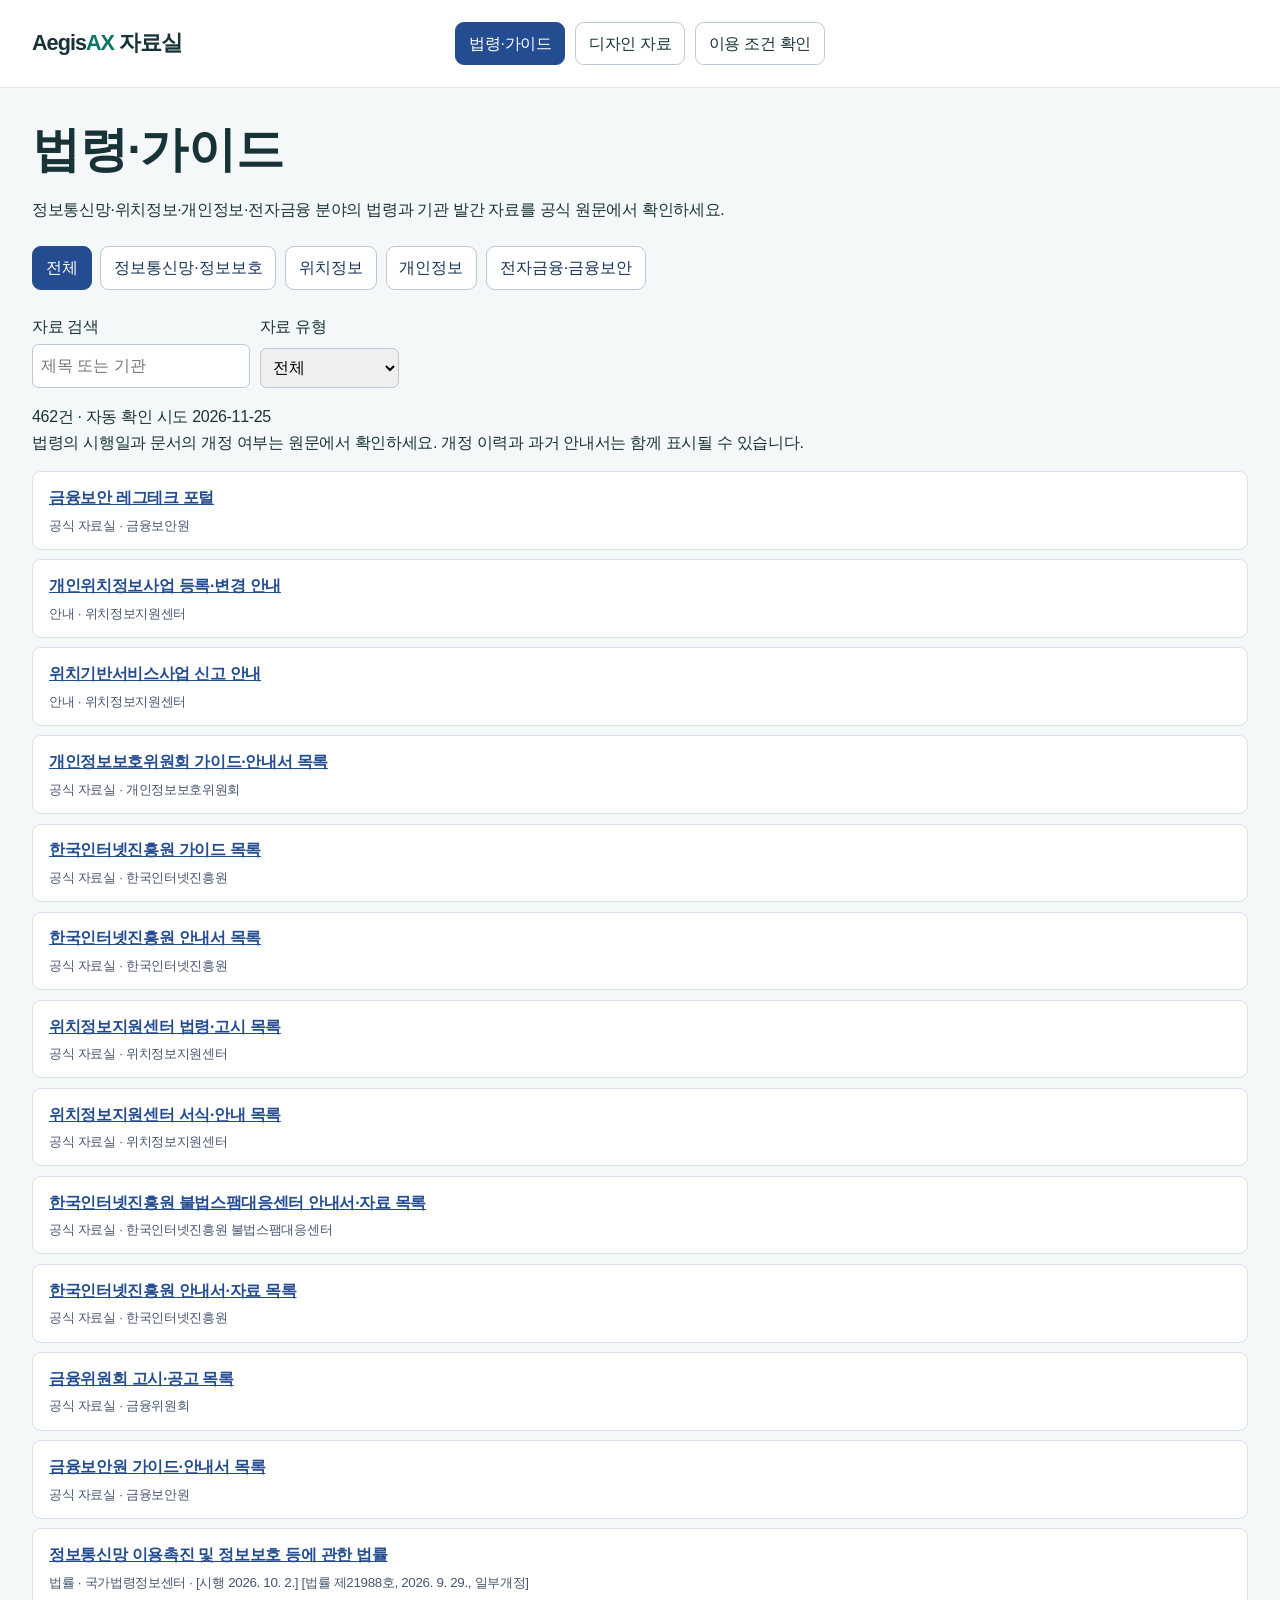
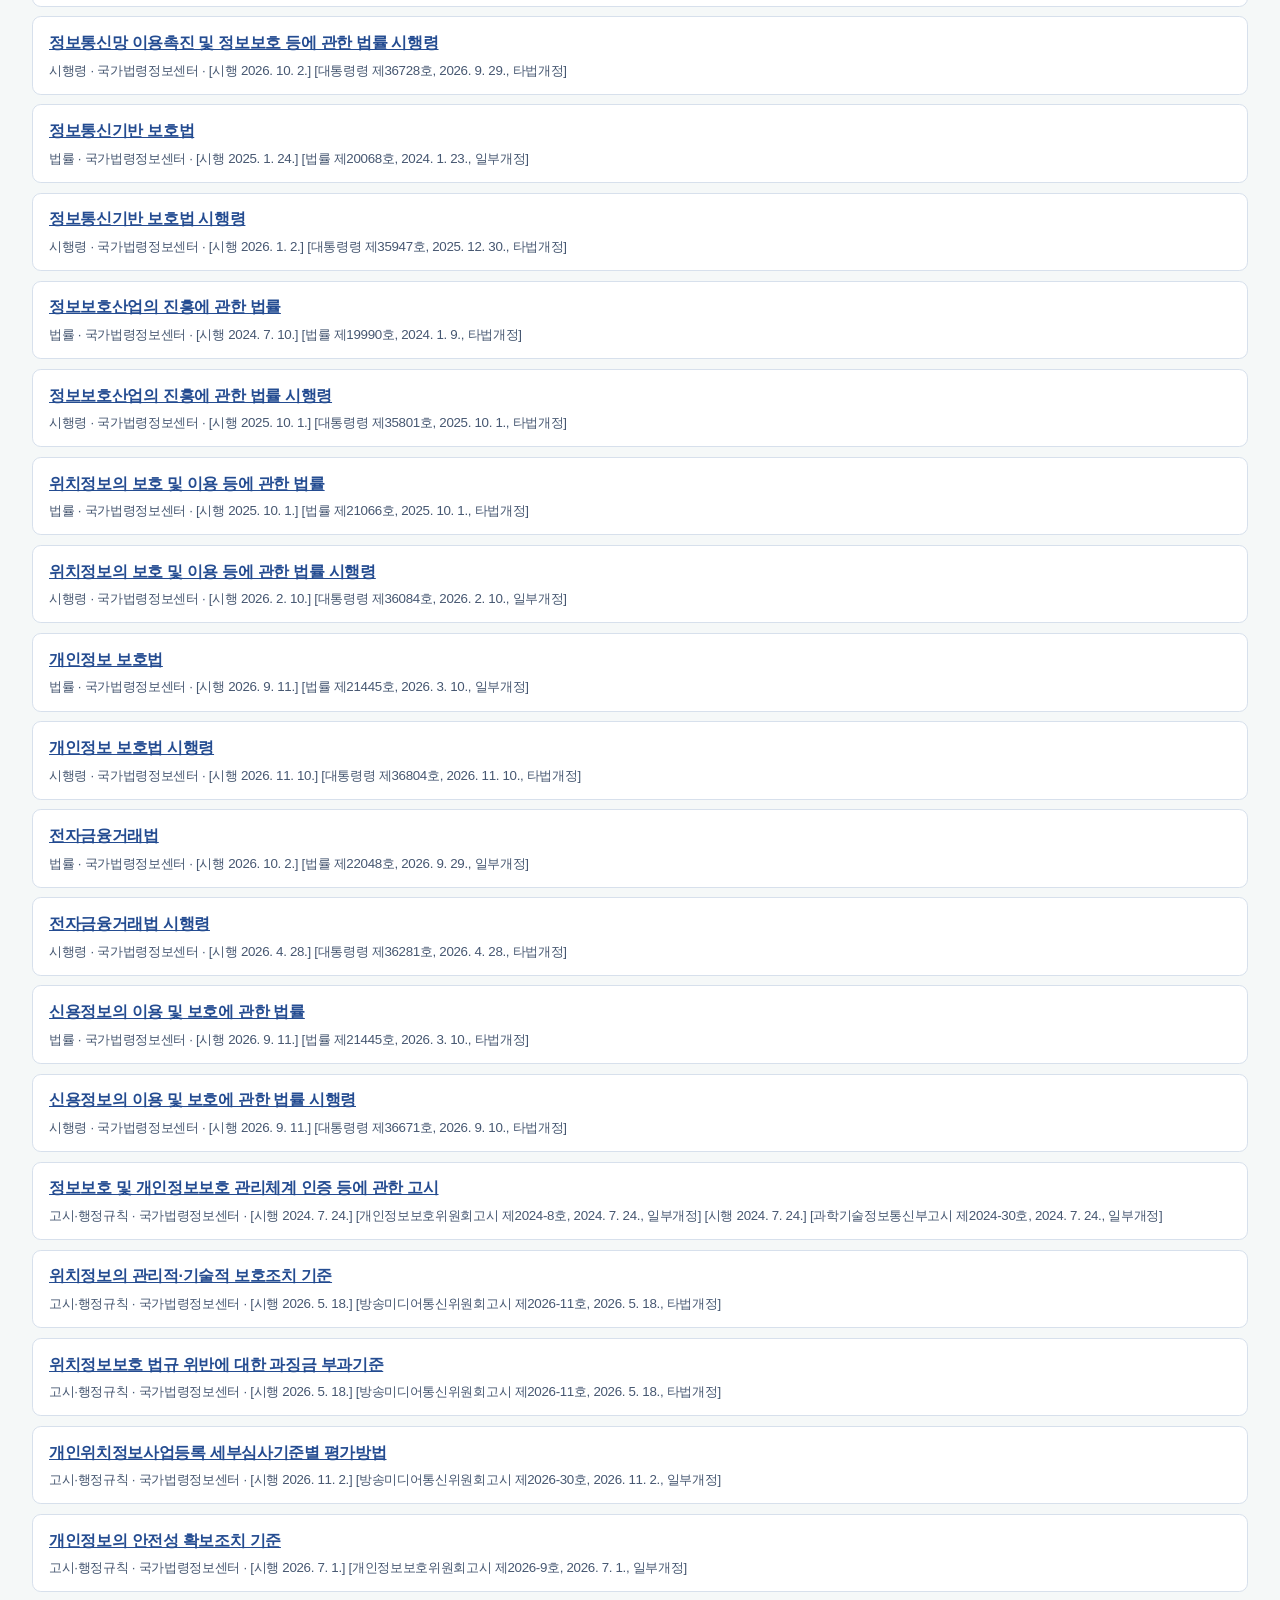
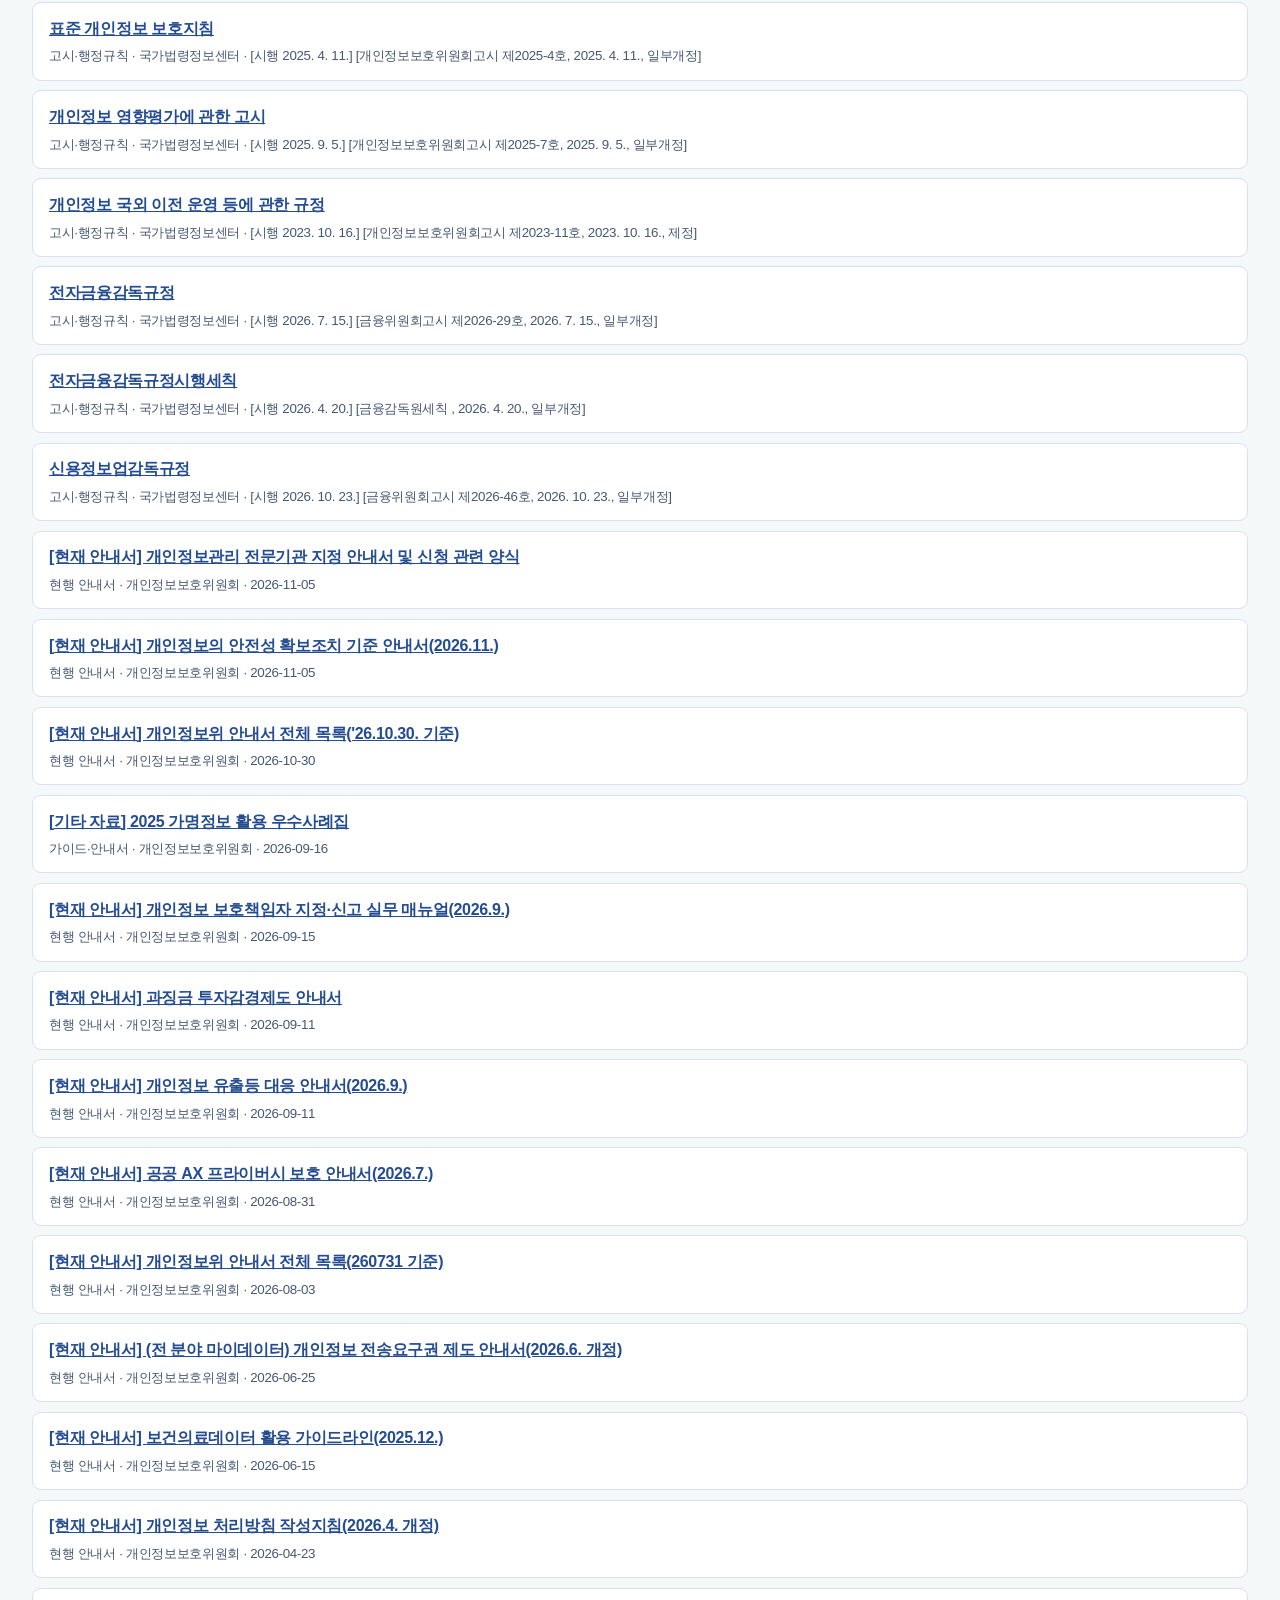
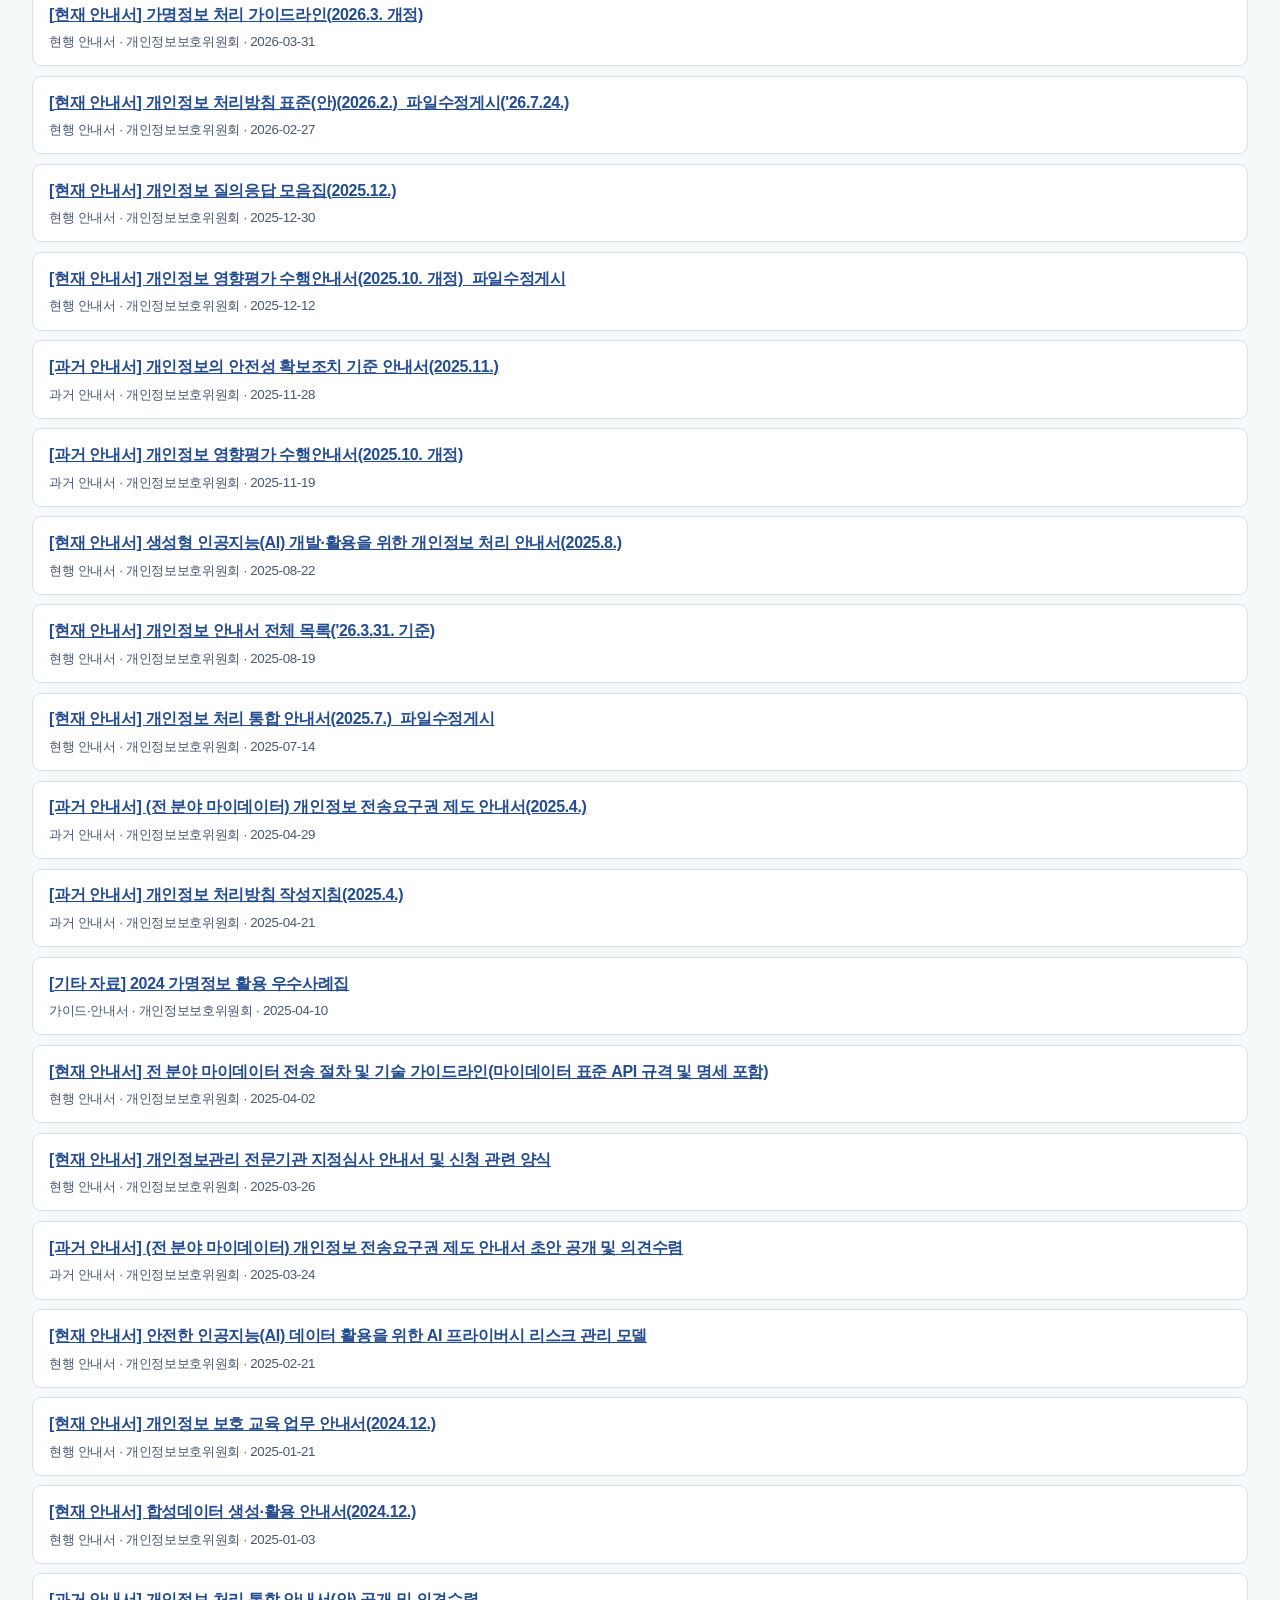
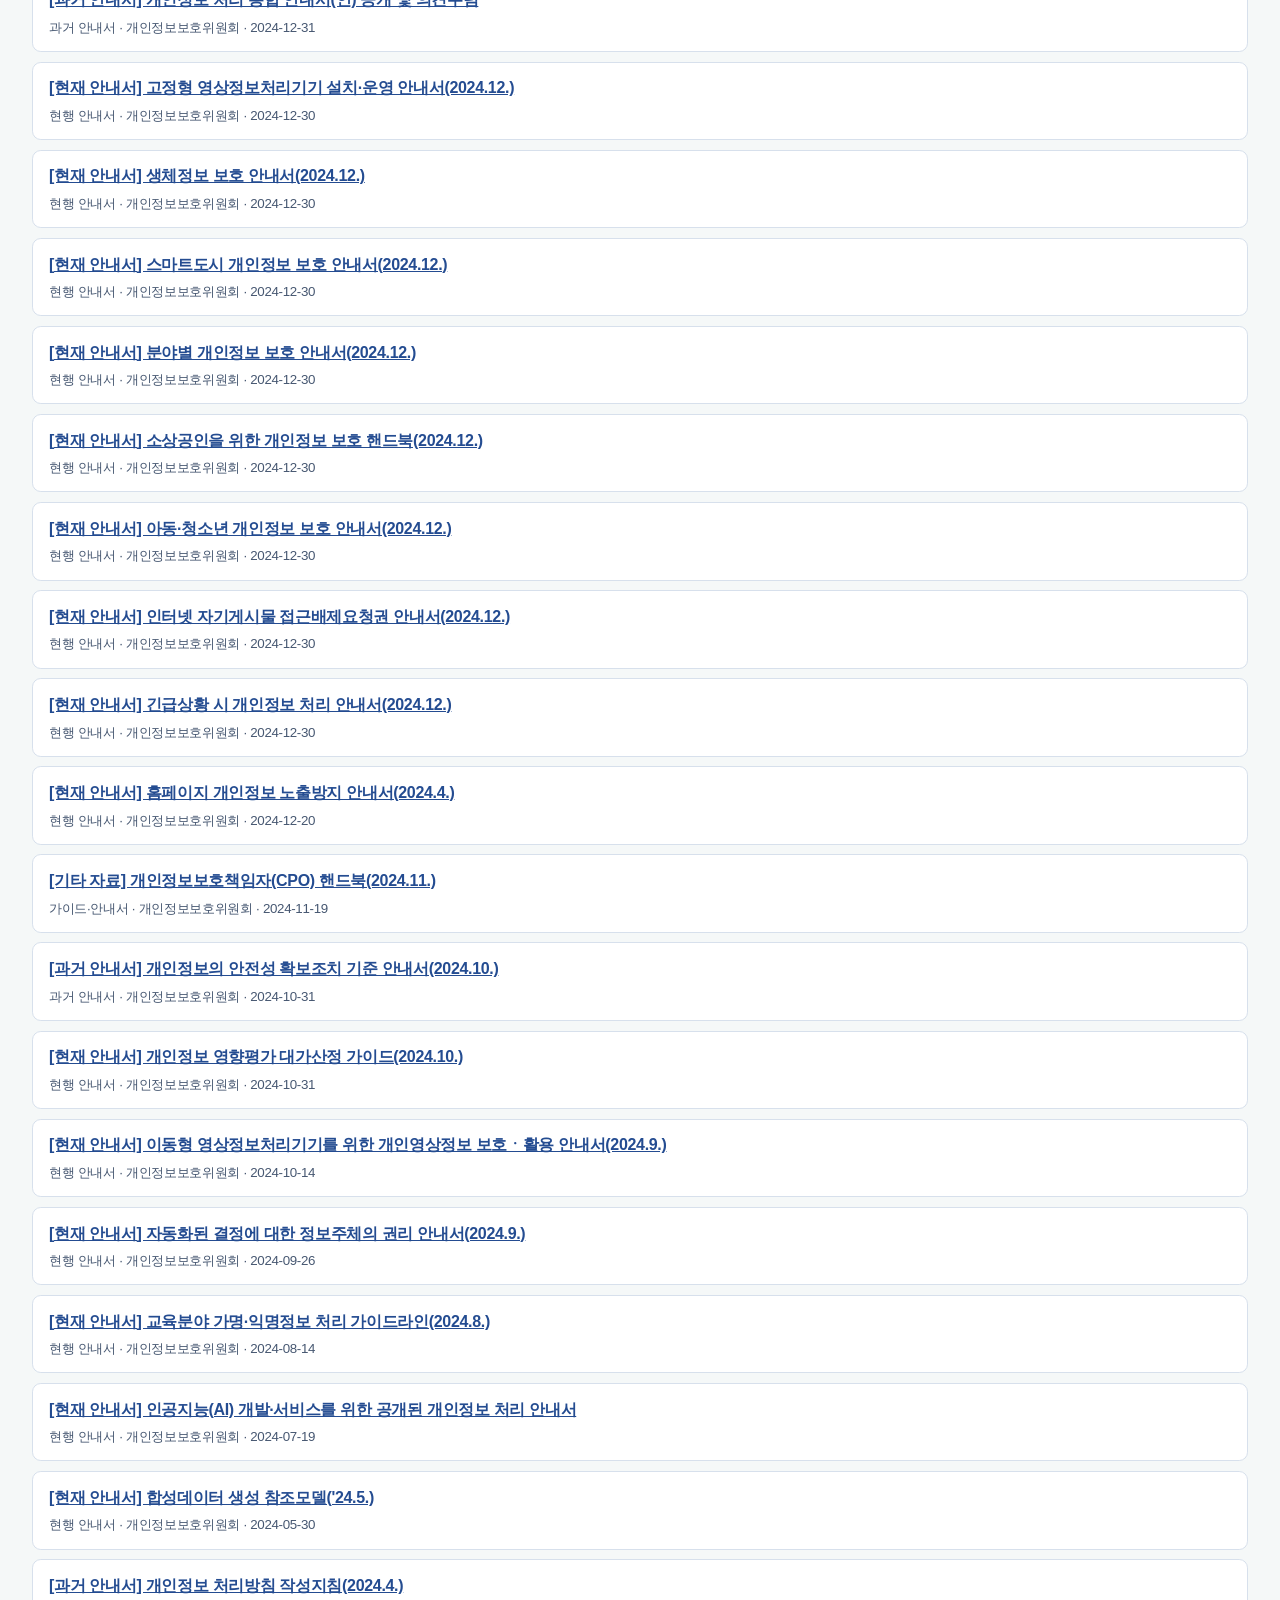
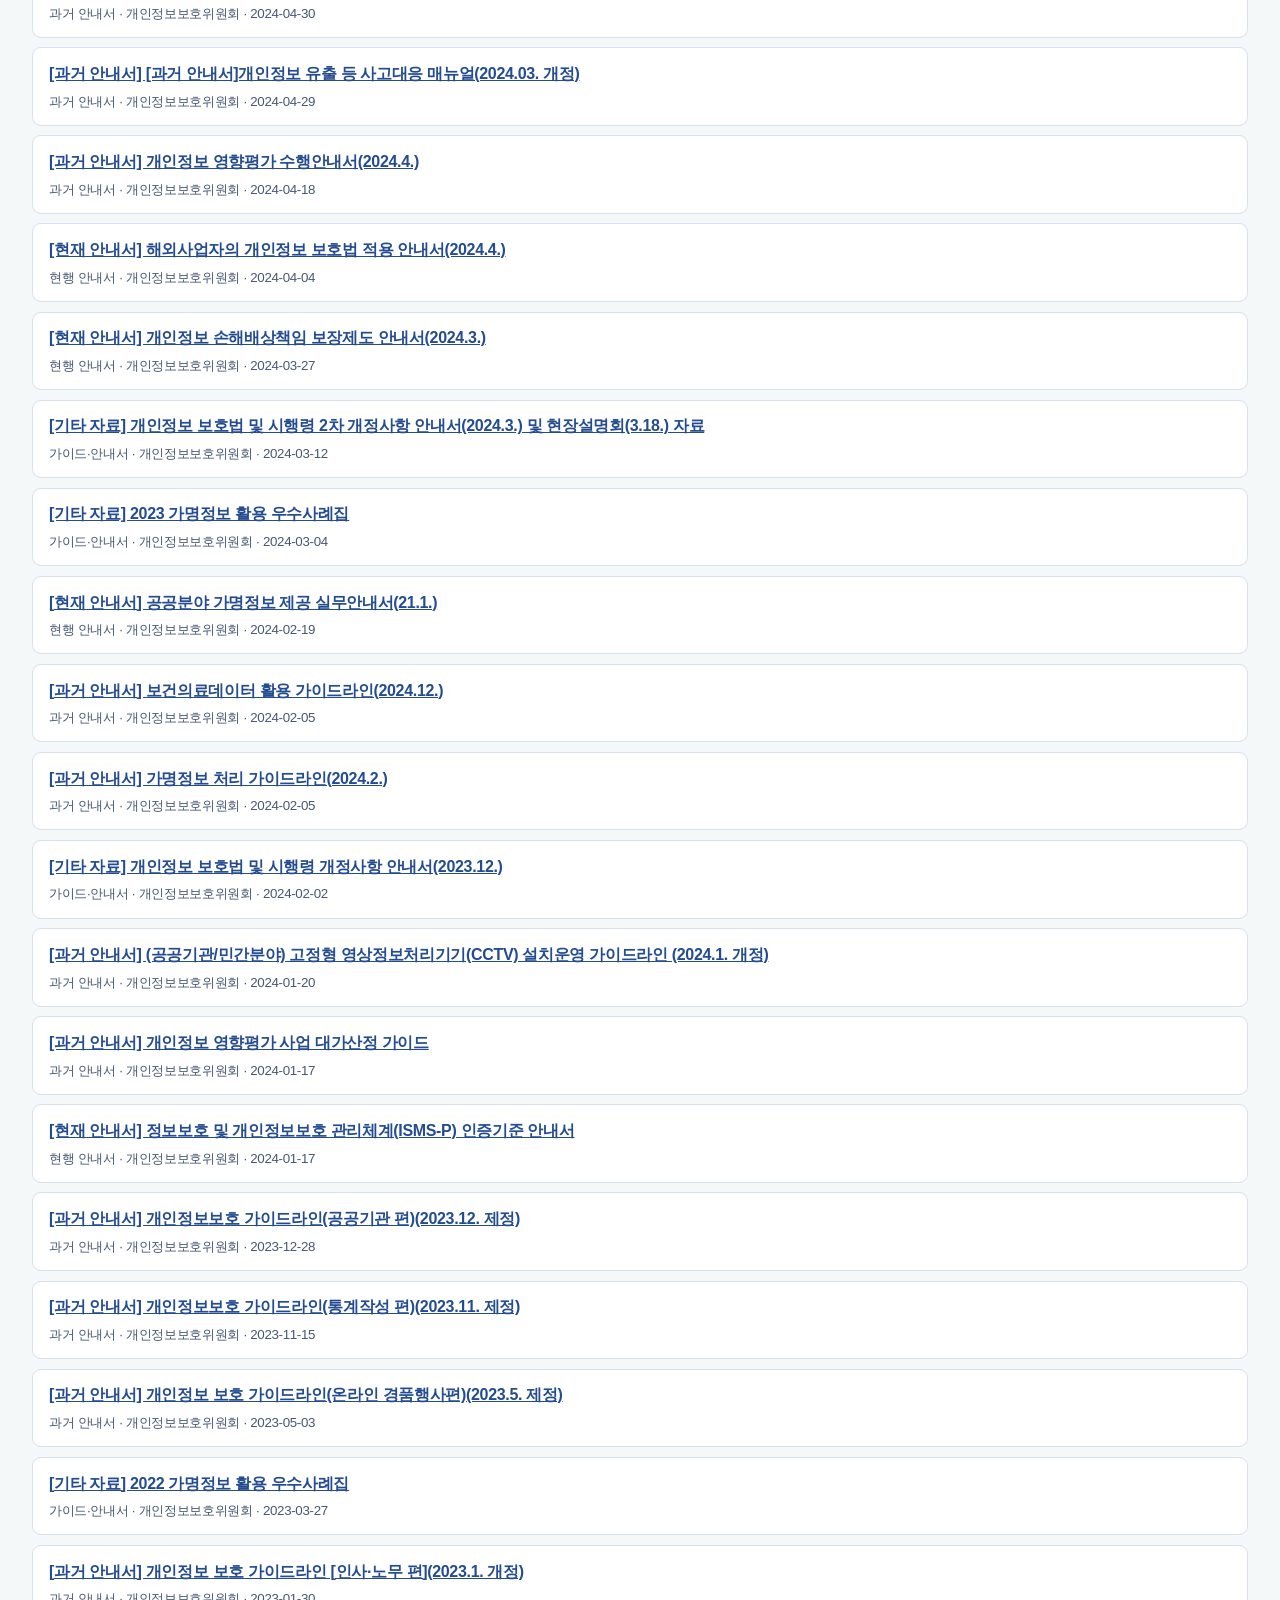
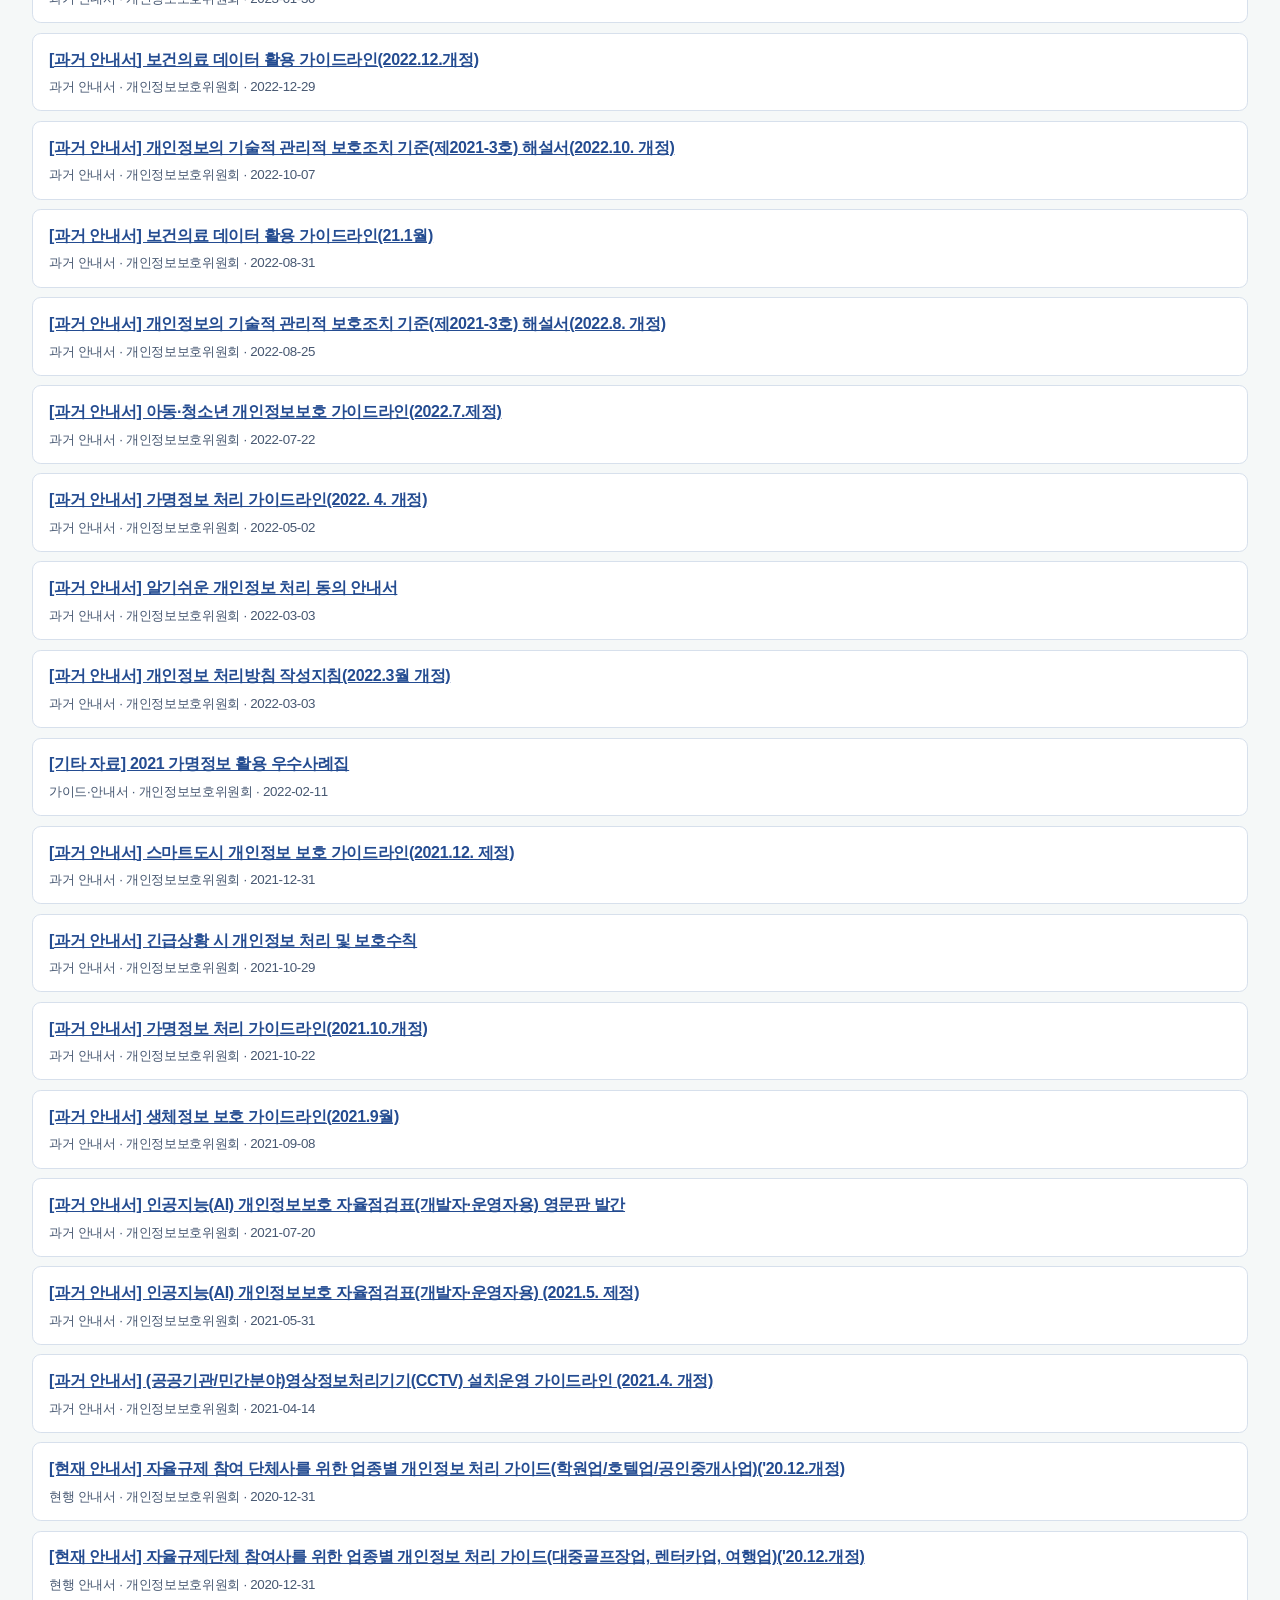
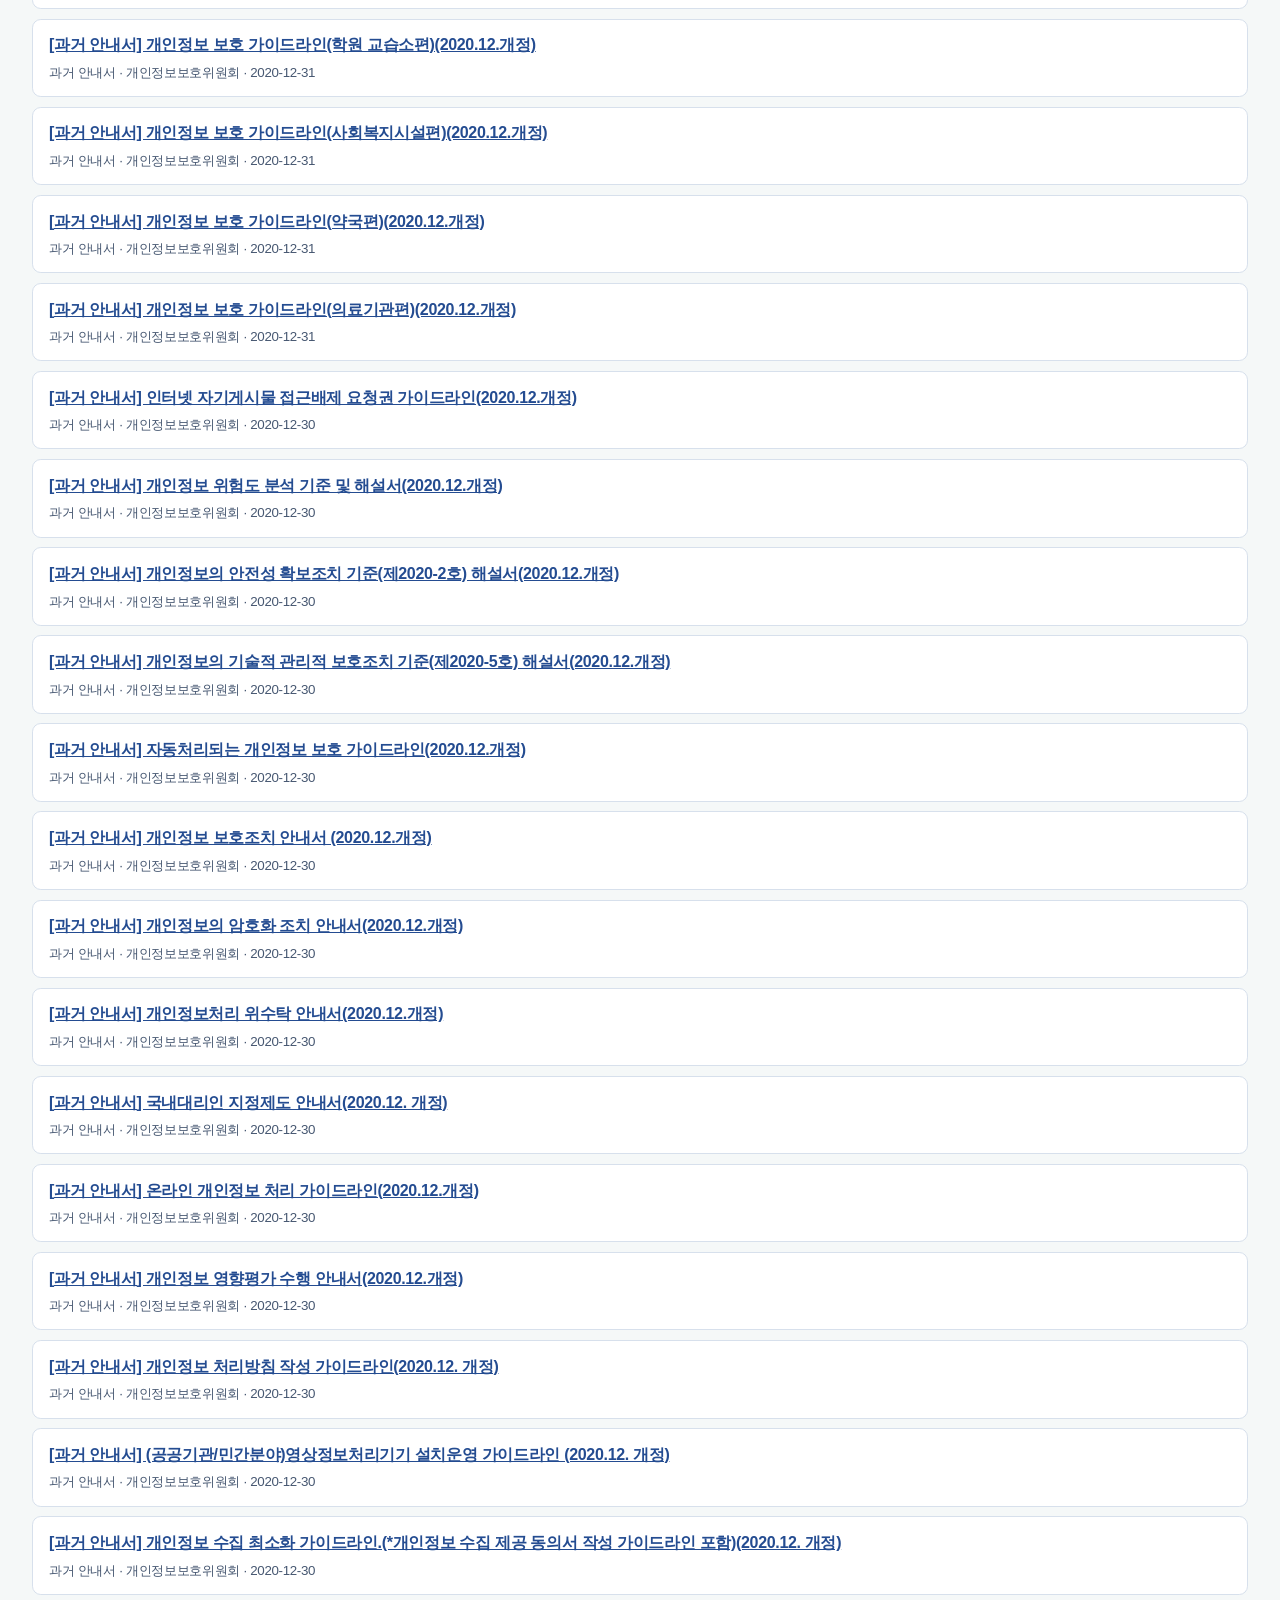
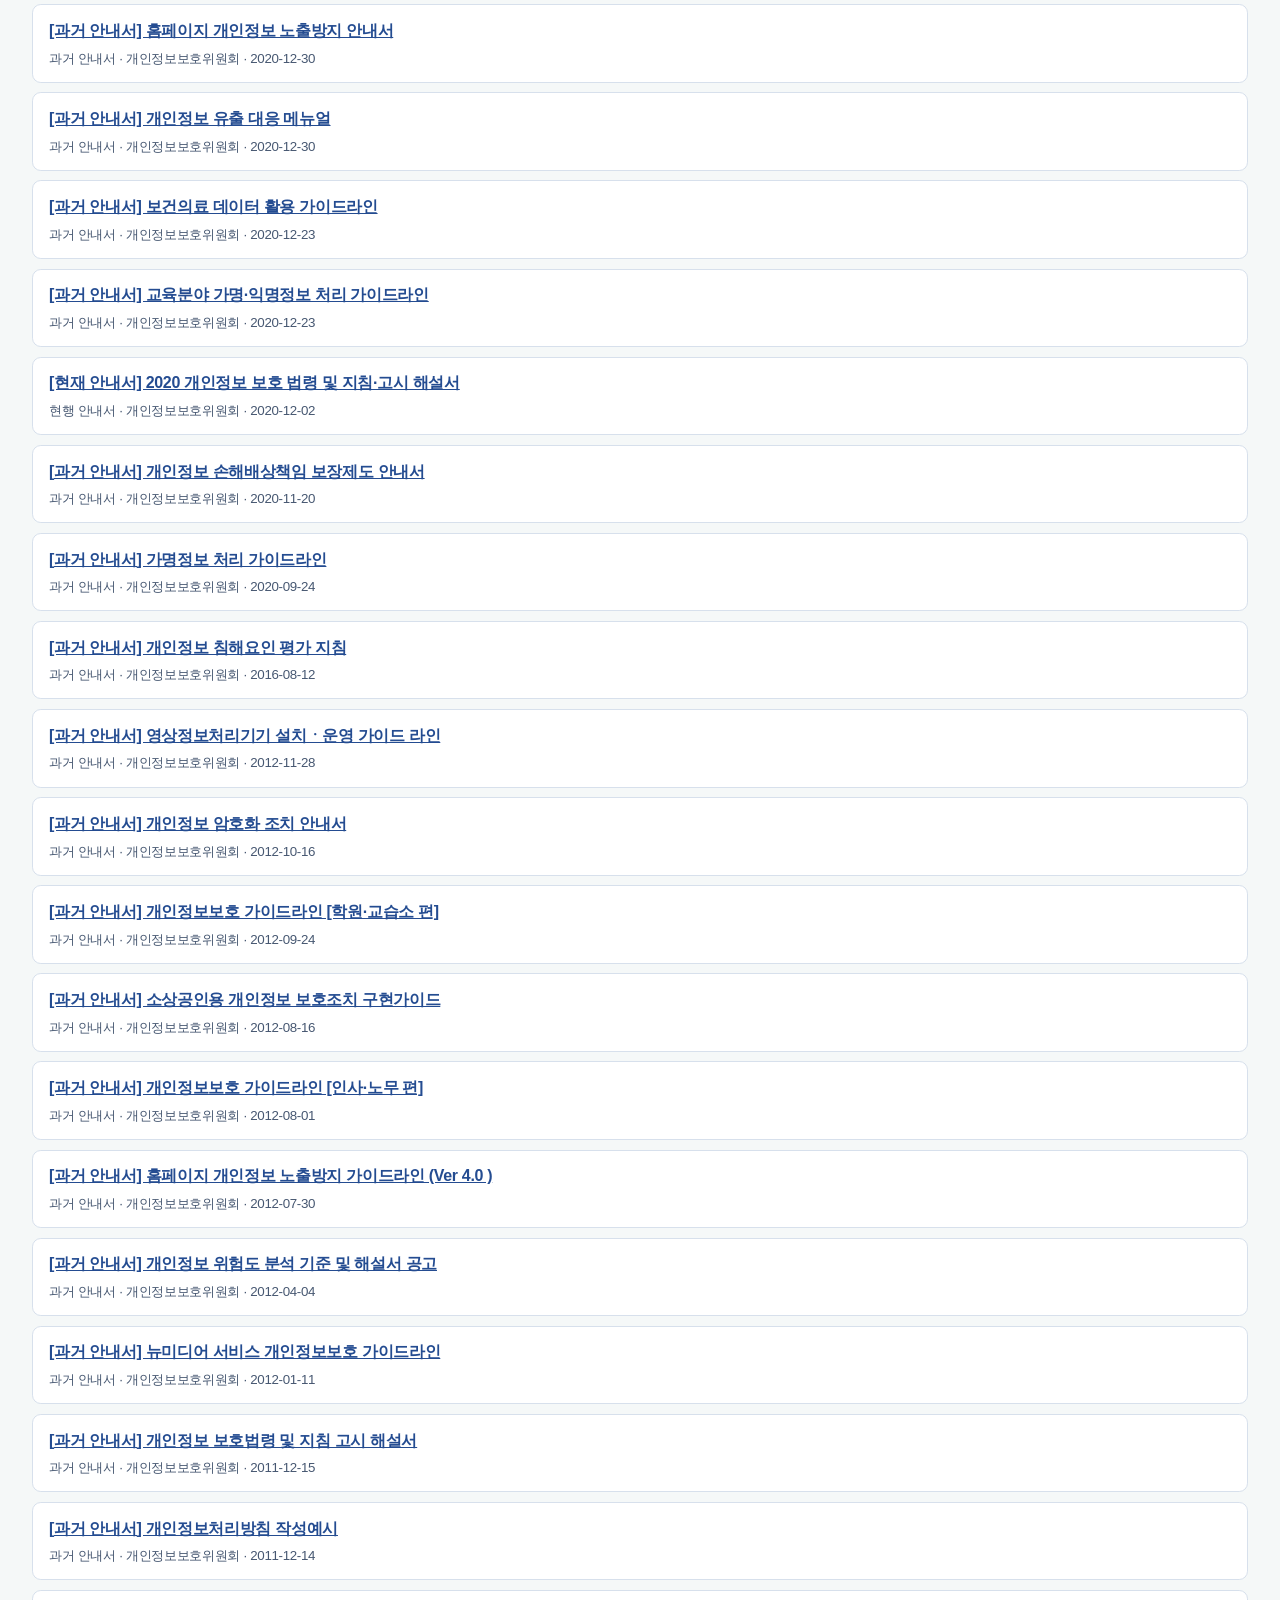
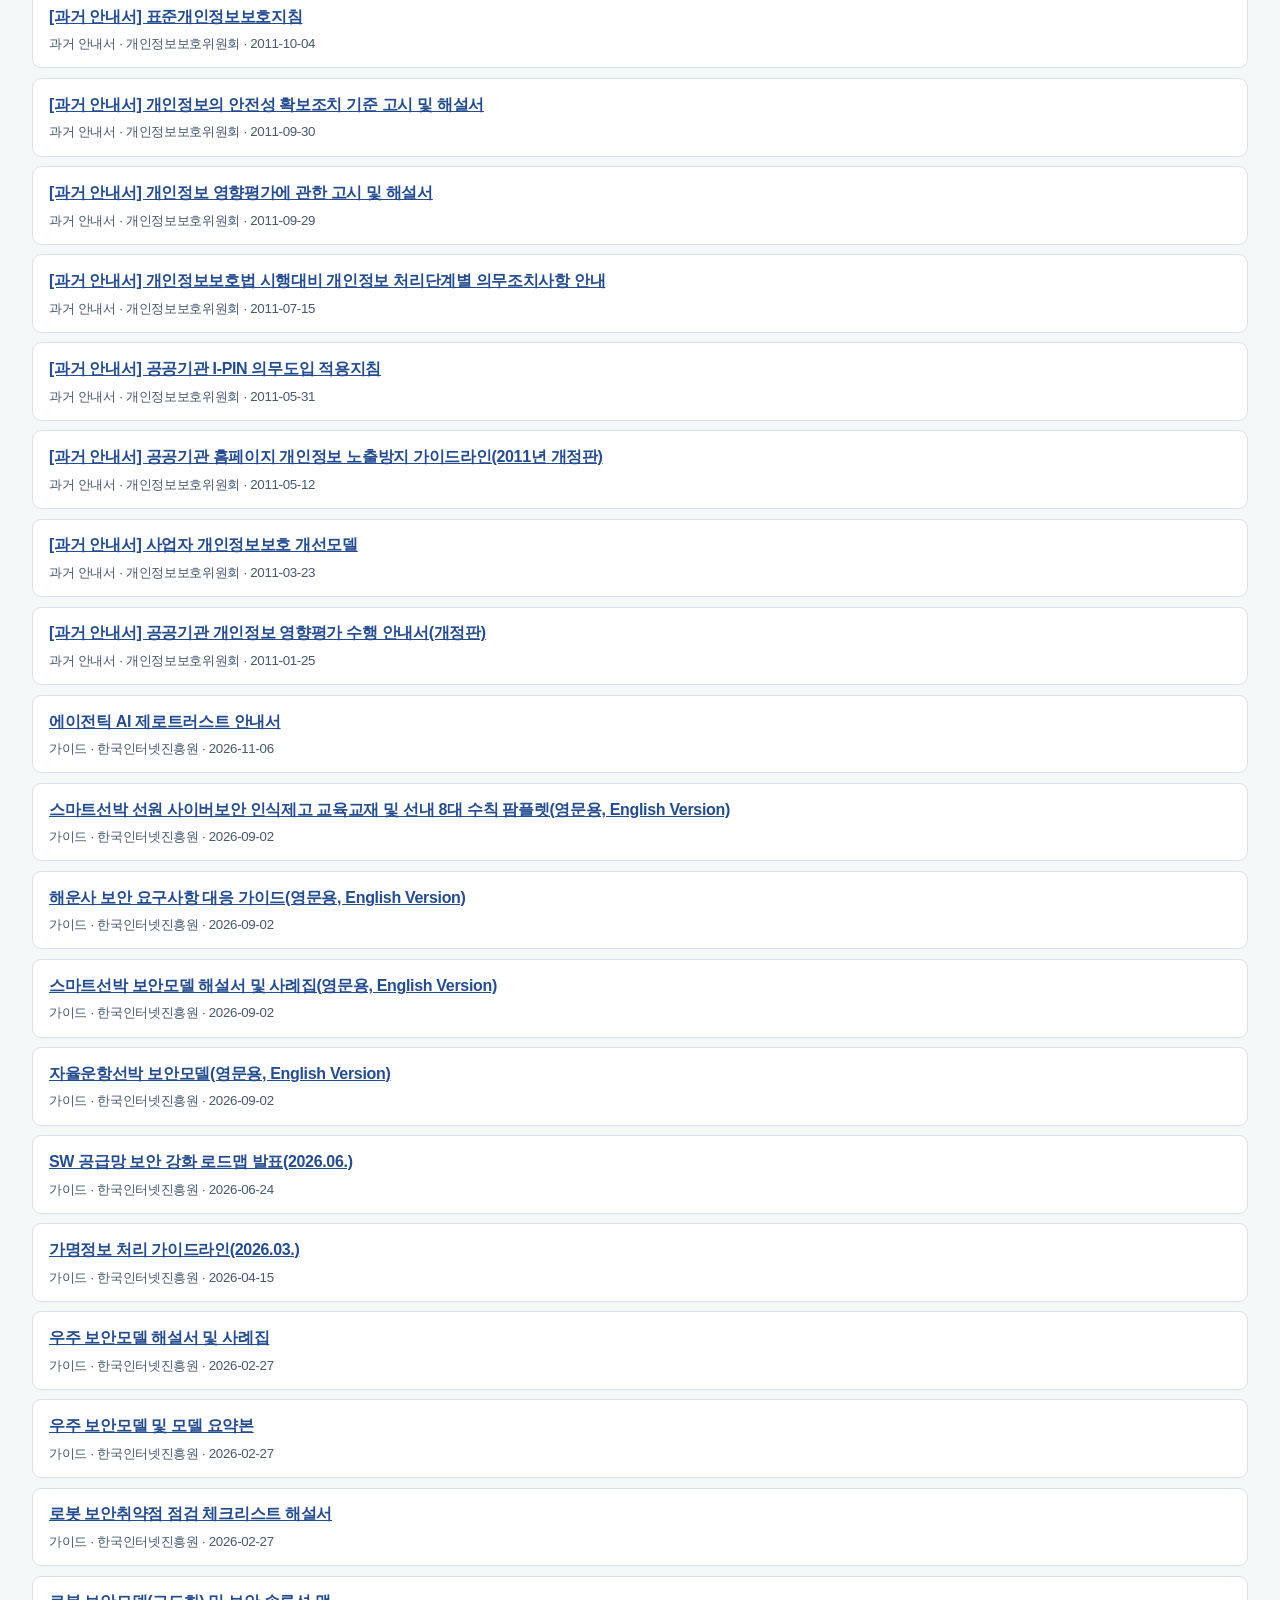
==== compliance.html @ 18fc1324 "Center the resource navigation in the header" ====
<!doctype html>
<html lang="ko">
<head>
  <meta charset="utf-8">
  <meta name="viewport" content="width=device-width, initial-scale=1">
  <title>법령·가이드 | AegisAX 자료실</title>
  <link rel="icon" href="favicon.svg">
  <link rel="stylesheet" href="styles.css">
  <link rel="stylesheet" href="compliance.css">
  <script src="compliance.js" defer></script>
</head>
<body>
  <header class="topbar">
    <a class="brand" href="index.html"><span>Aegis<span class="brand-accent">AX</span> 자료실</span></a>
    <nav class="portal-nav" aria-label="자료실 메뉴">
      <a href="compliance.html" aria-current="page">법령·가이드</a>
      <a href="index.html">디자인 자료</a>
      <a href="licenses.html">이용 조건 확인</a>
    </nav>
  </header>
  <main class="page-shell catalog">
    <h1>법령·가이드</h1>
    <p>정보통신망·위치정보·개인정보·전자금융 분야의 법령과 기관 발간 자료를 공식 원문에서 확인하세요.</p>
    <nav id="catalogMenu" class="catalog-menu" aria-label="주제별 자료"></nav>
    <div class="catalog-controls">
      <label>자료 검색 <input type="search" id="catalogQuery" placeholder="제목 또는 기관"></label>
      <label>자료 유형 <select id="catalogType"></select></label>
    </div>
    <p id="catalogStatus" role="status">자료 목록을 불러오는 중입니다.</p>
    <p id="catalogNotice"></p>
    <ul id="catalogList" class="catalog-list"></ul>
    <noscript>목록을 보려면 JavaScript를 켜주세요.</noscript>
  </main>
</body>
</html>
---- styles.css ----
:root{--ink:#183338;--body:#4d6167;--muted:#6a7e83;--teal:#087769;--teal-dark:#07594f;--teal-soft:#e4f5ee;--line:#e1e8e8;--canvas:#f5f8f8;--white:#fff;--radius:18px;--shadow:0 5px 20px #173d4410;font-size:16px;color-scheme:light}*{box-sizing:border-box}html{scroll-behavior:smooth;scroll-padding-top:100px}body{margin:0;background:var(--canvas);color:var(--ink);font-family:Inter,-apple-system,BlinkMacSystemFont,"Segoe UI","Noto Sans KR","Malgun Gothic",sans-serif;font-size:1rem;line-height:1.6;letter-spacing:-.02em}button,input,select{font:inherit}button,a,input,select{-webkit-tap-highlight-color:transparent}button{cursor:pointer}a{color:inherit;text-decoration:none}button{border:0;background:none;color:inherit}button:disabled{cursor:default;opacity:.45}button:focus-visible,a:focus-visible,select:focus-visible,input:focus-visible{outline:3px solid #18a48d;outline-offset:4px}h1,h2,h3,p{margin:0}svg{stroke:currentColor;fill:none;stroke-width:1.75;stroke-linecap:round;stroke-linejoin:round}.icon{width:20px;height:20px;flex:none}.svg-defs{position:absolute;width:0;height:0;overflow:hidden}.sr-only{position:absolute;width:1px;height:1px;padding:0;margin:-1px;overflow:hidden;clip:rect(0,0,0,0);white-space:nowrap;border:0}[hidden]{display:none!important}.skip-link{position:fixed;left:20px;top:-80px;background:var(--teal);color:#fff;padding:12px 20px;z-index:200;border-radius:8px}.skip-link:focus{top:10px}.topbar{height:88px;padding:0 max(32px,calc((100vw - 1392px)/2));background:#ffffffee;backdrop-filter:blur(15px);border-bottom:1px solid var(--line);display:flex;align-items:center;justify-content:space-between;gap:24px;position:sticky;top:0;z-index:20}.brand{display:flex;align-items:center;gap:11px;font-size:1.35rem;font-weight:800;letter-spacing:-.045em;white-space:nowrap}.brand-mark{width:38px;height:42px;border-radius:12px;background:var(--ink);color:#9ce8cf;display:grid;place-items:center}.brand-mark svg{width:25px;height:25px}.brand-accent{color:var(--teal)}.brand-sub{font-size:1rem;font-weight:650;letter-spacing:-.03em}.brand-divider{display:inline-block;width:1px;height:18px;background:#cfdada;margin:0 12px;vertical-align:-2px}.main-nav{display:flex;align-items:center;gap:30px;height:100%}.nav-item{height:100%;display:flex;align-items:center;gap:6px;font-size:.94rem;font-weight:650;color:#687d82;padding:0;position:relative;white-space:nowrap}.nav-item:hover{color:var(--teal)}.nav-item.active{color:var(--teal)}.nav-item.active:after{content:"";position:absolute;height:3px;background:var(--teal);bottom:0;left:0;right:0;border-radius:3px 3px 0 0}.nav-count{font-size:.8rem;background:#eef2f2;padding:0 6px;border-radius:5px;color:#677d81;min-width:20px;text-align:center}.privacy{display:flex;gap:7px;align-items:center;border:1px solid #dce5e4;background:#f9fbfa;border-radius:24px;padding:6px 12px;white-space:nowrap;font-size:.875rem;color:#516a6d}.privacy .icon{width:15px;height:15px}.page-shell{max-width:1456px;margin:0 auto;padding:0 32px}.hero{position:relative;overflow:hidden;margin:36px 0 42px;padding:40px 46px;min-height:304px;border-radius:24px;background:linear-gradient(106deg,#e8f3ef 0%,#ecf5f4 55%,#e6f0f5 100%);display:flex;justify-content:space-between;align-items:center;border:1px solid #dfecea}.eyebrow{font-size:.75rem;letter-spacing:.14em;font-weight:750;color:#527b77;line-height:1.5}.hero h1{font-size:clamp(2.15rem,3vw,2.8rem);line-height:1.28;letter-spacing:-.055em;margin-top:12px;font-weight:800}.hero h1 span{color:var(--teal)}.hero p{margin-top:15px;font-size:1rem;color:#587074;line-height:1.7}.hero-meta{display:flex;flex-wrap:wrap;gap:10px 0;margin-top:22px;color:#607b7e;font-size:.8125rem;align-items:center}.hero-meta>span+span{border-left:1px solid #bfcfcd;padding-left:17px;margin-left:17px}.hero-meta b{font-size:1rem;color:#254f51;margin-right:3px}.hero-art{position:relative;width:400px;height:240px;margin-right:24px;flex:none}.art-grid{position:absolute;inset:-35px -35px -30px -55px;background-image:linear-gradient(#b5cdcd35 1px,transparent 1px),linear-gradient(90deg,#b5cdcd35 1px,transparent 1px);background-size:38px 38px;transform:rotate(-9deg);mask-image:radial-gradient(ellipse,#000 25%,transparent 70%)}.art-tile{position:absolute;display:grid;place-items:center;border:1px solid #fff9;box-shadow:0 12px 30px #173c4320;border-radius:22px;transform:rotate(-7deg)}.art-tile svg{width:48%;height:48%}.tile-shield{height:140px;width:140px;left:138px;top:50px;background:#144c4b;color:#a7ebd7;z-index:3;border-color:#32615e;transform:rotate(7deg)}.tile-shield svg{stroke-width:1.3;width:65%;height:65%}.tile-cloud{width:88px;height:88px;left:45px;top:18px;background:#fff;color:#3b8c89}.tile-code{width:85px;height:85px;right:12px;top:10px;background:#dbe8f8;color:#4e77a6;transform:rotate(12deg)}.tile-server{width:96px;height:96px;left:32px;bottom:11px;background:#dae8e3;color:#4d827a;transform:rotate(-11deg)}.tile-key{width:78px;height:78px;right:3px;bottom:28px;background:#e8e4f5;color:#86709f;transform:rotate(5deg)}.art-caption{position:absolute;bottom:-25px;left:107px;display:flex;align-items:center;gap:7px;font-size:.8125rem;color:#71908e}.tiny-square{width:6px;height:6px;border-radius:2px;background:#6e9991}.directory-layout{display:grid;grid-template-columns:205px minmax(0,1fr);gap:30px;align-items:start}.sidebar{position:sticky;top:112px}.sidebar-title{font-size:.875rem;font-weight:750;margin:0 0 15px 13px;color:#52686d}.use-filters{display:flex;flex-direction:column;gap:5px}.use-button{display:flex;align-items:center;width:100%;text-align:left;gap:10px;padding:12px 13px;font-size:.9rem;border-radius:10px;color:#62777c}.use-button>.icon{width:19px;height:19px}.use-button .count{margin-left:auto;font-size:.8125rem;color:#7b8d91;font-variant-numeric:tabular-nums}.use-button:hover{background:#edf3f2;color:var(--teal)}.use-button.active{background:var(--teal-soft);color:var(--teal-dark);font-weight:700}.use-button.active .count{color:var(--teal)}.sidebar-note{margin-top:28px;padding:19px;border:1px solid #dce8e4;border-radius:14px;background:linear-gradient(140deg,#f0f7f3,#fbfdfb)}.note-icon{display:block;color:var(--teal);margin-bottom:8px}.sidebar-note strong{font-size:.875rem}.sidebar-note p{font-size:.875rem;color:#657b7b;line-height:1.8;margin-top:8px}.sidebar-note p b{font-weight:650;color:#3d6561}.sidebar-note .text-button{margin-top:13px;font-size:.8125rem}.sidebar-foot{font-size:.8125rem;color:#7b8d90;line-height:1.7;margin:18px 12px}.text-button{padding:0;color:var(--teal);font-weight:650;text-decoration:underline;text-underline-offset:4px;font-size:.875rem}.text-button:hover{color:var(--teal-dark)}.resource-main{min-width:0;scroll-margin-top:112px}.search-panel{border:1px solid var(--line);background:#fff;border-radius:var(--radius);padding:20px 22px 16px;box-shadow:0 3px 12px #243f4103}.search-box{display:flex;align-items:center;gap:12px;border:1px solid #d9e4e3;background:#fbfdfc;border-radius:10px;padding:0 15px;height:52px}.search-box>.icon{color:#79928f;width:22px;height:22px}.search-box:focus-within{border-color:#65b8a9;box-shadow:0 0 0 3px #10927a0e}.search-box input{flex:1;min-width:0;background:transparent;border:0;outline:none!important;color:var(--ink);font-size:.9375rem;height:100%;padding:0}.search-box input::placeholder{color:#829592}.search-box input::-webkit-search-cancel-button{display:none}.search-box kbd{color:#81928f;background:white;border:1px solid #dae3e1;border-radius:5px;padding:0 7px;font-size:.8rem}.icon-button{display:inline-grid;place-items:center;width:36px;height:36px;flex:none;border-radius:9px;color:#6b8185}.icon-button:hover{background:#eef4f2;color:var(--teal)}.filter-grid{display:grid;grid-template-columns:1.1fr 1fr 1fr 1.1fr;gap:14px;margin-top:19px}.filter-grid label{font-size:.8125rem;font-weight:650;color:#63797c}.select-wrap{display:block;position:relative;margin-top:6px}.select-wrap select{appearance:none;border:1px solid #e0e7e6;border-radius:8px;width:100%;height:41px;background:#fff;color:#3c565b;padding:0 32px 0 12px;font-size:.875rem;cursor:pointer}.select-wrap .icon{position:absolute;right:10px;top:12px;width:16px;height:16px;pointer-events:none;color:#7a8e91}.quick-filter-row{margin-top:16px;display:flex;align-items:center;flex-wrap:wrap;gap:7px}.quick-filter-row>span{font-size:.8125rem;color:#80918f;margin-right:3px}.quick-chip{border:1px solid #dfe7e4;border-radius:20px;background:#fbfdfc;padding:4px 11px;color:#637c77;font-size:.8125rem;white-space:nowrap}.quick-chip:hover,.quick-chip.active{color:var(--teal-dark);background:#e7f4ee;border-color:#b3d8c9}.reset-button{display:flex;align-items:center;gap:5px;margin-left:auto;font-size:.8125rem;color:#778a8c;padding:4px}.reset-button .icon{width:14px;height:14px}.reset-button:hover{color:var(--teal)}.results-header{display:flex;align-items:center;justify-content:space-between;gap:15px;margin:27px 0 17px}.results-header h2{font-size:1.1rem;font-weight:750;letter-spacing:-.035em}.results-header h2 span{color:var(--teal);margin-left:7px}.results-header p{margin-top:3px;font-size:.8125rem;color:#7b8d90;min-height:21px}.view-toggle{display:flex;gap:3px;padding:4px;background:#eaf0ef;border-radius:9px;align-self:flex-start}.view-toggle button{padding:7px 9px;border-radius:6px;display:flex;color:#819390}.view-toggle button.active{color:#27635b;background:#fff;box-shadow:0 1px 5px #14363010}.view-toggle .icon{height:18px;width:18px}.resource-grid{display:grid;grid-template-columns:repeat(3,minmax(0,1fr));gap:17px}.resource-card{border:1px solid var(--line);border-radius:var(--radius);background:#fff;overflow:hidden;display:flex;flex-direction:column;transition:box-shadow .18s,border-color .18s,transform .18s;min-width:0}.resource-card:hover{box-shadow:0 9px 26px #143b4210;border-color:#bdd9d0;transform:translateY(-2px)}.card-body{padding:20px 20px 15px;flex:1}.card-top{display:flex;align-items:center;gap:10px;margin-bottom:15px}.source-mark{width:43px;height:43px;display:grid;place-items:center;border-radius:12px;font-size:1.2rem;font-weight:800;font-family:ui-monospace,"SFMono-Regular",monospace;letter-spacing:-.08em;background:var(--brand-bg,#e7f4ef);color:var(--brand-color,#267862);flex:none}.source-mark svg{width:25px;height:25px}.recommend-badge{font-size:.75rem;font-weight:650;padding:3px 8px;border-radius:5px;color:#177c67;background:#e8f5ec}.card-top .save-button{margin-left:auto}.save-button.active{color:var(--teal);background:#edf7f1}.save-button.active svg{fill:#d1ecdf}.card-title{font-size:1.1rem;line-height:1.3;font-weight:750;letter-spacing:-.035em;min-height:24px}.card-subtitle{margin-top:4px;font-size:.8125rem;color:#86928e}.card-description{font-size:.875rem;line-height:1.75;color:#64787d;margin-top:11px;min-height:49px}.card-styles{display:flex;align-items:center;gap:5px;flex-wrap:wrap;margin:14px 0 16px}.style-tag{font-size:.75rem;padding:2px 7px;border-radius:4px;color:#778582;background:#f2f5f3}.card-data{padding:13px 0 0;border-top:1px solid #eaf0ed;display:flex;flex-direction:column;gap:7px;font-size:.8125rem}.card-data-row{display:flex;align-items:flex-start;gap:10px}.data-label{flex:none;width:46px;color:#8a9995}.data-value{color:#46615e;line-height:1.6}.bulk-text{display:flex;align-items:center;gap:4px}.bulk-text>.icon{width:13px;height:13px;color:#3d9a78}.license-pill{display:inline-flex;align-items:center;gap:4px;background:#eef5f3;color:#416c62;padding:1px 6px;border-radius:4px;font-size:.75rem;line-height:1.7}.license-pill.attribution{color:#8a661f;background:#fcf3e1}.license-pill.mixed{color:#6c6094;background:#f1edf8}.license-pill.vendor{color:#527c9b;background:#edf4fa}.card-actions{padding:14px 20px 16px;border-top:1px solid #edf1ef;background:#fdfefd;display:flex;flex-wrap:wrap;align-items:center;gap:9px}.download-button{font-weight:700;font-size:.875rem;display:flex;justify-content:center;align-items:center;gap:6px;min-height:38px;border:1px solid #c9dfd6;background:#f0f8f4;color:#21715f;border-radius:8px;flex:1;white-space:nowrap;padding:6px 12px}.download-button:hover{background:#e1f1e8;border-color:#98c6b4}.download-button .icon{width:16px;height:16px}.details-button{font-size:.8125rem;color:#7b8d88;padding:7px 0;white-space:nowrap}.details-button:hover{color:var(--teal);text-decoration:underline}.compare-check{display:flex;align-items:center;gap:6px;font-size:.8125rem;color:#738a83;padding:0;min-height:28px}.compare-box{width:15px;height:15px;border:1px solid #cbd8d2;border-radius:4px;background:#fff;display:grid;place-items:center}.compare-box>.icon{display:none;width:12px;height:12px}.compare-check[aria-pressed="true"]{color:var(--teal)}.compare-check[aria-pressed="true"] .compare-box{background:var(--teal);border-color:var(--teal);color:white}.compare-check[aria-pressed="true"] .compare-box>.icon{display:block}.card-secondary{width:100%;display:flex;justify-content:space-between;align-items:center;padding-top:2px}.resource-table-wrap{border:1px solid var(--line);border-radius:14px;overflow:auto;background:#fff}.resource-table{width:100%;border-collapse:collapse;font-size:.875rem;min-width:930px;text-align:left}.resource-table th{background:#eff5f2;color:#5a766b;font-size:.8125rem;font-weight:650;padding:15px 14px;white-space:nowrap;border-bottom:1px solid #dce8e2}.resource-table td{padding:17px 14px;vertical-align:top;border-bottom:1px solid #e9efec;line-height:1.65}.resource-table tr:last-child td{border-bottom:0}.table-name{font-weight:700;font-size:.94rem;display:block;margin-bottom:3px}.table-secondary{font-size:.75rem;color:#88968e}.table-format{min-width:100px}.table-license{min-width:190px;max-width:240px}.table-license .license-pill{margin-bottom:5px}.table-license p{font-size:.8125rem;color:#75877e}.table-download{min-width:130px}.table-download .download-button{font-size:.8125rem}.table-download .details-button{display:block;width:100%;text-align:center;margin-top:5px}.table-fav{display:flex;gap:5px;align-items:center;margin-top:6px}.table-fav .icon-button{width:27px;height:27px}.table-fav .icon{width:17px;height:17px}.loading{grid-column:1/-1;padding:60px;text-align:center;color:var(--muted)}.empty-state{text-align:center;padding:70px 20px;border:1px dashed #cddbd5;border-radius:16px;background:#fff}.empty-state>.icon{width:36px;height:36px;color:#91aaa0;margin-bottom:15px}.empty-state h3{font-size:1.1rem}.empty-state p{color:var(--muted);font-size:.9375rem;margin:8px 0 20px}.primary-button{background:var(--teal);color:#fff;min-height:42px;padding:10px 20px;border-radius:9px;font-size:.875rem;font-weight:700;white-space:nowrap;display:inline-flex;align-items:center;justify-content:center;gap:7px}.primary-button:hover:enabled{background:var(--teal-dark)}.guide-section{margin:65px 0 40px;padding-top:33px;border-top:1px solid #dfe8e3;scroll-margin-top:100px}.guide-heading h2{margin-top:7px;font-size:1.6rem;letter-spacing:-.04em}.guide-heading p{margin-top:6px;font-size:.9375rem;color:#7c8d86}.guide-grid{display:grid;grid-template-columns:repeat(3,minmax(0,1fr));gap:20px;margin-top:25px}.guide-card{position:relative;padding:25px;border:1px solid #e2eae5;background:#fff;border-radius:15px}.guide-icon{display:inline-grid;place-items:center;width:34px;height:34px;background:#edf6ef;color:#57927c;border-radius:9px;margin-bottom:12px}.guide-card h3{font-size:1rem;margin-bottom:8px}.guide-card p{font-size:.875rem;color:#708279;line-height:1.85}.guide-card a,.guide-card .text-button{display:inline-block;margin-top:15px;font-size:.8125rem;color:#427b66;text-decoration:underline;text-underline-offset:4px;font-weight:650}footer{display:flex;align-items:center;gap:20px;justify-content:space-between;padding:28px 0 35px;border-top:1px solid #e0e8e4;font-size:.8125rem;color:#83928b}footer>span{font-size:.875rem;white-space:nowrap}footer b{color:#577568;margin-right:8px}footer a{white-space:nowrap}body:has(.compare-dock:not([hidden])) footer{padding-bottom:130px}.compare-dock{position:fixed;bottom:22px;left:50%;transform:translateX(-50%);display:flex;align-items:center;gap:18px;padding:15px 20px;border:1px solid #466d62;background:#173e36;color:#effcf5;box-shadow:0 12px 45px #10312740;border-radius:15px;z-index:35;width:min(980px,calc(100% - 40px))}.dock-label{display:flex;gap:10px;align-items:center;flex:none}.dock-label>.icon{width:21px;height:21px;color:#a5d6bb}.dock-label span{font-size:.875rem;font-weight:650}.dock-label b{color:#a0e2bd;margin-left:6px}.dock-label small{display:block;font-size:.75rem;font-weight:400;color:#a5c6b5;margin-top:1px}.compare-selection{display:flex;gap:6px;flex-wrap:wrap;flex:1}.selected-chip{display:flex;align-items:center;gap:4px;max-width:180px;background:#2a5045;border-radius:6px;font-size:.8125rem;padding:5px 6px 5px 10px;color:#d4e9dd}.selected-chip>span{overflow:hidden;text-overflow:ellipsis;white-space:nowrap}.selected-chip button{color:#b3d2c0;padding:1px;display:flex}.selected-chip svg{width:15px;height:15px}.compare-dock>.text-button{color:#bfdaca;font-size:.8125rem;white-space:nowrap}.compare-dock>.primary-button{background:#a5e4bb;color:#16452d}.compare-dock>.primary-button:hover:enabled{background:#bcf0cf}.compare-dock>.primary-button:disabled{background:#719e83;color:#294939;opacity:1}dialog{border:1px solid #d4e3da;border-radius:22px;box-shadow:0 30px 120px #10251f45;padding:30px;color:var(--ink);max-height:calc(100dvh - 64px);overflow:auto;background:#fff}dialog::backdrop{background:#112e2b72;backdrop-filter:blur(5px)}.detail-dialog{width:min(650px,calc(100% - 28px))}.compare-dialog{width:min(1160px,calc(100% - 28px))}.dialog-top{display:flex;align-items:center;justify-content:space-between;gap:20px;margin-bottom:15px}.dialog-top h2{margin-top:7px;font-size:1.5rem}.dialog-intro{font-size:.9375rem;color:#75887e;margin-bottom:22px}.detail-heading{display:flex;gap:15px;align-items:center;margin:5px 0 16px}.detail-heading .source-mark{width:55px;height:55px;font-size:1.55rem}.detail-heading h2{font-size:1.5rem;line-height:1.35}.detail-heading p{font-size:.875rem;color:#7a8d83;margin-top:4px}.detail-description{font-size:1rem;line-height:1.8;color:#597265;margin-bottom:20px}.detail-block{margin-top:13px;padding:17px 19px;background:#f6f9f7;border:1px solid #e4ece6;border-radius:10px}.detail-block h3{display:flex;align-items:center;gap:7px;font-size:.875rem;margin-bottom:7px;color:#436453}.detail-block h3>.icon{width:17px;height:17px;color:#6d9c80}.detail-block p{font-size:.9rem;line-height:1.85;color:#5f7569}.detail-label{font-size:.8125rem;font-weight:700;color:#5a7a66;display:block;margin-top:10px}.detail-sources{margin-top:20px}.detail-sources h3{font-size:.875rem;margin-bottom:9px}.source-links{display:flex;flex-wrap:wrap;gap:7px}.source-links a{font-size:.8125rem;padding:5px 10px;border:1px solid #dae6dc;border-radius:7px;color:#417951;background:#fafffa}.source-links a:hover{background:#eaf5ed}.detail-bottom{display:flex;gap:10px;margin-top:23px;flex-wrap:wrap}.detail-bottom .primary-button{flex:1}.outline-button{display:inline-flex;align-items:center;justify-content:center;border:1px solid #c9ddce;border-radius:9px;padding:9px 16px;color:#487853;font-size:.875rem;font-weight:650}.small-note{font-size:.8125rem;color:#839387;margin-top:17px;line-height:1.8}.comparison-scroll{overflow:auto;border:1px solid #deeadf;border-radius:12px}.comparison{width:100%;border-collapse:collapse;table-layout:fixed;min-width:710px;font-size:.875rem}.comparison th,.comparison td{vertical-align:top;text-align:left;padding:17px;border-right:1px solid #e6eee5;border-bottom:1px solid #e6eee5;line-height:1.85}.comparison th:first-child{width:126px;background:#f2f7f2;color:#68816b;font-size:.8125rem;font-weight:650}.comparison th:not(:first-child){background:#f9fcf8}.comparison th:last-child,.comparison td:last-child{border-right:0}.comparison tr:last-child>*{border-bottom:0}.comparison th .source-mark{margin-bottom:10px}.comparison .download-button{margin-top:12px}.comparison .minor{color:#7e9080;font-size:.8125rem;margin-top:5px}.license-guide-list>div{border-bottom:1px solid #e4ece4;padding:17px 0}.license-guide-list h3{font-size:1rem}.license-guide-list p{margin-top:7px;color:#6c816e;font-size:.9375rem;line-height:1.85}.toast{position:fixed;bottom:110px;left:50%;transform:translateX(-50%);z-index:100;background:#234b3c;color:white;padding:11px 20px;border-radius:9px;box-shadow:0 5px 25px #19342a30;font-size:.875rem;max-width:90%;text-align:center}.noscript{position:fixed;bottom:20px;left:20px;right:20px;background:#fff;padding:20px;z-index:100;border:1px solid #e0cb99}
@media(min-width:1500px){.resource-grid{gap:20px}.card-body{padding:23px 23px 16px}.card-actions{padding:14px 23px 17px}}
@media(max-width:1250px){.main-nav{gap:20px}.privacy{font-size:.75rem}.brand-sub{display:none}.brand-divider{display:none}.hero-art{width:350px;margin-right:0;transform:scale(.9);transform-origin:center right}.directory-layout{grid-template-columns:185px minmax(0,1fr);gap:24px}.resource-grid{grid-template-columns:repeat(2,minmax(0,1fr))}.filter-grid{gap:10px}.hero{padding:34px}.card-description{min-height:46px}}
@media(max-width:950px){.topbar{height:76px;padding:0 24px}.privacy{display:none}.page-shell{padding:0 24px}.hero{margin-top:26px;min-height:280px}.hero h1{font-size:2.2rem}.hero-art{width:300px;transform:scale(.8);margin-left:-40px}.hero-copy{position:relative;z-index:2}.hero-meta>span+span{padding-left:10px;margin-left:10px}.directory-layout{grid-template-columns:1fr;gap:18px}.sidebar{position:static}.sidebar-title{margin-left:0;margin-bottom:10px}.use-filters{flex-direction:row;flex-wrap:wrap;gap:7px}.use-button{width:auto;padding:8px 12px;gap:7px;border:1px solid #dfe7e3;background:#fff;font-size:.8125rem}.use-button .count{margin-left:4px}.use-button.active{border-color:#c3e0d4}.sidebar-note,.sidebar-foot{display:none}.resource-grid{grid-template-columns:repeat(3,minmax(0,1fr));gap:14px}.card-body{padding:17px 16px 14px}.card-actions{padding:12px 16px}.card-title{font-size:1rem}.card-description{min-height:74px;font-size:.8125rem}.card-styles{min-height:26px}.guide-card{padding:20px}.guide-heading h2{font-size:1.45rem}footer{flex-wrap:wrap;justify-content:flex-start;gap:10px}footer a{margin-left:auto}footer p{order:3;width:100%}.compare-dock{gap:12px;padding:13px 16px}.selected-chip{max-width:130px}.compare-selection{gap:4px}.dock-label small{display:none}}
@media(max-width:740px){.topbar{height:auto;min-height:72px;flex-wrap:wrap;gap:0 15px;padding:14px 20px 0;justify-content:center}.brand{font-size:1.2rem;margin-right:auto}.brand-mark{width:31px;height:35px;border-radius:9px}.brand-mark svg{width:22px}.brand-sub{display:inline;font-size:.9rem}.brand-divider{display:inline-block;margin:0 10px;height:14px}.main-nav{width:100%;height:47px;justify-content:space-between;gap:16px;margin-top:3px}.nav-item{font-size:.875rem}.nav-count{font-size:.75rem}.page-shell{padding:0 20px}.hero{padding:26px;margin-top:22px;min-height:245px;margin-bottom:26px}.hero-art{display:none}.hero h1{font-size:2.15rem;letter-spacing:-.06em}.hero .eyebrow{font-size:.6875rem;letter-spacing:.12em}.hero p{font-size:.9375rem}.hero-meta{font-size:.75rem;gap:6px;margin-top:17px}.hero-meta>span+span{margin-left:4px;padding-left:10px}.hero-meta span:last-child{border-left:0;width:100%;margin-left:0;padding-left:0;margin-top:1px}.directory-layout{gap:17px}.sidebar-title{font-size:.8125rem}.use-filters{gap:6px}.use-button{padding:7px 9px;font-size:.8125rem}.use-button>.icon{width:15px;height:15px}.use-button .count{font-size:.75rem;margin-left:2px}.search-panel{padding:15px;border-radius:14px}.search-box{height:48px;padding:0 10px;gap:8px}.search-box input{font-size:.875rem}.search-box kbd{display:none}.filter-grid{grid-template-columns:1fr 1fr;gap:13px 10px;margin-top:16px}.filter-grid label{font-size:.8125rem}.select-wrap select{font-size:.8125rem;height:40px;padding-left:10px}.quick-filter-row{gap:5px;margin-top:14px}.quick-filter-row>span{display:none}.quick-chip{font-size:.75rem;padding:4px 9px}.reset-button{font-size:.75rem}.results-header{margin:22px 0 14px}.results-header h2{font-size:1.05rem}.results-header p{font-size:.75rem}.resource-grid{grid-template-columns:repeat(2,minmax(0,1fr));gap:13px}.card-title{font-size:1rem}.card-top{margin-bottom:12px}.source-mark{width:37px;height:37px;border-radius:10px;font-size:1.1rem}.recommend-badge{font-size:.6875rem;padding:2px 6px}.card-top{gap:6px}.card-top .icon-button{width:27px;height:31px}.card-top .icon-button svg{width:18px;height:18px}.card-subtitle{font-size:.75rem}.card-description{font-size:.875rem;min-height:76px}.card-styles{gap:4px;margin:12px 0}.card-data{font-size:.75rem}.data-label{width:39px}.card-data-row{gap:6px}.style-tag{font-size:.6875rem}.card-actions{gap:6px}.download-button{font-size:.8125rem;min-height:37px;padding:6px 7px}.download-button>.icon{width:14px}.details-button{font-size:.75rem}.compare-check{font-size:.75rem}.guide-section{margin-top:44px;padding-top:27px}.guide-grid{grid-template-columns:1fr;gap:13px;margin-top:20px}.guide-card{padding:21px}.guide-icon{margin-bottom:10px}.guide-heading h2{font-size:1.3rem}.guide-heading p{font-size:.875rem}.guide-card p{font-size:.9375rem}.guide-card a,.guide-card .text-button{font-size:.875rem}.compare-dock{width:calc(100% - 24px);bottom:12px;padding:12px;gap:10px;flex-wrap:wrap}.dock-label{flex:1}.dock-label span{font-size:.8125rem}.compare-selection{order:4;width:100%;flex:auto;gap:6px}.selected-chip{font-size:.75rem;max-width:calc(33.333% - 4px)}.compare-dock>.primary-button{min-height:36px;padding:7px 13px;font-size:.8125rem}.compare-dock>.text-button{font-size:.75rem}.toast{bottom:145px;width:max-content;max-width:90%;font-size:.8125rem}dialog{padding:21px;border-radius:17px;max-height:calc(100dvh - 30px)}.detail-heading h2{font-size:1.2rem}.detail-heading .source-mark{width:46px;height:46px}.detail-block{padding:14px}.detail-description{font-size:.9375rem}.detail-block p{font-size:.875rem}.detail-bottom{gap:8px}.detail-bottom .primary-button,.outline-button{font-size:.8125rem;padding:9px 12px}.dialog-top h2{font-size:1.25rem}.comparison th:first-child{width:100px}.comparison th,.comparison td{padding:13px}.compare-dialog .dialog-intro{font-size:.875rem}.comparison{min-width:680px}.table-hint{font-size:.75rem;color:#7b8d80;padding:0 0 8px}.resource-table{font-size:.8125rem}.empty-state{padding:45px 20px}html{scroll-padding-top:130px}.resource-main,.guide-section{scroll-margin-top:130px}}
@media(max-width:430px){.page-shell{padding:0 15px}.topbar{padding-left:15px;padding-right:15px}.hero{padding:23px}.hero h1{font-size:2rem}.hero p{font-size:.875rem}.resource-grid{grid-template-columns:1fr}.resource-card{border-radius:16px}.card-body{padding:21px}.card-top{margin-bottom:13px}.source-mark{width:43px;height:43px}.card-title{font-size:1.15rem}.card-subtitle{font-size:.8125rem}.card-description{font-size:.9375rem;min-height:0}.card-styles{margin:15px 0}.style-tag{font-size:.75rem}.card-data{font-size:.875rem}.card-data-row{gap:10px}.data-label{width:48px}.card-actions{padding:14px 21px}.download-button{font-size:.875rem;min-height:42px}.details-button,.compare-check{font-size:.8125rem}.recommend-badge{font-size:.75rem}.card-top .icon-button{width:34px;height:34px}.card-top .icon-button svg{width:20px;height:20px}.license-pill{font-size:.8125rem}.hero-meta{font-size:.75rem}.sidebar-title{font-size:.875rem}.use-button{font-size:.8125rem}.quick-chip{font-size:.75rem}.filter-grid label{font-size:.8125rem}.select-wrap select{font-size:.875rem}}
@media(prefers-reduced-motion:reduce){html{scroll-behavior:auto}*,*:before,*:after{transition:none!important;animation:none!important}}

/* Reading sizes for controls and Korean descriptions. */
.filter-grid label,.select-wrap select,.use-button,.quick-chip,.reset-button,.card-data,.details-button,.compare-check,.download-button,.text-button,.license-pill,.source-links a,.detail-label{font-size:.875rem}
.card-description,.detail-block p,.guide-card p,.license-guide-list p,.sidebar-note p{font-size:1rem}
.card-description{min-height:78px}
.table-hint{font-size:.8125rem;color:#74877e;margin-bottom:8px}
@media(max-width:430px){.card-description{min-height:0}.quick-chip,.reset-button{font-size:.8125rem}}
@media(max-width:740px){.hero{padding:21px 23px;min-height:0}.hero .eyebrow{display:none}.hero h1{font-size:1.8rem;margin-top:0}.hero p{margin-top:10px}.hero-meta{margin-top:13px}}
/* Resource library: categories and free availability. */
.asset-filter-title{font-size:.875rem;font-weight:700;color:#526e66;margin-bottom:10px}.asset-filters{display:flex;gap:7px;flex-wrap:wrap;margin-bottom:20px;padding-bottom:18px;border-bottom:1px solid #e9efeb}.asset-filter{display:flex;align-items:center;gap:7px;border:1px solid #dfe7e2;border-radius:9px;padding:9px 11px;font-size:.875rem;white-space:nowrap;color:#61786c;background:#fff}.asset-filter>.icon{width:17px;height:17px}.asset-filter b{font-size:.75rem;font-weight:550;color:#91a193;margin-left:1px}.asset-filter.active{background:#e8f5ed;border-color:#b6d9c4;color:#17644a;font-weight:700}.asset-filter.active b{color:#39856a}.asset-filter:hover{border-color:#9dcab4;color:#17644a}.filter-grid{grid-template-columns:repeat(5,minmax(0,1fr));gap:11px}.select-wrap select{text-overflow:ellipsis}.scope-badge{display:inline-block;border-radius:5px;font-size:.8125rem;font-weight:600;padding:2px 7px;line-height:1.5;white-space:nowrap;background:#eaf6ee;color:#42765a}.scope-badge.mixed{background:#fff2dc;color:#986e29}.scope-badge.per-item{background:#f0ebf7;color:#786296}.card-styles{margin:13px 0 15px;align-items:center;gap:5px}.resource-category{display:flex;gap:7px;flex-wrap:wrap;margin:-1px 0 10px;min-height:20px}.resource-category>span{display:inline-flex;gap:4px;align-items:center;font-size:.75rem;color:#7b9283}.resource-category .icon{width:13px;height:13px;color:#88a993}.credit-value{font-size:.8125rem;color:#6b8474}.card-data{gap:8px}.card-data-row{align-items:flex-start}.resource-table{min-width:1180px}.table-type{min-width:155px}.table-type>div{margin-top:7px}.license-pill.cc0{background:#eef7e5;color:#5d7e38}.license-pill.free-license{background:#e7f3ed;color:#477659}.detail-block h3{flex-wrap:wrap}.detail-block h3 .scope-badge{margin-left:3px}.hero{padding-top:32px;padding-bottom:32px;min-height:280px}.hero h1{font-size:clamp(2rem,2.75vw,2.6rem)}.hero-meta{margin-top:18px}.art-caption{left:80px}.table-format{min-width:160px}.card-top{margin-bottom:11px}.privacy{font-size:.8125rem}.sidebar-note p{font-size:.9375rem}.resource-main{scroll-margin-top:110px}
@media(max-width:1250px){.filter-grid{grid-template-columns:repeat(3,minmax(0,1fr))}.asset-filters{gap:6px}.asset-filter{padding:8px 10px}.hero h1{font-size:2rem}.hero-art{width:310px;transform:scale(.82);margin-left:-20px}}
@media(max-width:950px){.asset-filters{justify-content:flex-start}.asset-filter{font-size:.875rem}.resource-grid{grid-template-columns:repeat(2,minmax(0,1fr))}.hero h1{font-size:1.9rem}.hero-art{width:280px;margin-left:-60px}.filter-grid{grid-template-columns:repeat(3,minmax(0,1fr))}}
@media(max-width:740px){.hero{padding:22px 23px;min-height:0}.hero h1{font-size:1.8rem}.asset-filters{display:grid;grid-template-columns:repeat(3,minmax(0,1fr));gap:7px;margin-bottom:15px;padding-bottom:15px}.asset-filter{padding:8px 7px;gap:5px;justify-content:center;font-size:.8125rem}.asset-filter>.icon{width:15px;height:15px}.asset-filter b{font-size:.75rem;margin-left:0}.filter-grid{grid-template-columns:repeat(2,minmax(0,1fr));gap:13px 10px}.filter-grid label:last-child{grid-column:1/-1}.scope-badge{font-size:.75rem}.resource-category>span{font-size:.75rem}.resource-category{gap:7px}.hero .eyebrow{display:none}.card-description{min-height:100px}.brand-sub{font-size:.875rem}.main-nav{gap:16px}.credit-value{font-size:.8125rem}.asset-filter-title{font-size:.875rem}.resource-main{scroll-margin-top:130px}}
@media(max-width:560px){.resource-grid{grid-template-columns:1fr}.card-body{padding:21px}.card-actions{padding:14px 21px}.card-description{min-height:0;font-size:1rem}.card-title{font-size:1.15rem}.card-subtitle{font-size:.8125rem}.source-mark{width:43px;height:43px}.card-data{font-size:.875rem}.scope-badge{font-size:.8125rem}.resource-category>span{font-size:.8125rem}.card-data-row{gap:10px}.data-label{width:48px}.download-button{font-size:.875rem;min-height:42px}.details-button,.compare-check{font-size:.875rem}}
---- compliance.css ----
.topbar{display:grid;grid-template-columns:minmax(0,1fr) auto minmax(0,1fr)}
.topbar .brand{justify-self:start}
.topbar .privacy{justify-self:end}
.portal-nav{display:flex;justify-content:center;align-items:center;flex-wrap:wrap;gap:.6rem}
.portal-nav a{white-space:nowrap}
.design-nav{height:auto;min-height:48px;justify-content:center;flex-wrap:wrap;margin:0}
.design-nav .nav-item{height:auto;min-height:44px}
.portal-nav a,.catalog-menu button{padding:.5rem .8rem;border:1px solid #bac7d8;border-radius:.55rem;font:inherit}
.portal-nav [aria-current],.catalog-menu [aria-pressed=true]{background:#244c91;color:white;border-color:#244c91}
@media(max-width:740px){
  .topbar{grid-template-columns:minmax(0,1fr);gap:8px;padding-top:10px;padding-bottom:8px}
  .portal-nav{gap:.35rem}
  .portal-nav a{font-size:.8125rem;padding:.38rem .55rem}
  .design-nav{gap:4px 16px}
}
.catalog{padding-bottom:3rem}
.catalog h1{font-size:clamp(1.8rem,4vw,3rem);margin:1.5rem 0 .5rem}
.catalog-menu{display:flex;flex-wrap:wrap;gap:.55rem;margin:1.5rem 0}
.catalog-menu button{cursor:pointer;background:white;color:#193359}
.catalog-controls{display:flex;gap:.6rem;flex-wrap:wrap;margin:1rem 0}
.catalog-controls label{display:grid;gap:.3rem}
.catalog-controls input,.catalog-controls select{font:inherit;padding:.5rem;border:1px solid #bac7d8;border-radius:.4rem;max-width:100%}
.catalog-list{list-style:none;padding:0;display:grid;gap:.6rem}
.catalog-list li{background:white;border:1px solid #d7e0ec;border-radius:.55rem;padding:.8rem 1rem;overflow-wrap:anywhere}
.catalog-list a{color:#244c91;font-weight:650;text-decoration:underline}
.catalog-list small{display:block;margin-top:.25rem;color:#465771}
.catalog-list .attention{color:#8b3f11}
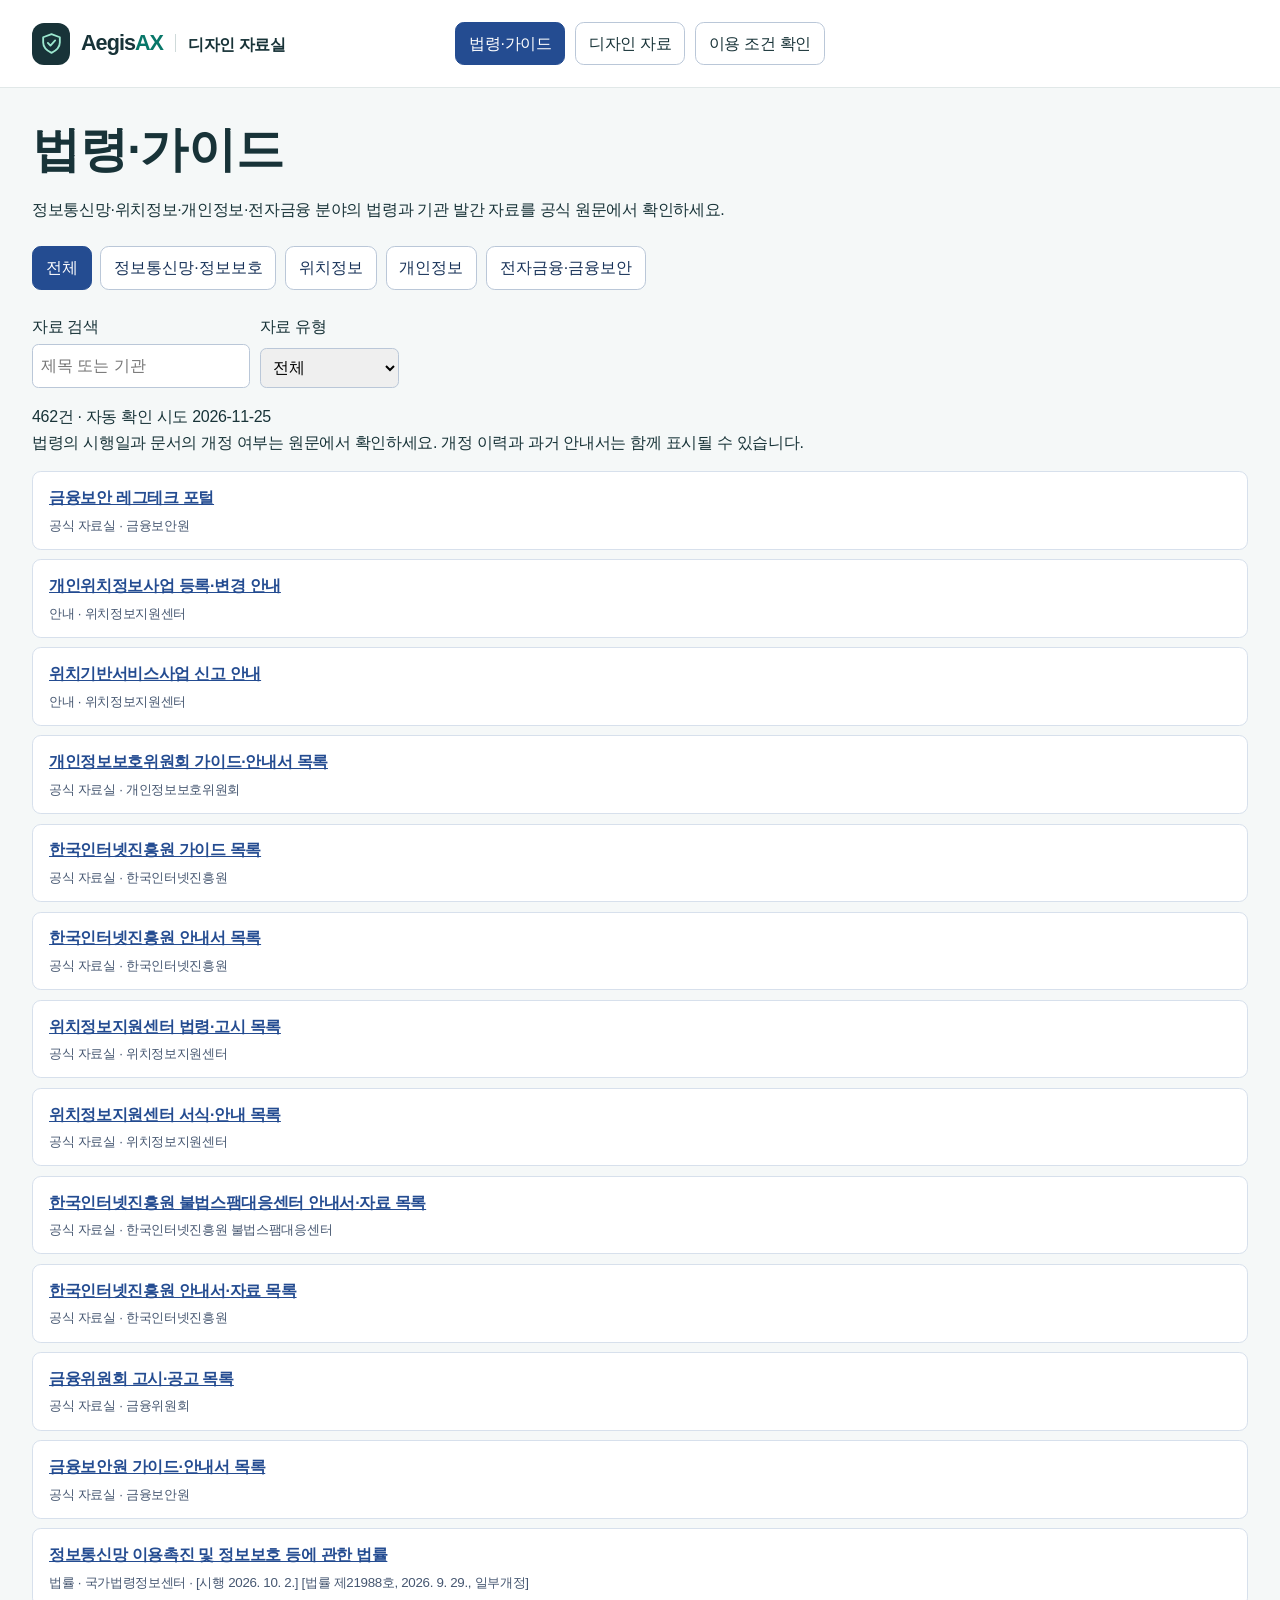
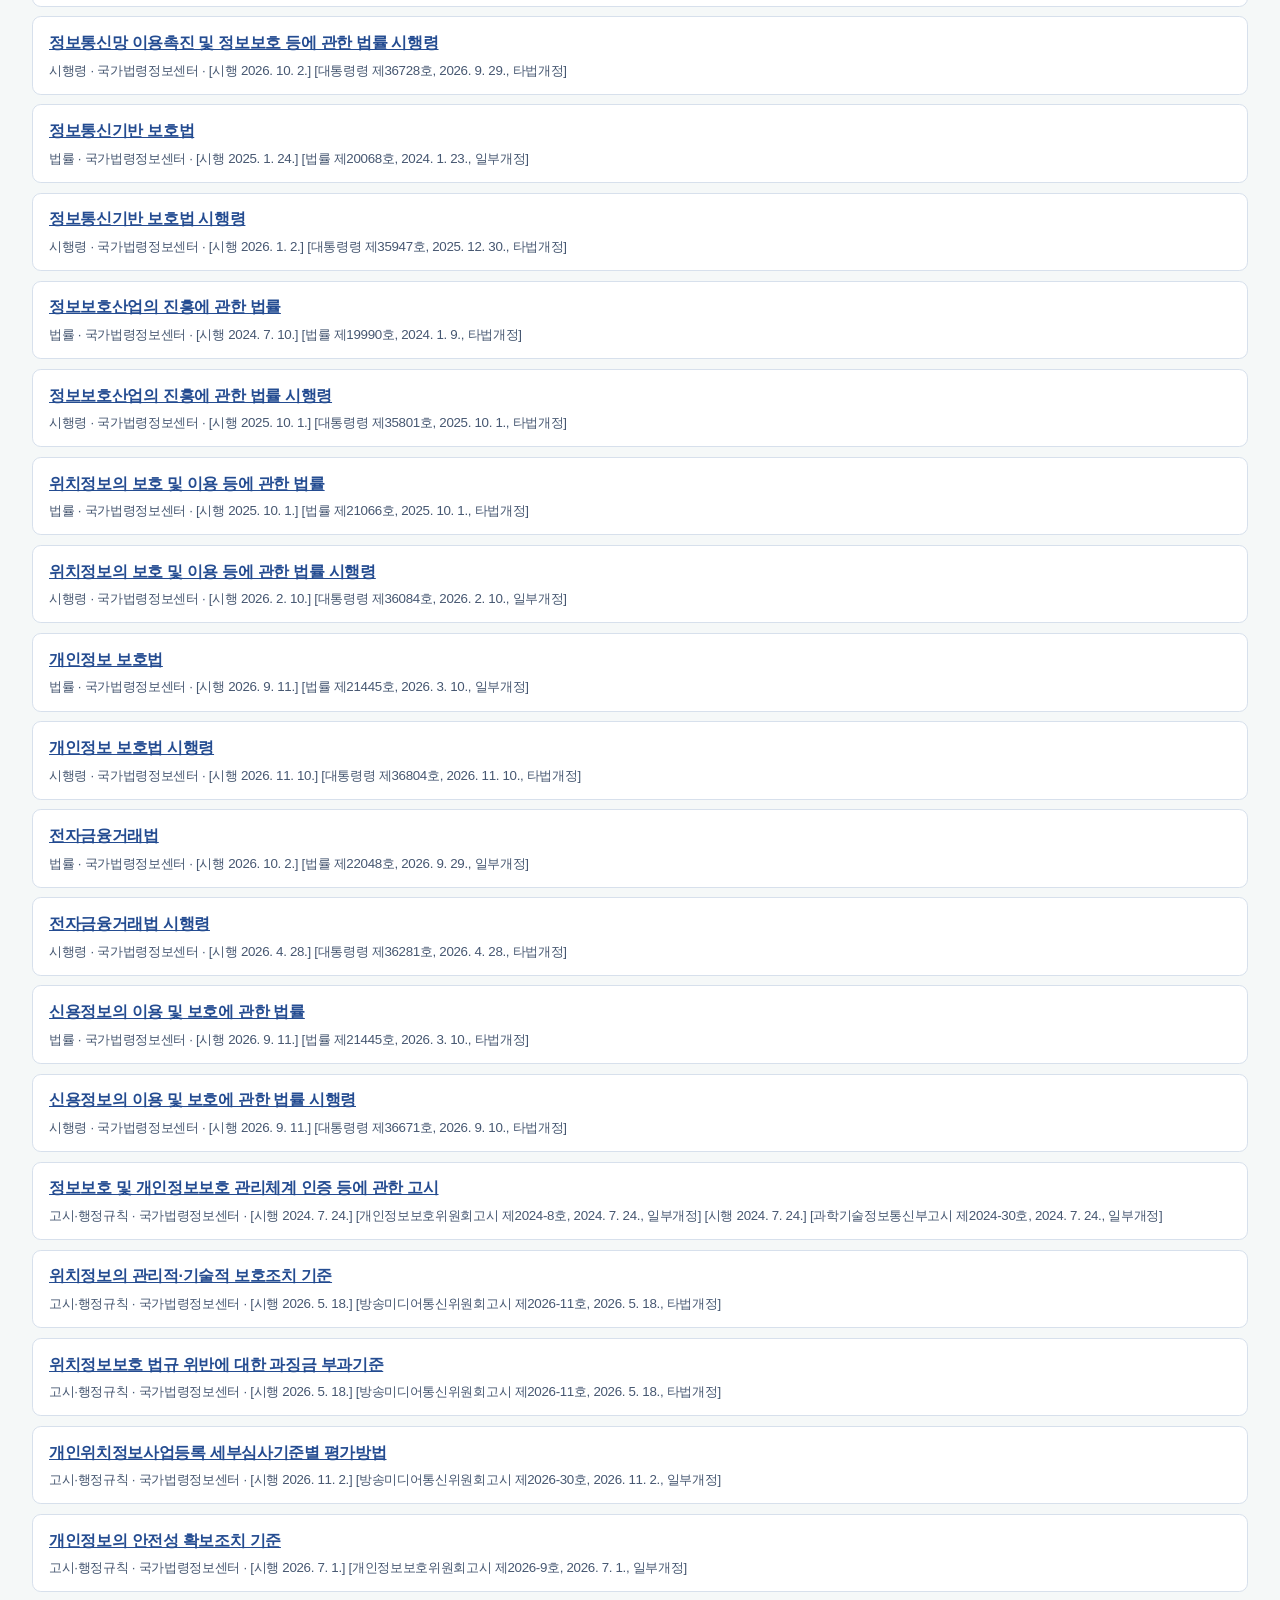
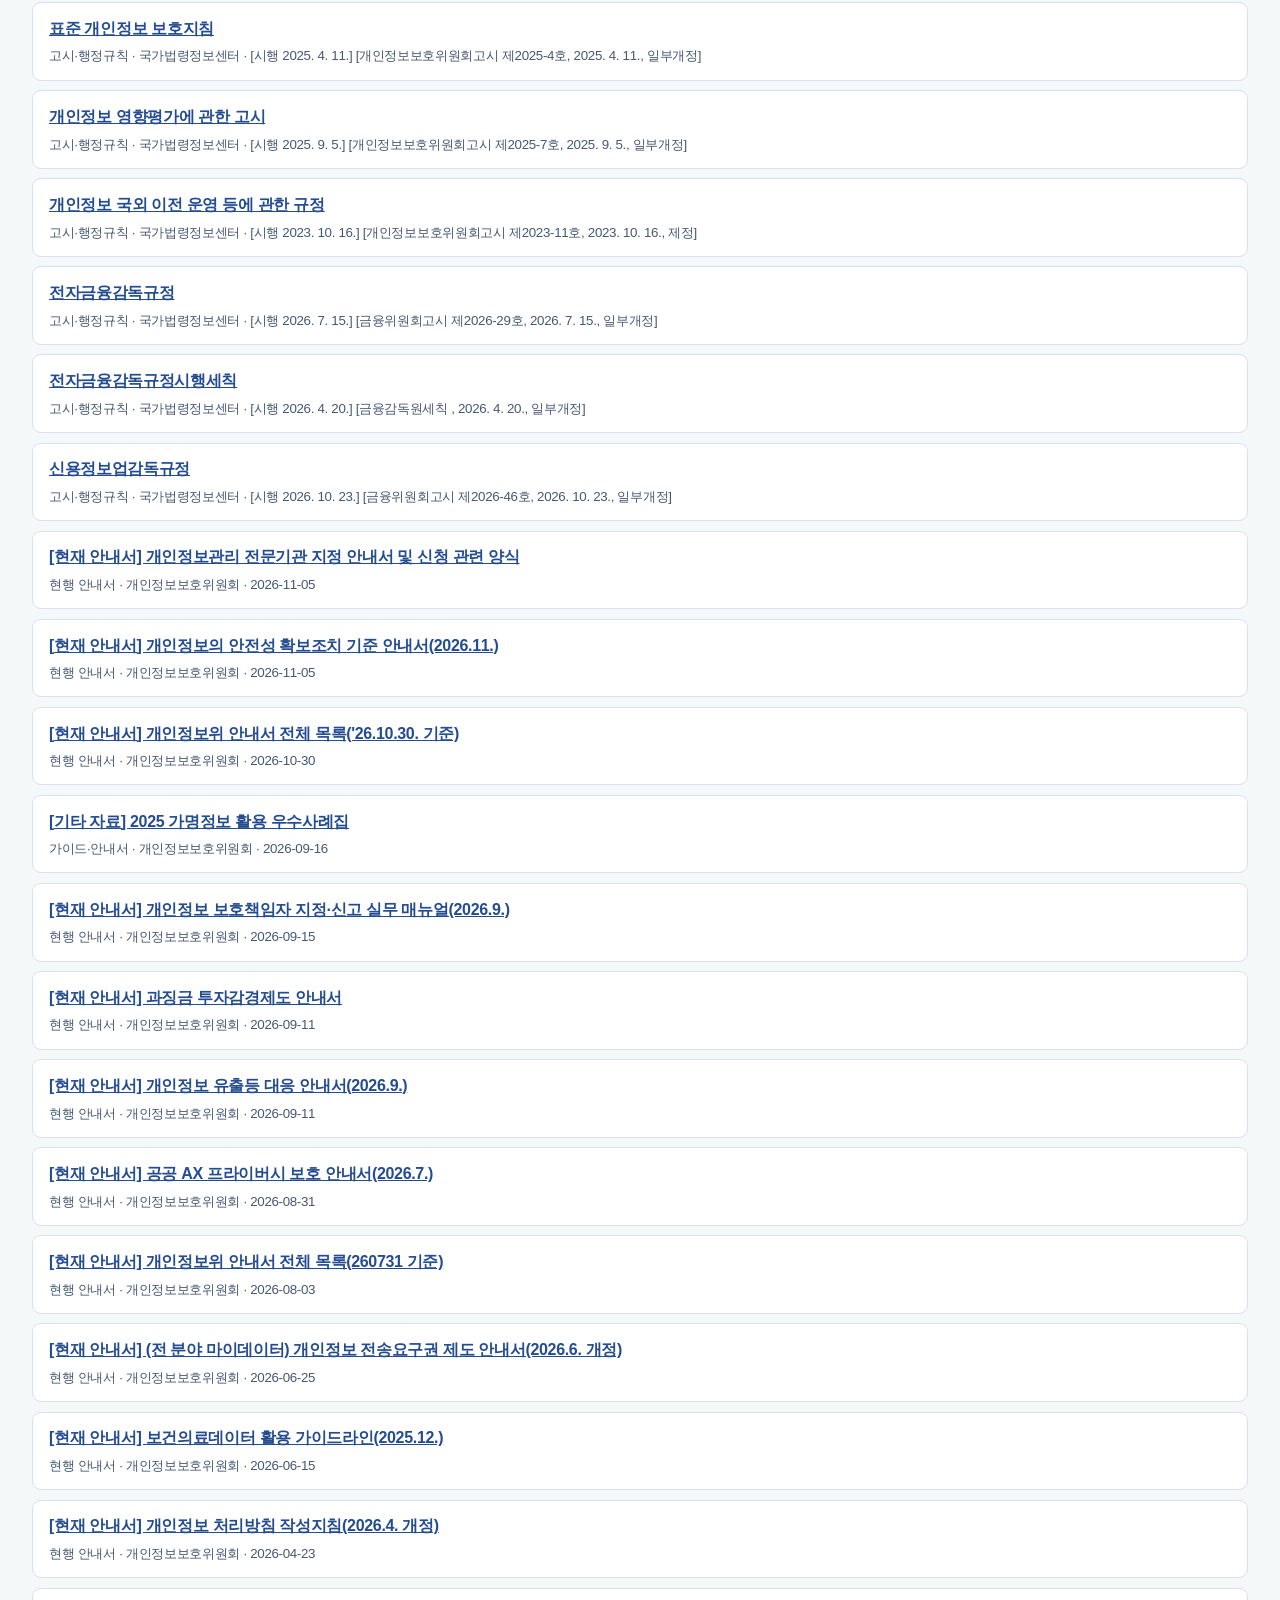
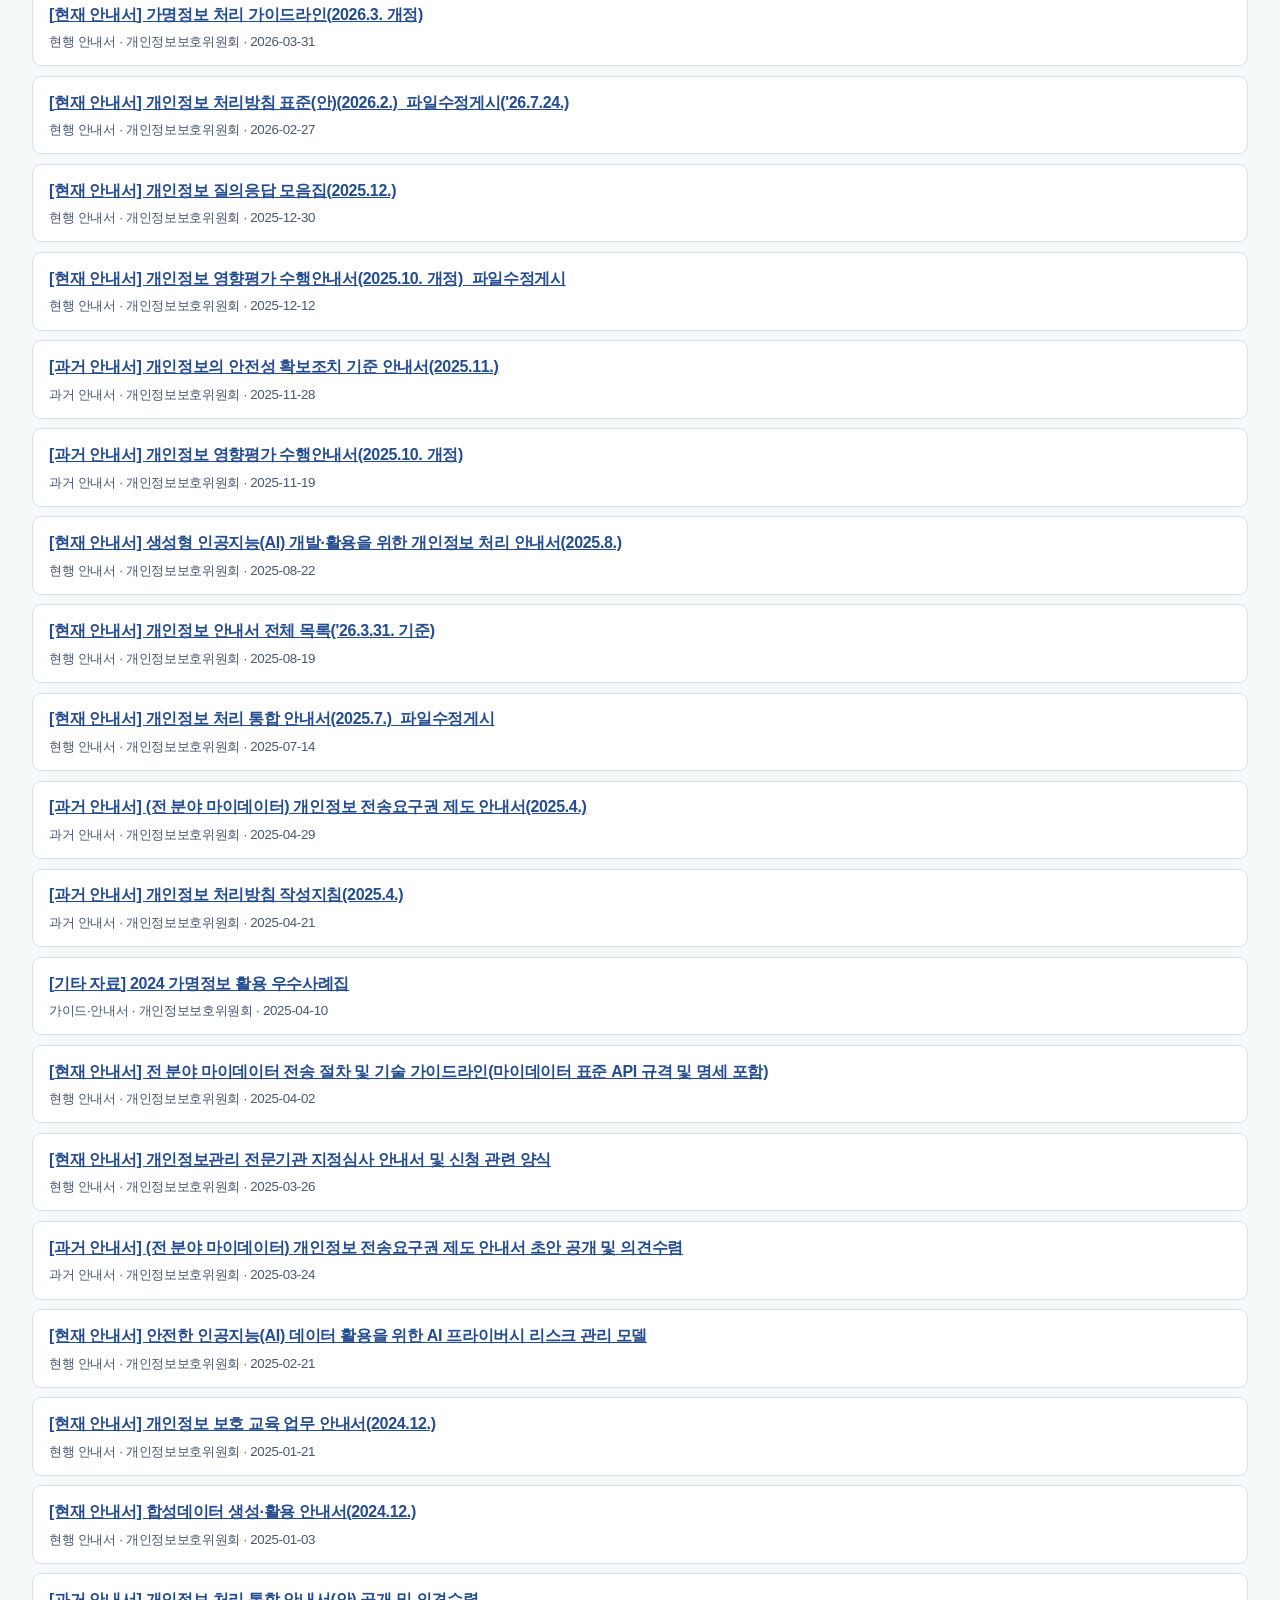
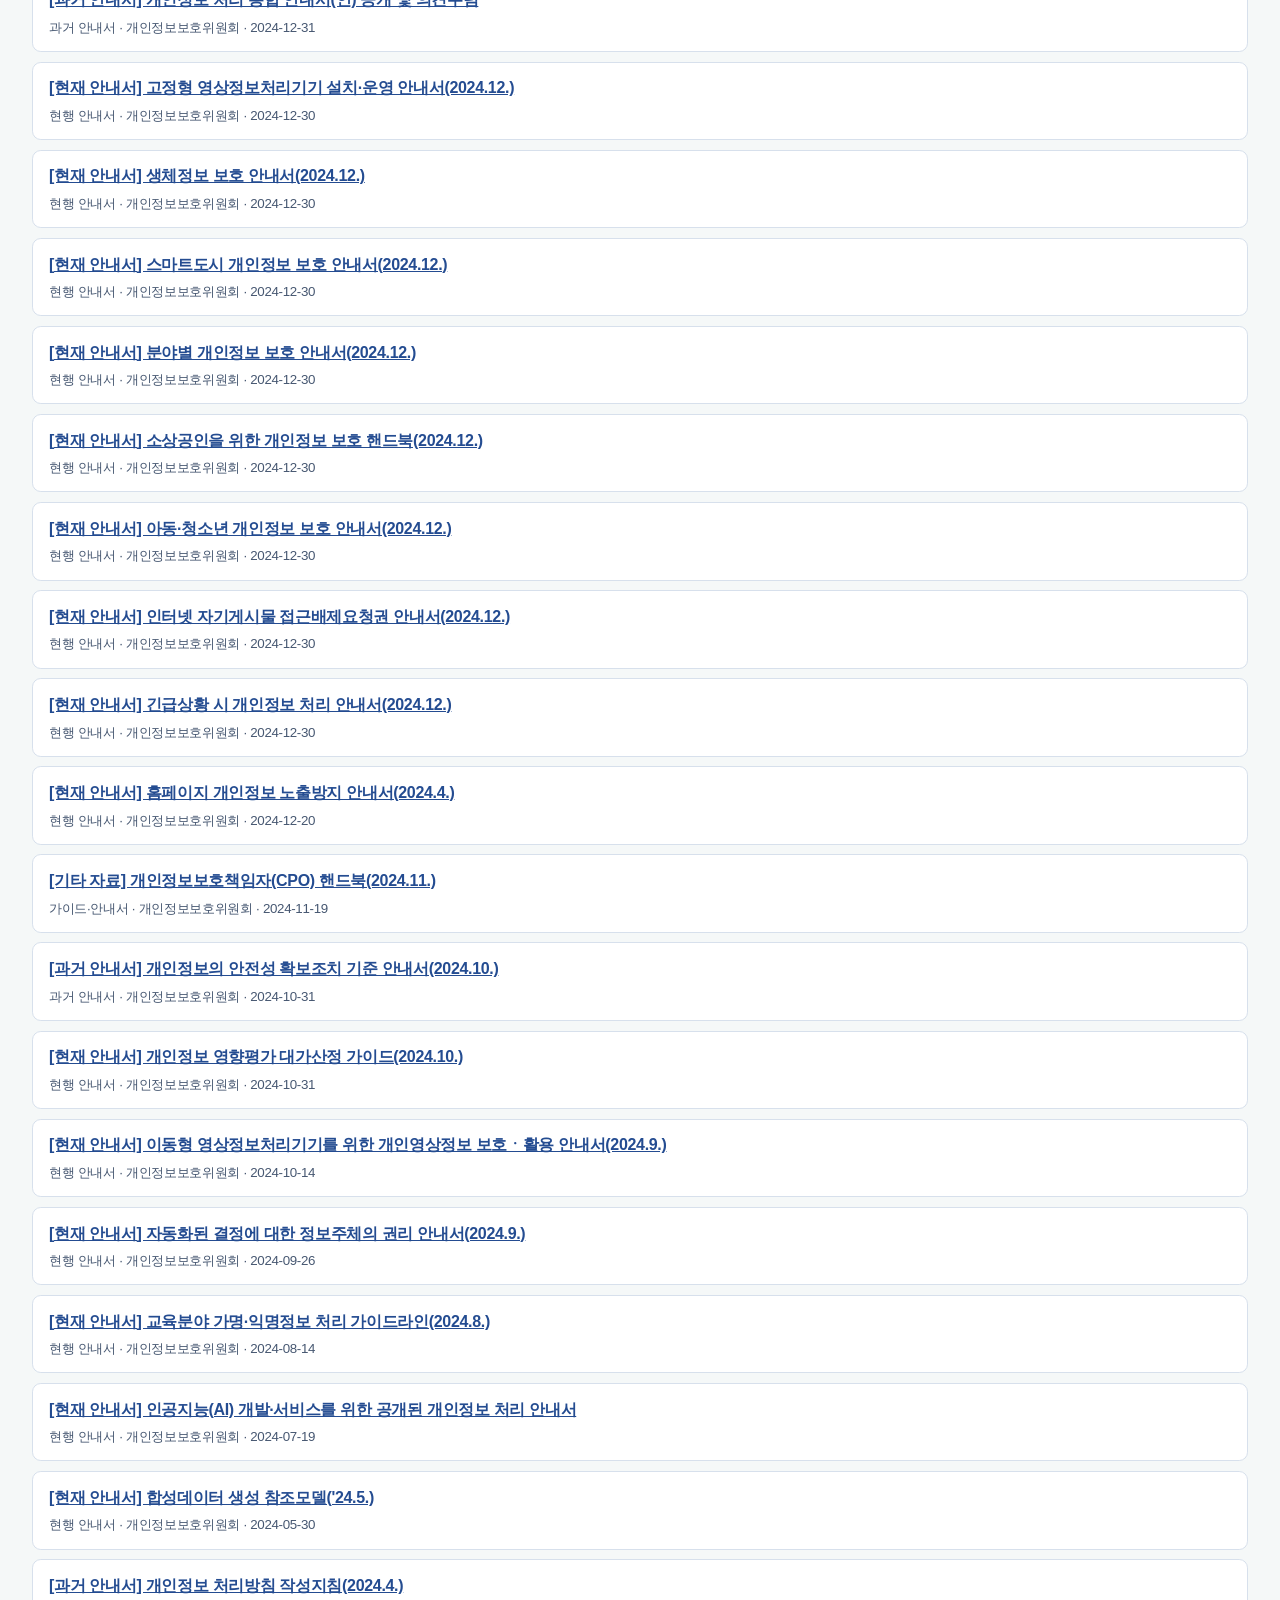
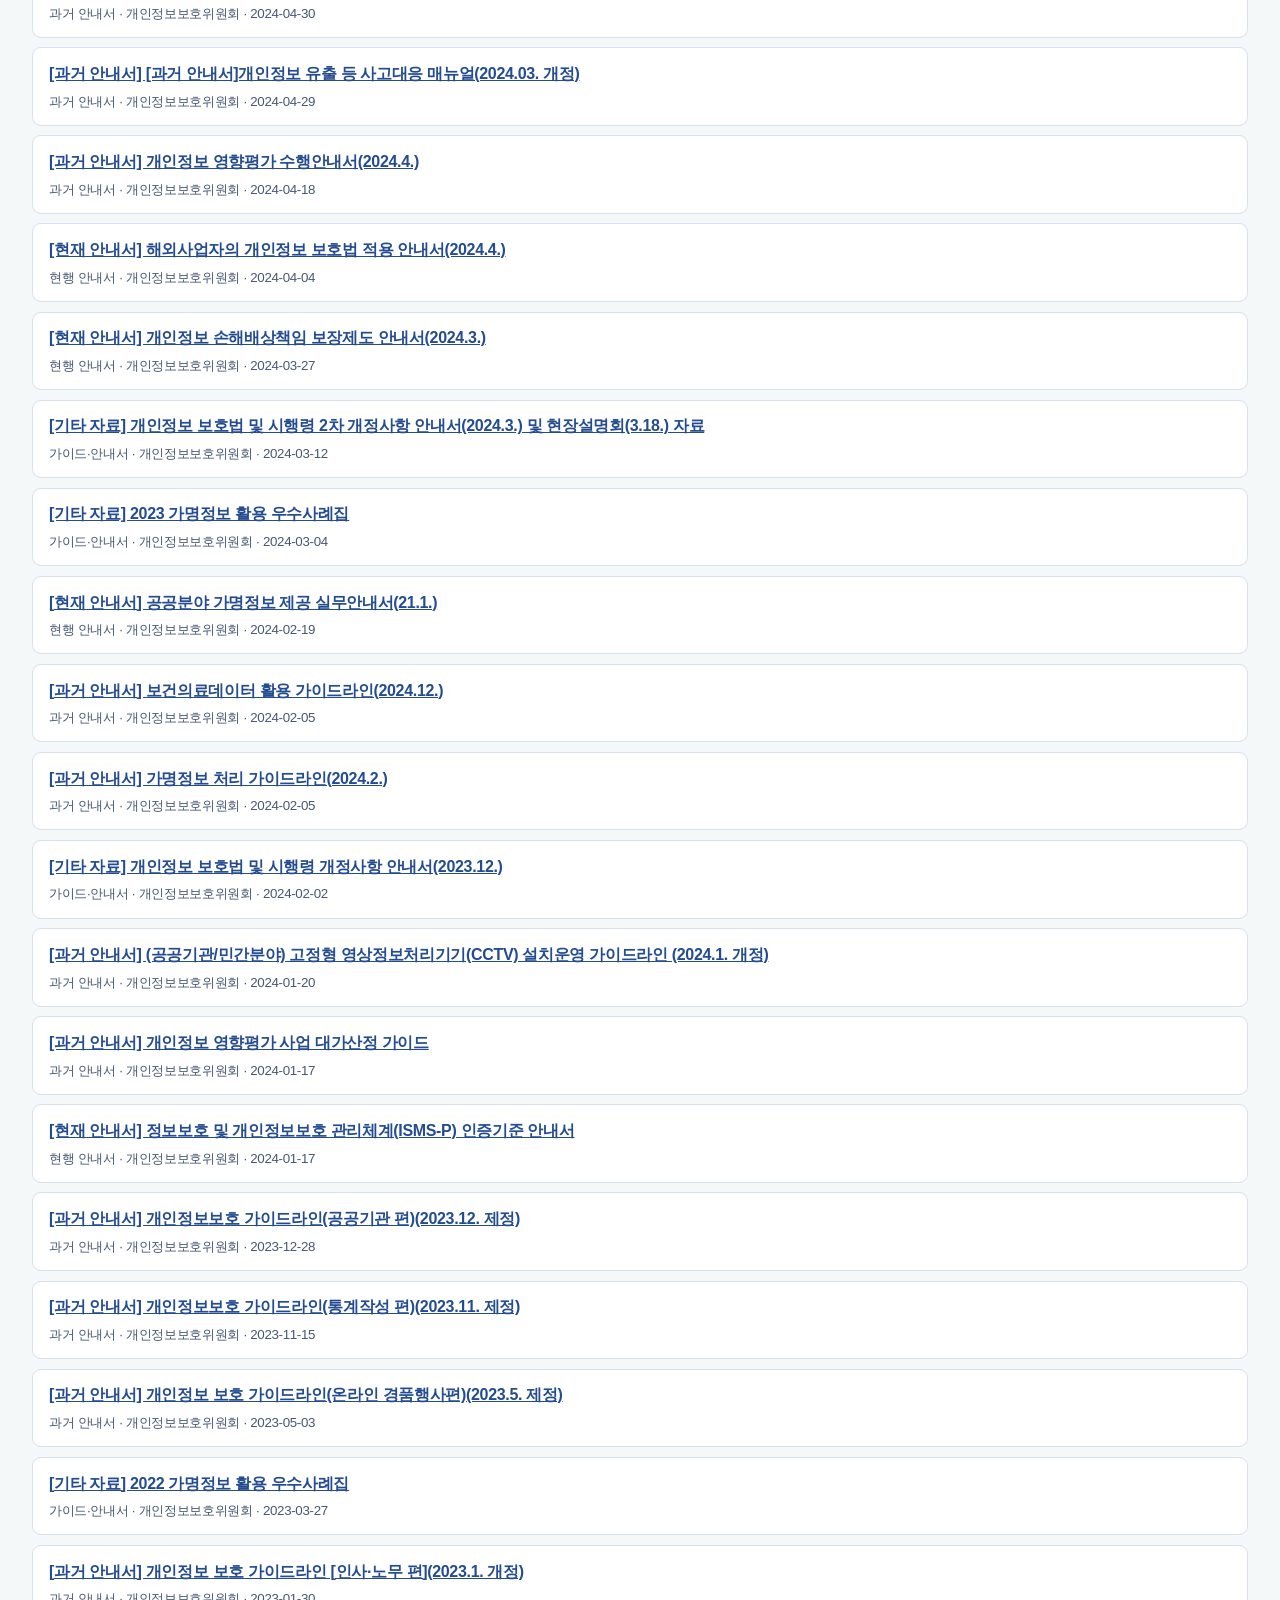
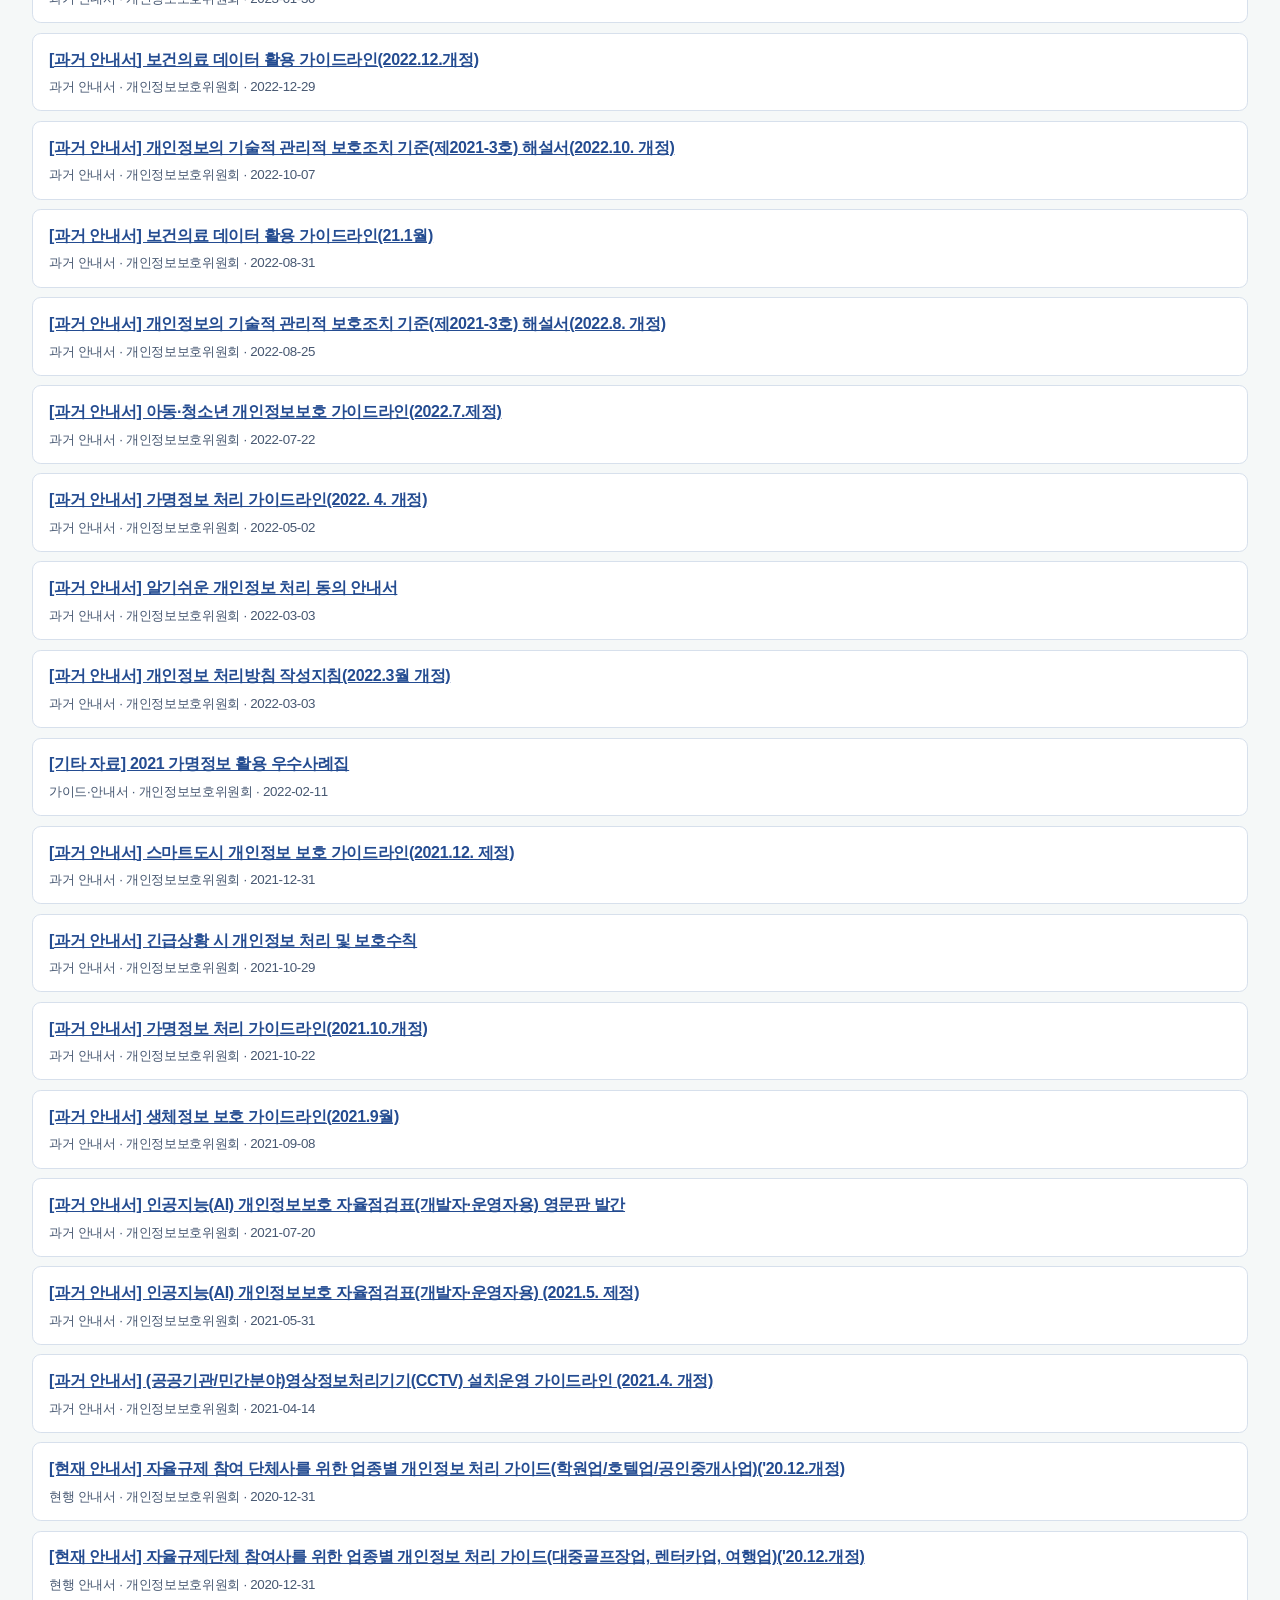
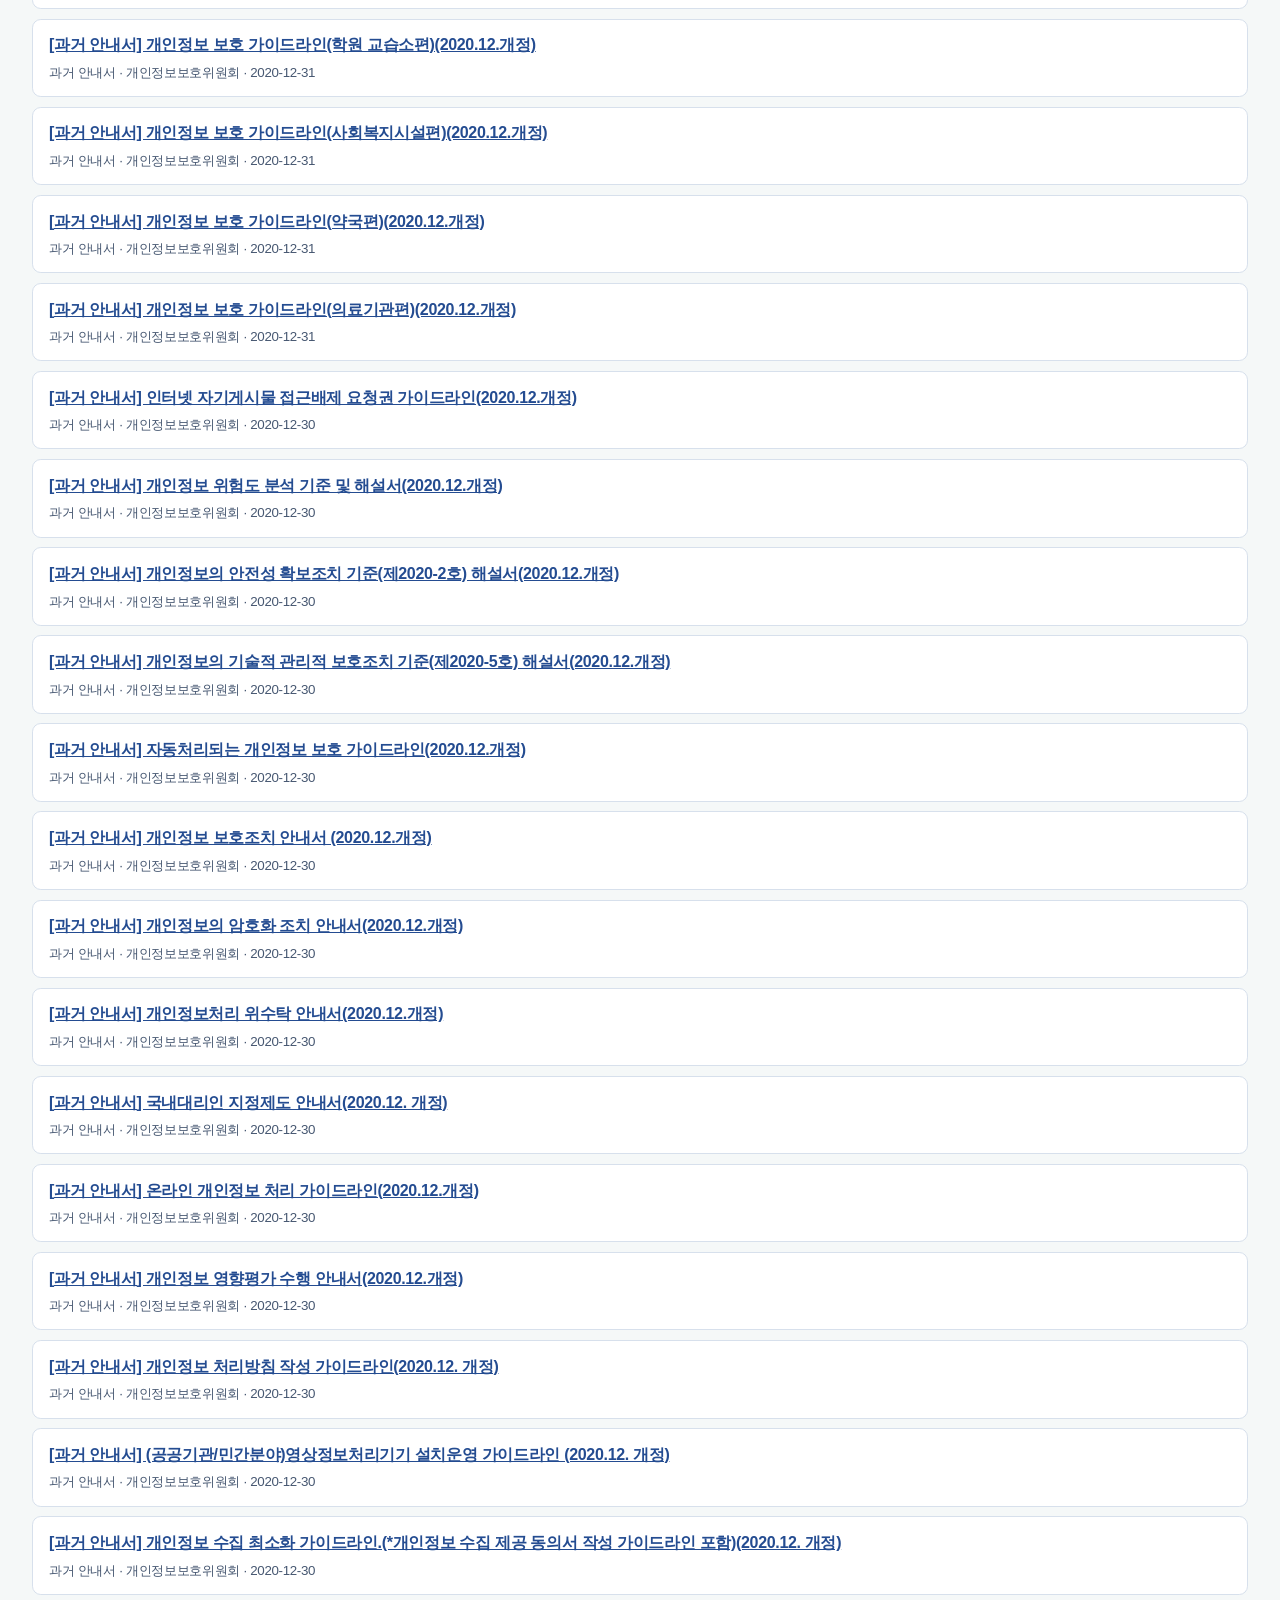
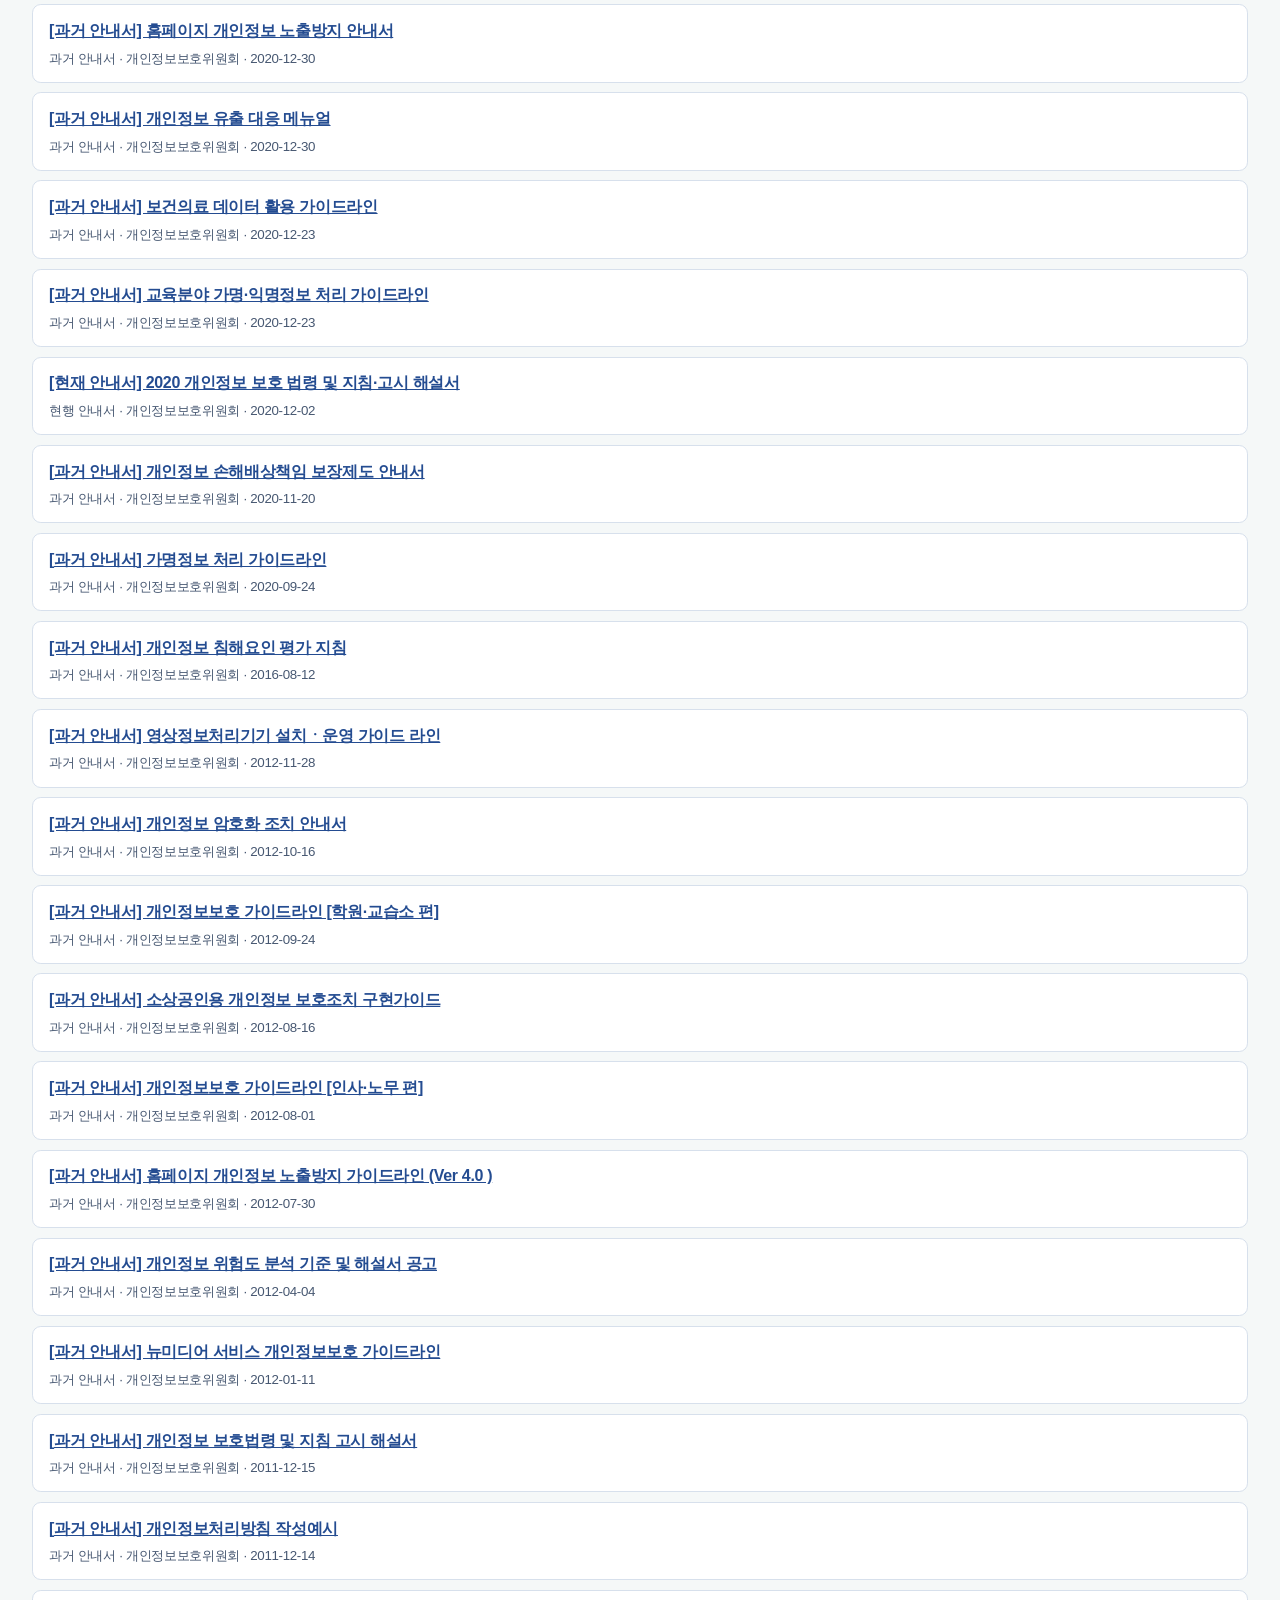
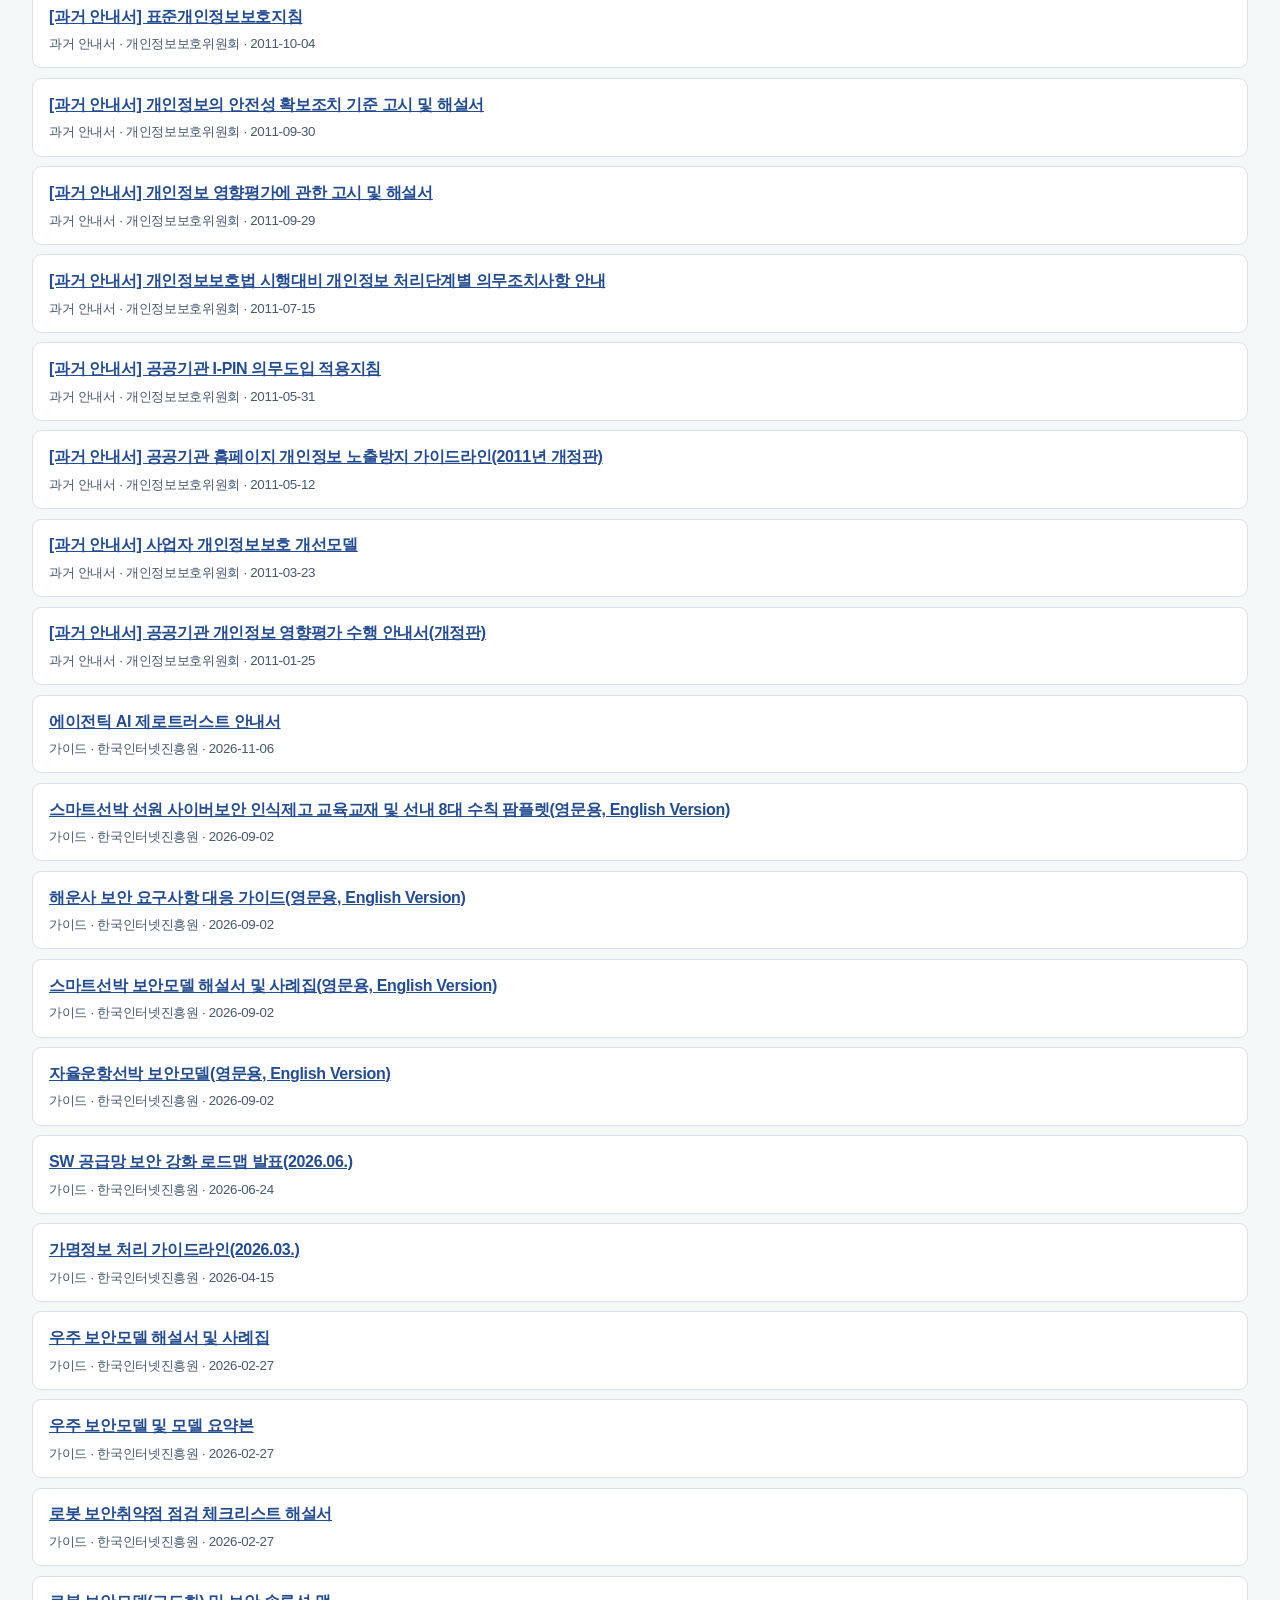
==== commit ecf399cb: "Use the design resource logo across all pages" ====
--- a/compliance.html
+++ b/compliance.html
@@ -6,12 +6,15 @@
   <title>법령·가이드 | AegisAX 자료실</title>
   <link rel="icon" href="favicon.svg">
   <link rel="stylesheet" href="styles.css">
-  <link rel="stylesheet" href="compliance.css">
+  <link rel="stylesheet" href="compliance.css?v=2">
   <script src="compliance.js" defer></script>
 </head>
 <body>
   <header class="topbar">
-    <a class="brand" href="index.html"><span>Aegis<span class="brand-accent">AX</span> 자료실</span></a>
+    <a class="brand" href="index.html" aria-label="AegisAX 디자인 자료실 홈">
+      <span class="brand-mark" aria-hidden="true"><svg viewBox="0 0 24 24"><path d="m12 3 8 3v5c0 5-4 8-8 10-4-2-8-5-8-10V6z"/><path d="m8.5 11.5 2.5 2.5 4.5-5"/></svg></span>
+      <span>Aegis<span class="brand-accent">AX</span><span class="brand-divider"></span><span class="brand-sub">디자인 자료실</span></span>
+    </a>
     <nav class="portal-nav" aria-label="자료실 메뉴">
       <a href="compliance.html" aria-current="page">법령·가이드</a>
       <a href="index.html">디자인 자료</a>
--- a/compliance.css
+++ b/compliance.css
@@ -1,6 +1,11 @@
 .topbar{display:grid;grid-template-columns:minmax(0,1fr) auto minmax(0,1fr)}
 .topbar .brand{justify-self:start}
 .topbar .privacy{justify-self:end}
+.design-header{position:sticky;top:0;z-index:20;background:var(--white);border-bottom:1px solid var(--line)}
+.design-header .topbar{position:static}
+html:has(.design-header){scroll-padding-top:calc(var(--design-header-height,148px) + 12px)}
+.design-header ~ main :is(.resource-main,.guide-section){scroll-margin-top:0}
+.design-header ~ main .sidebar{top:calc(var(--design-header-height,148px) + 12px)}
 .portal-nav{display:flex;justify-content:center;align-items:center;flex-wrap:wrap;gap:.6rem}
 .portal-nav a{white-space:nowrap}
 .design-nav{height:auto;min-height:48px;justify-content:center;flex-wrap:wrap;margin:0}
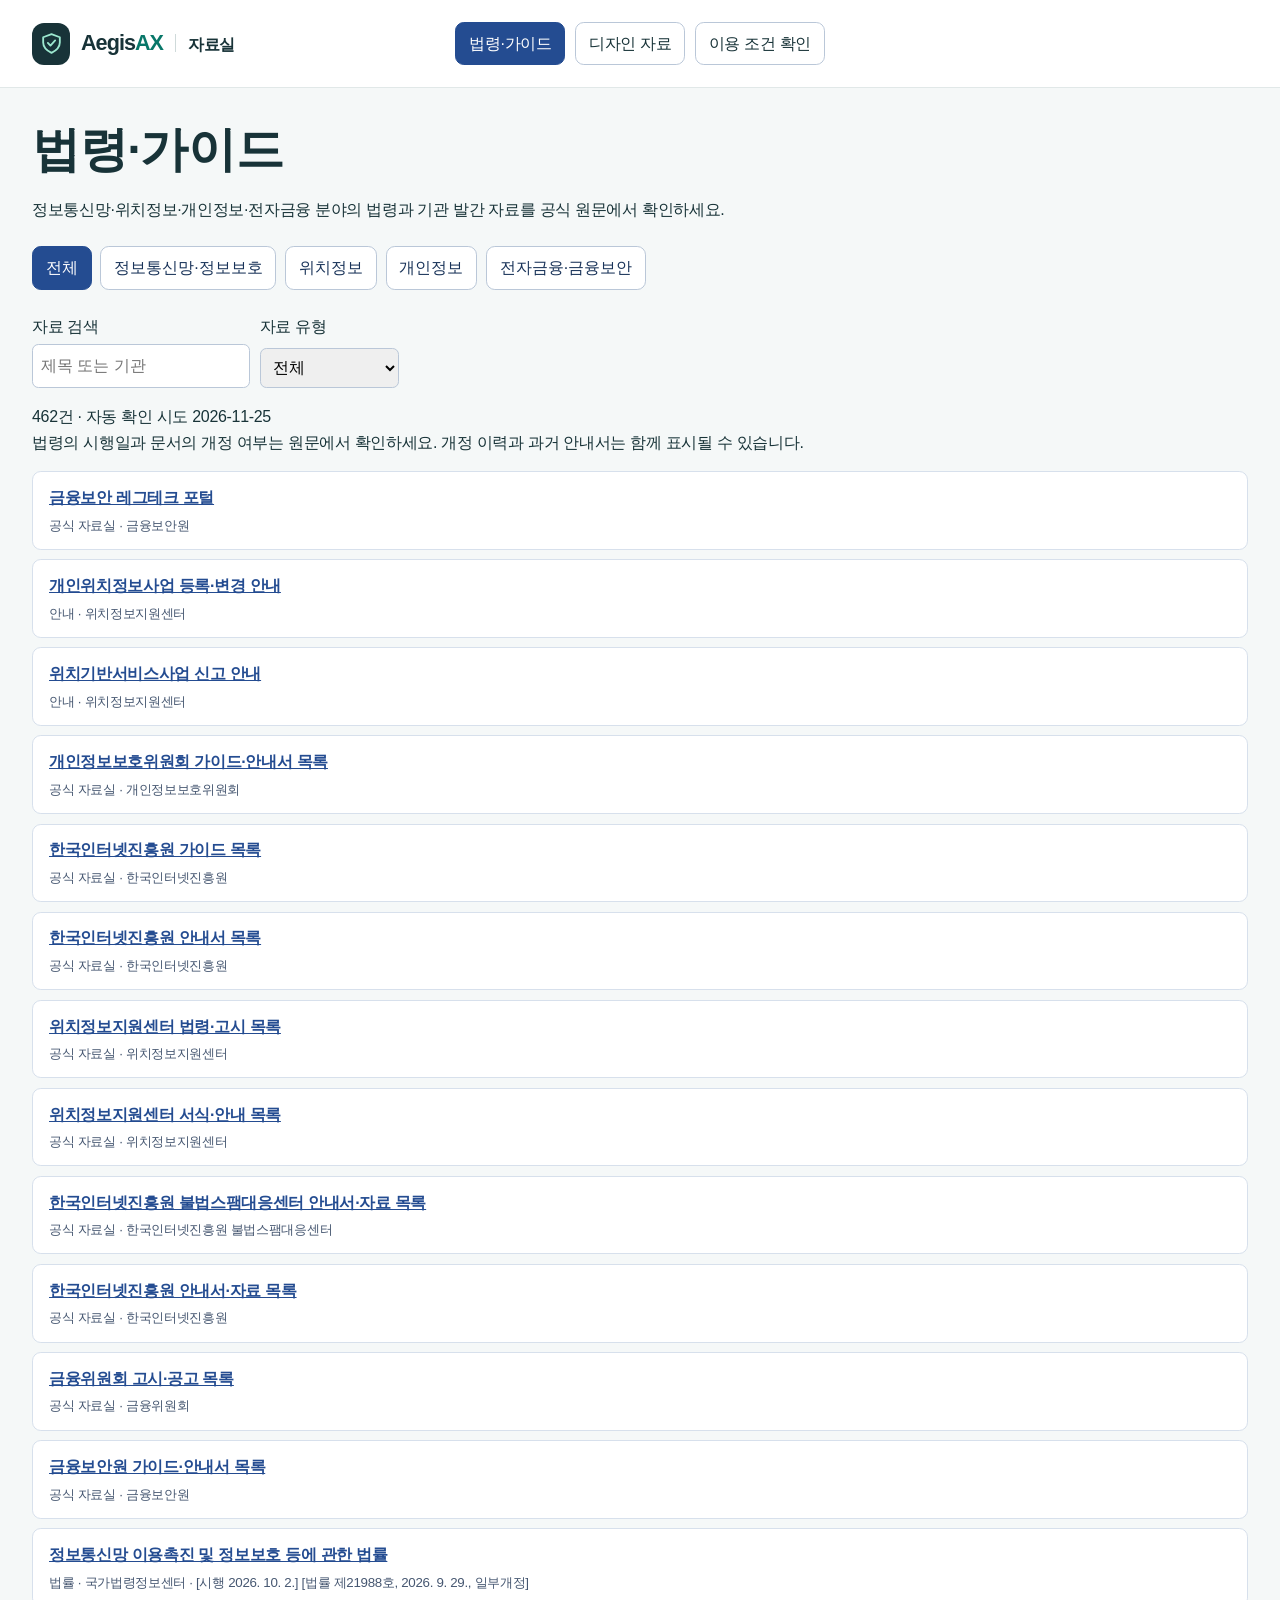
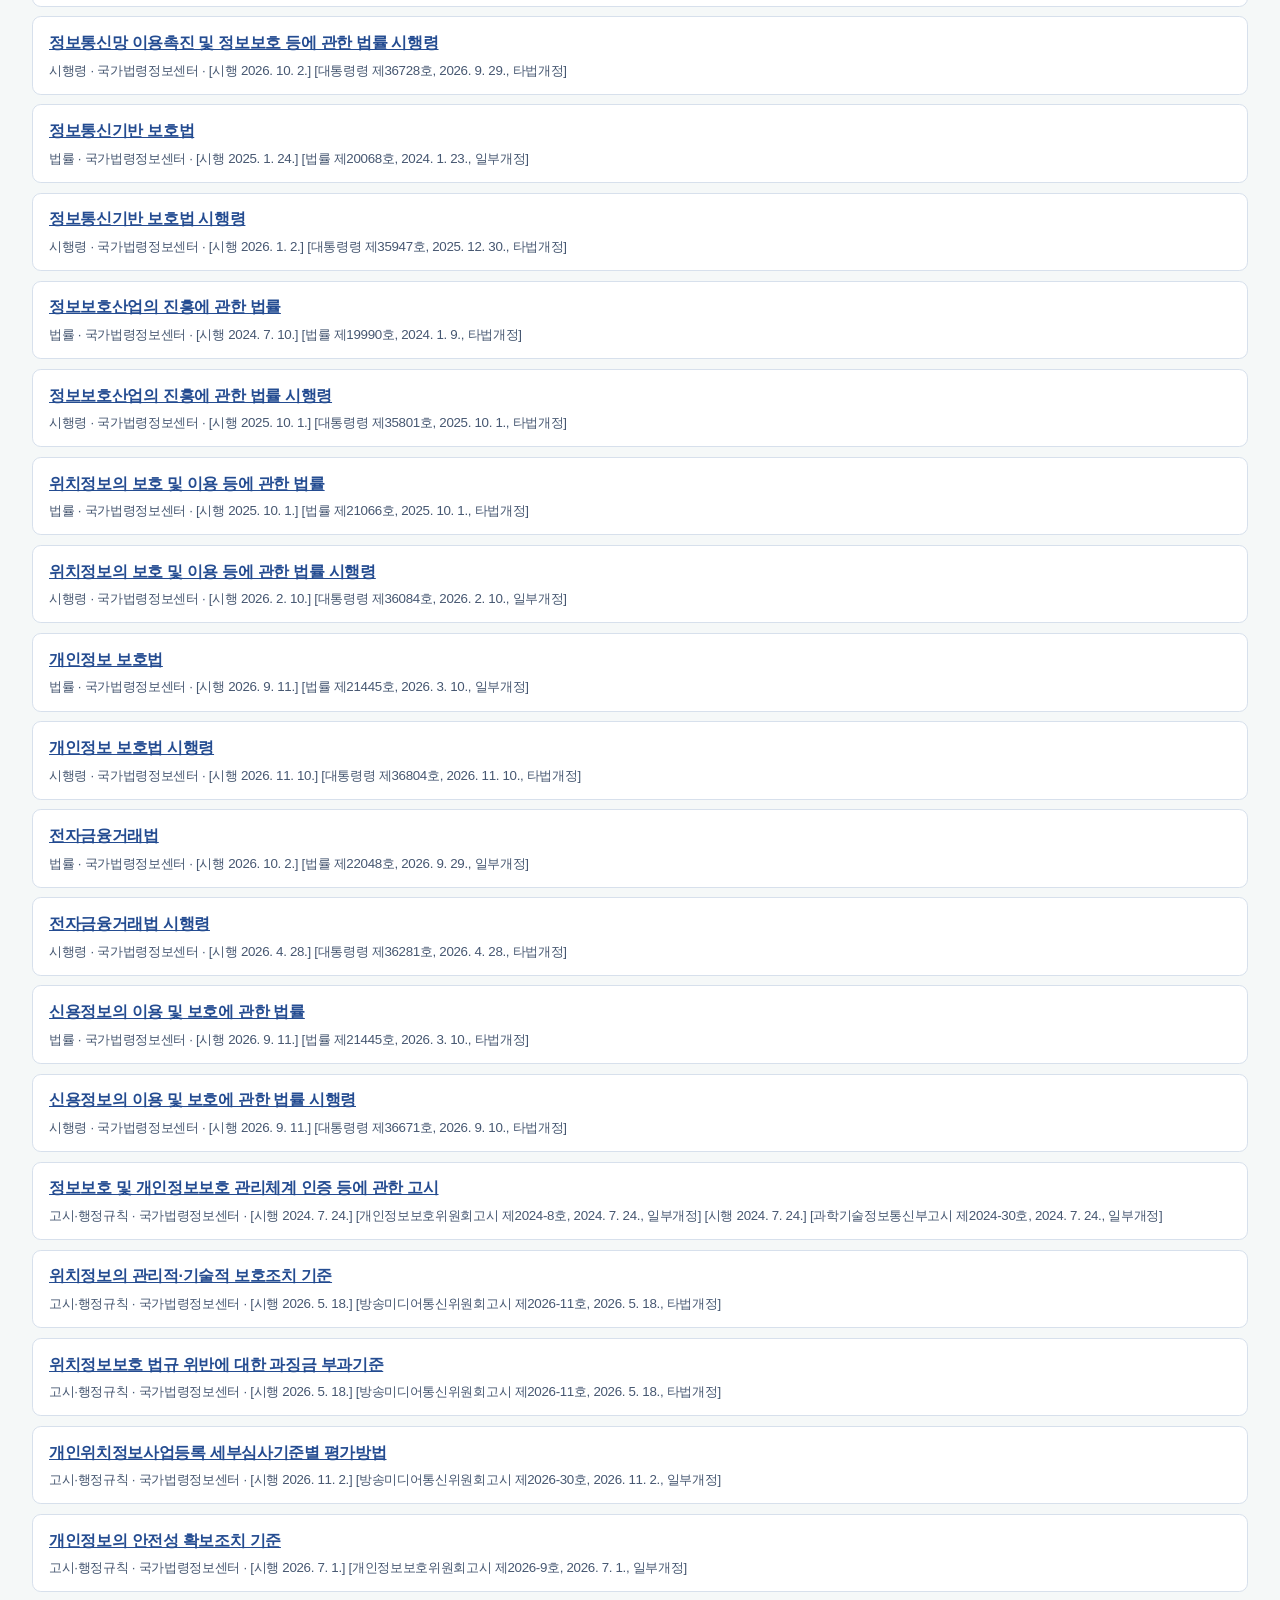
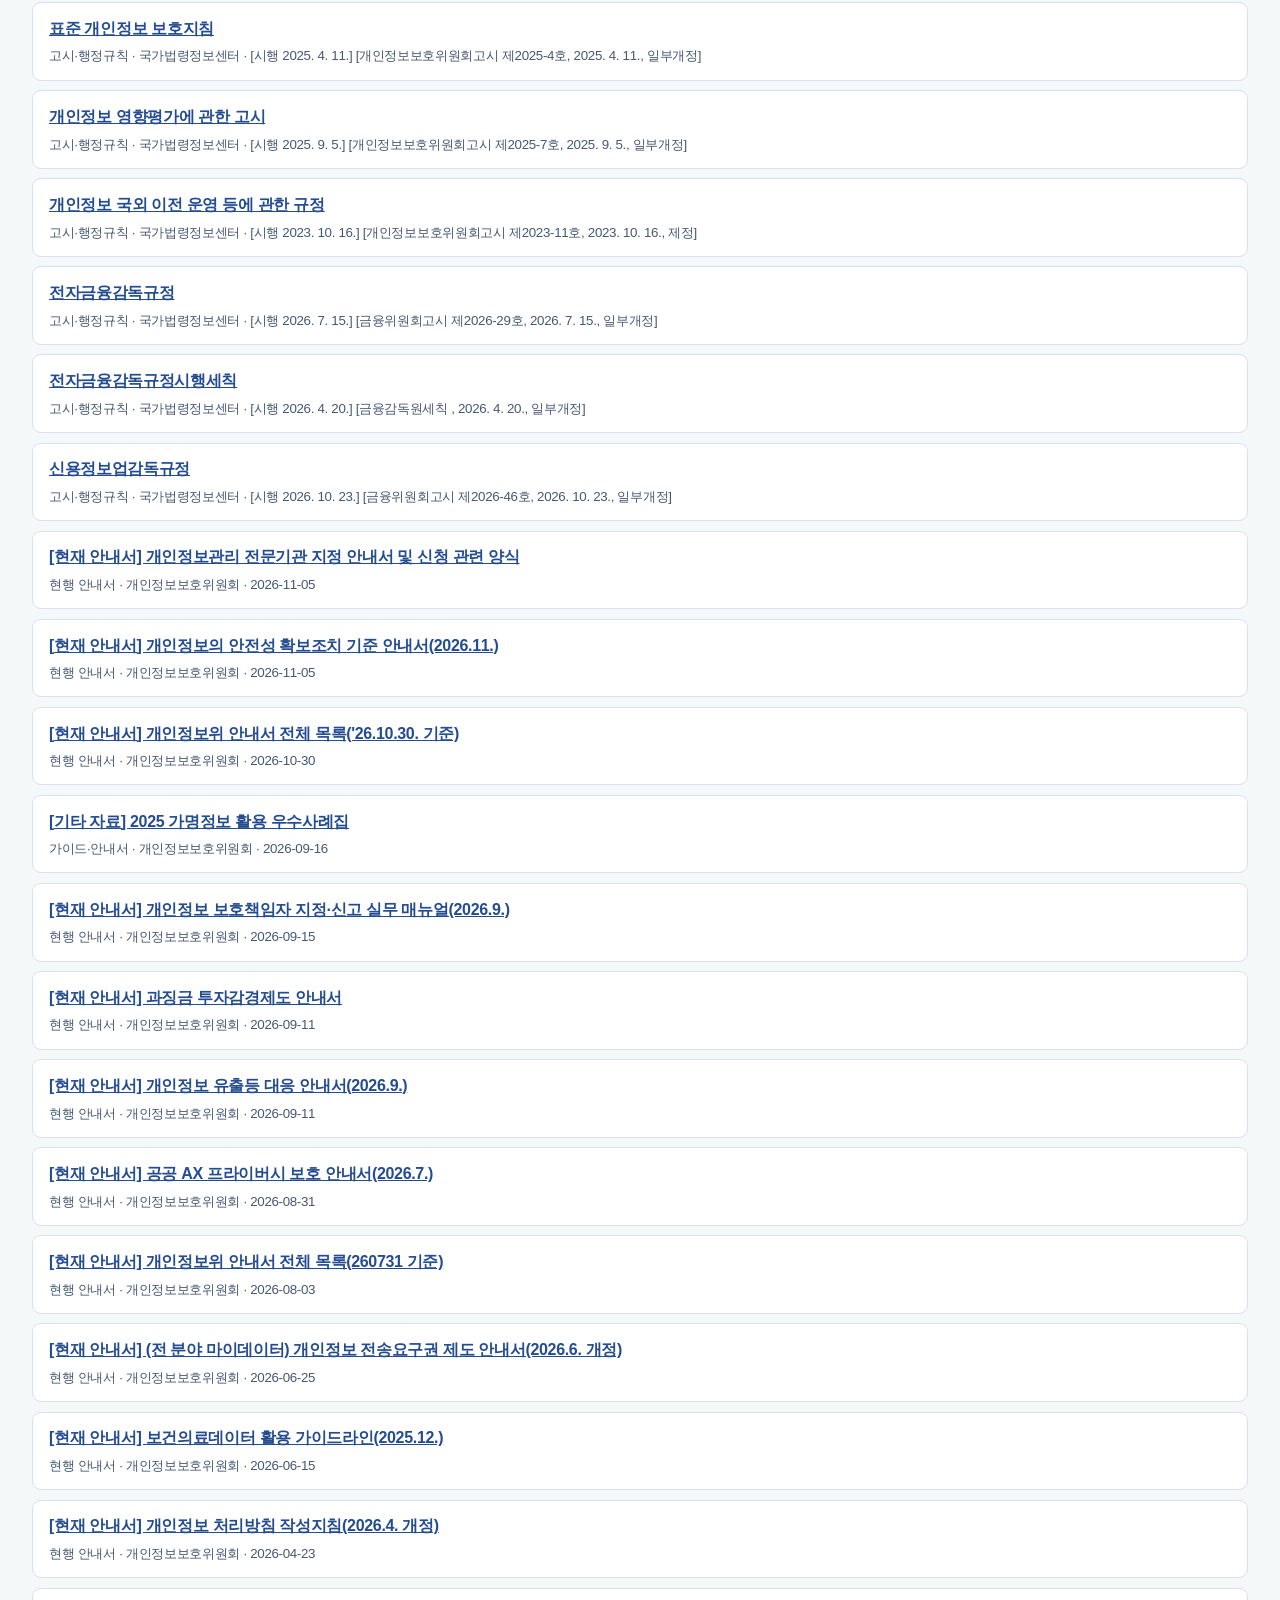
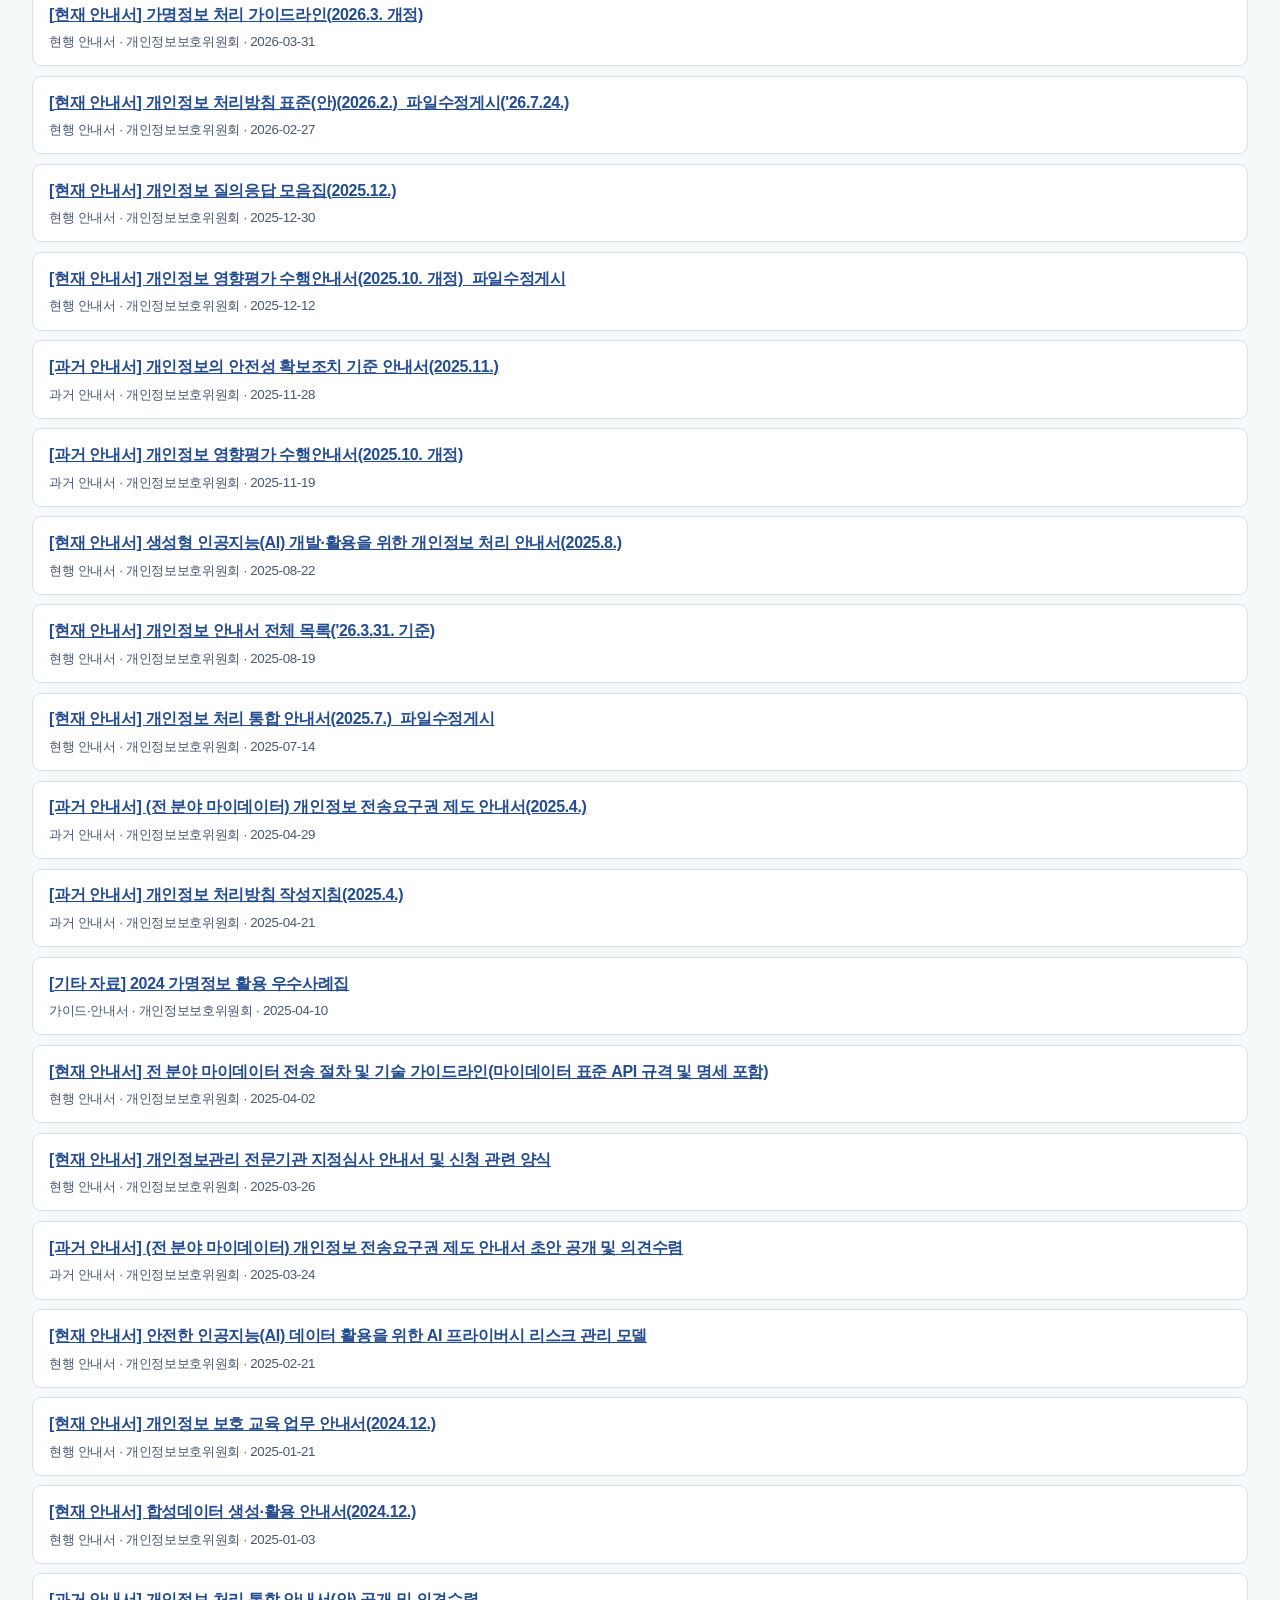
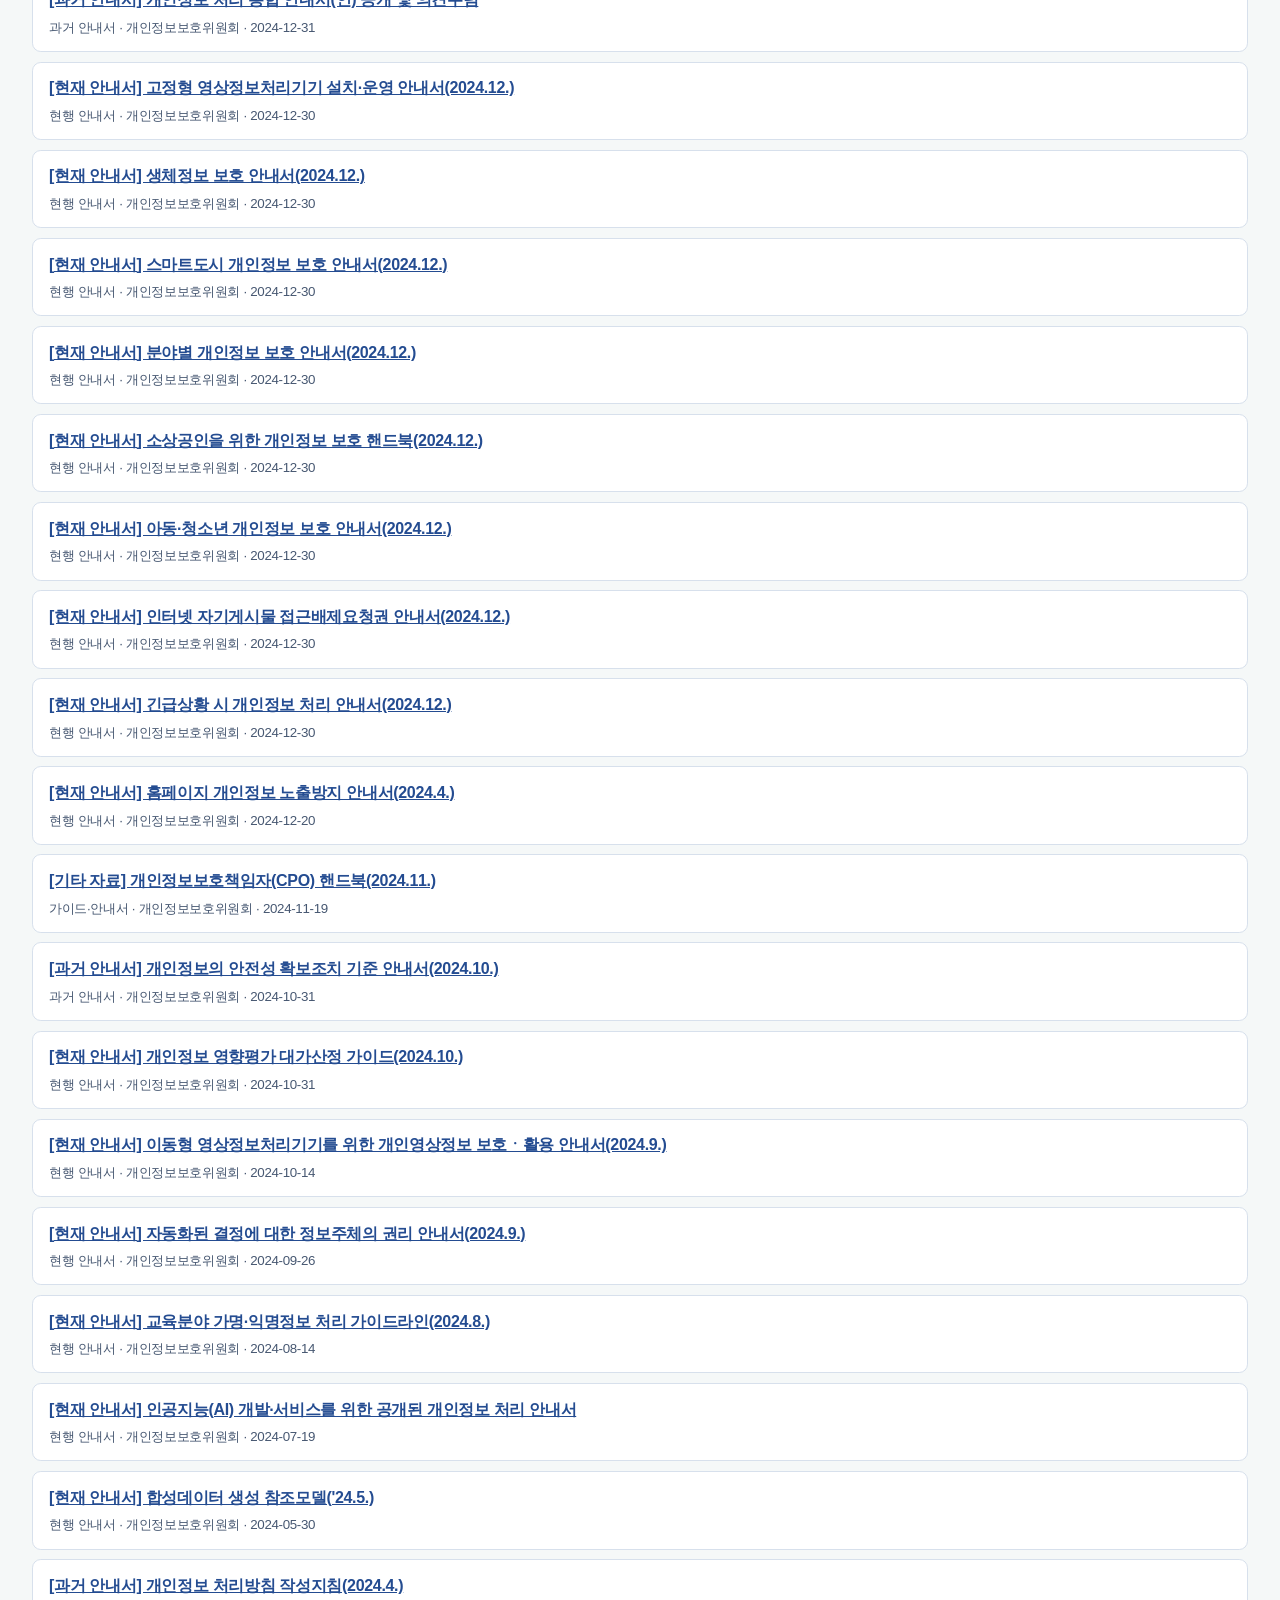
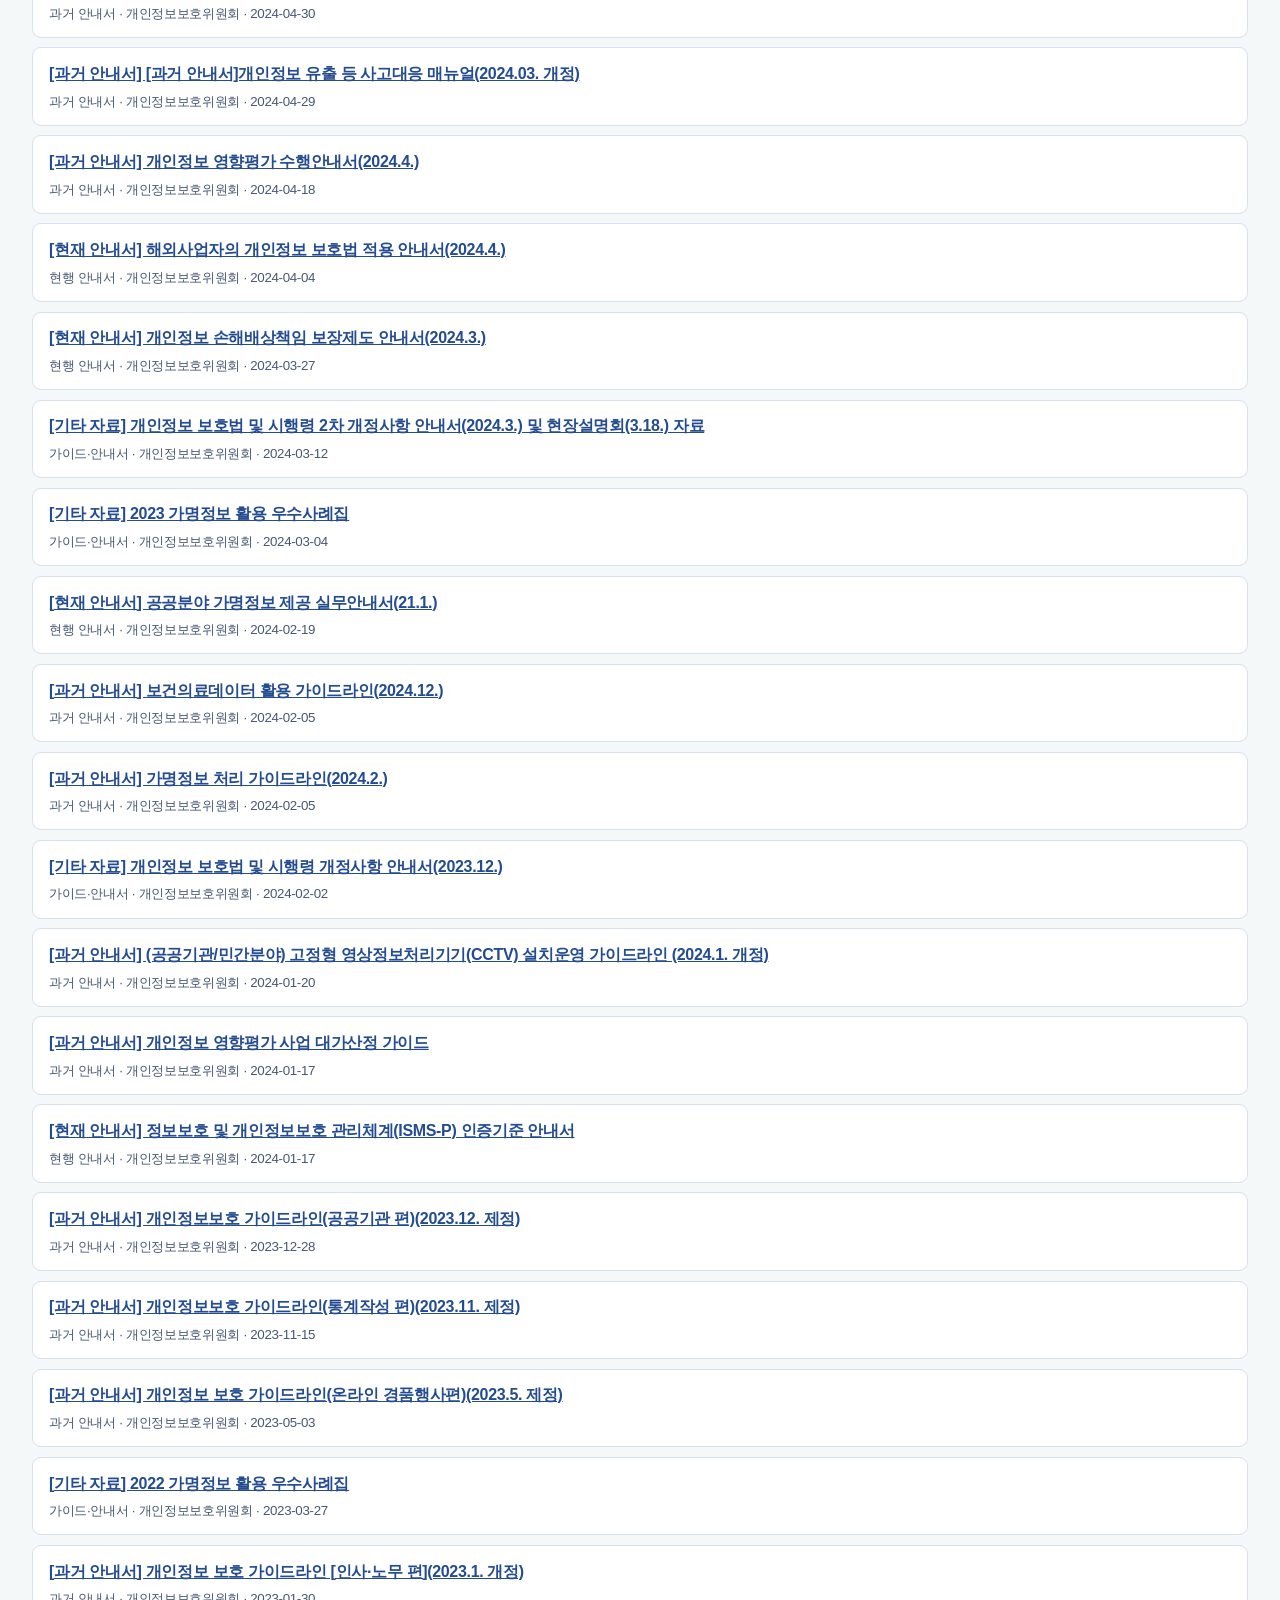
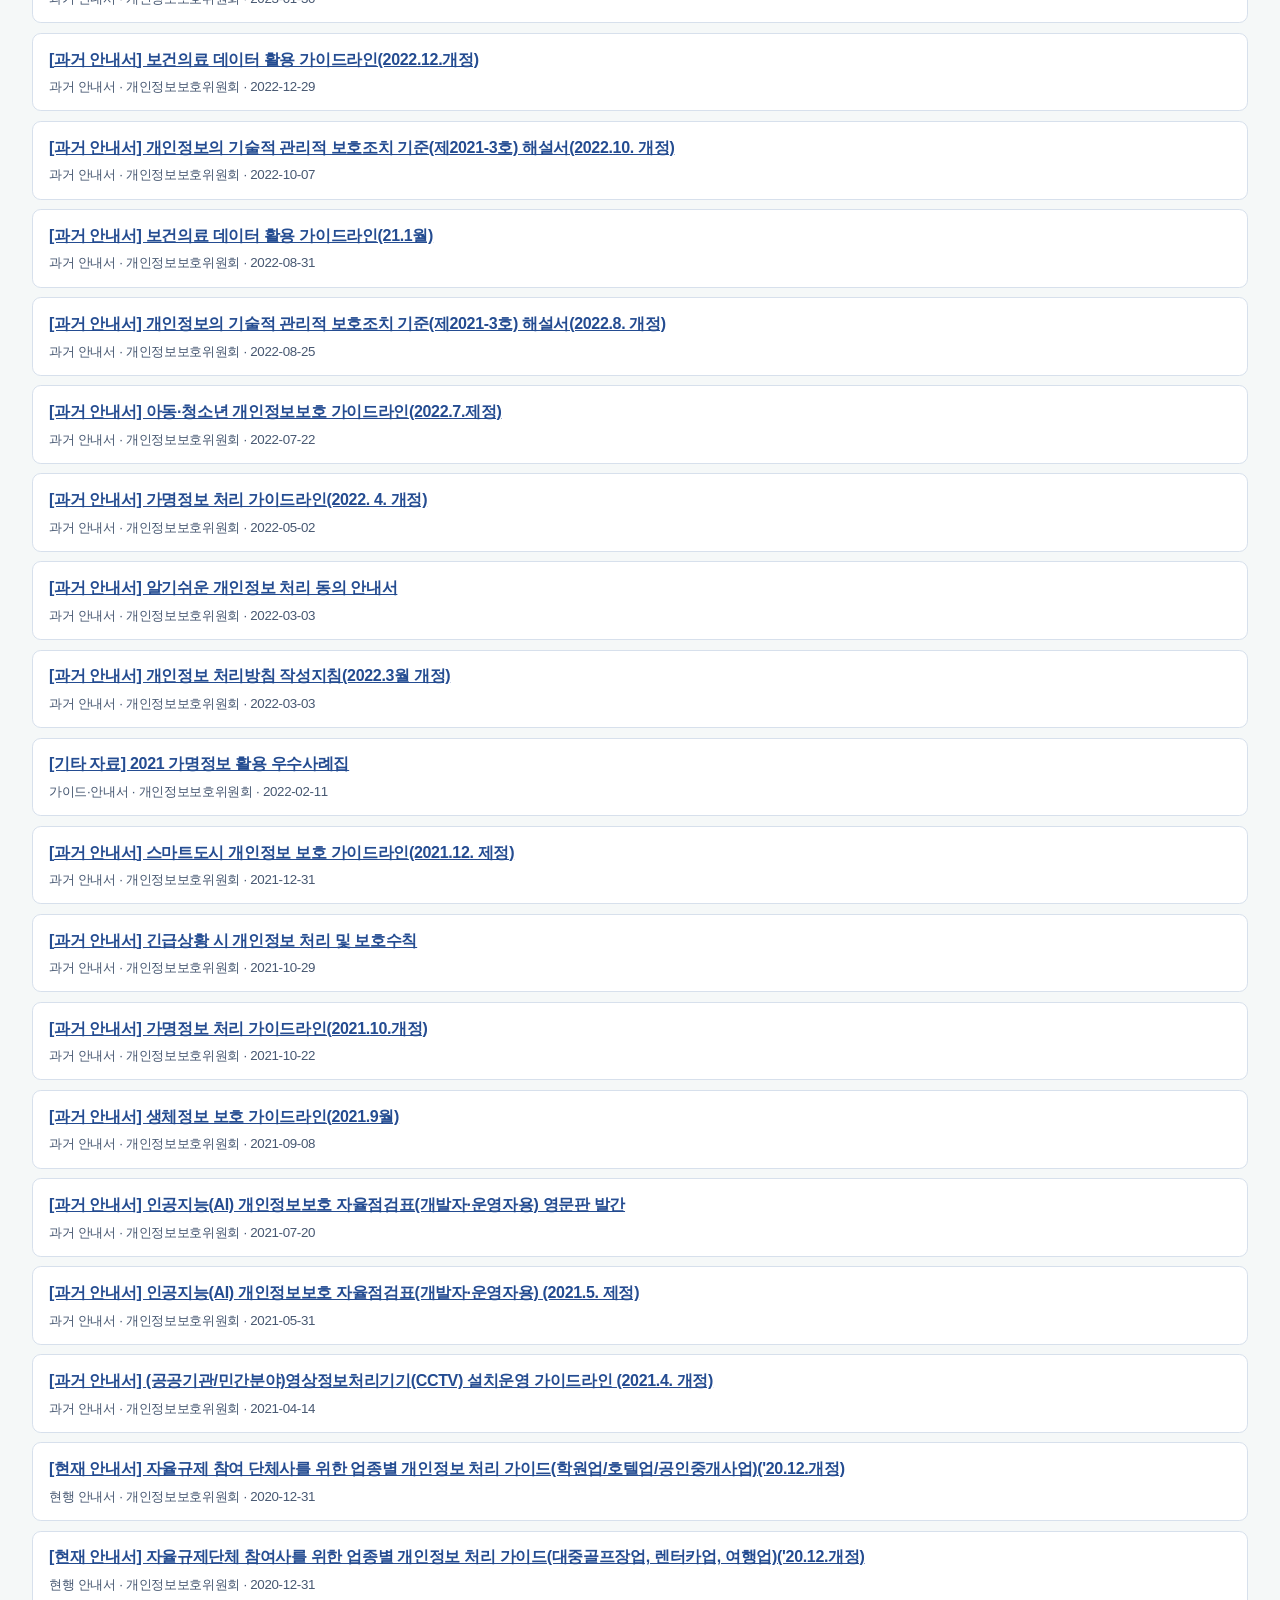
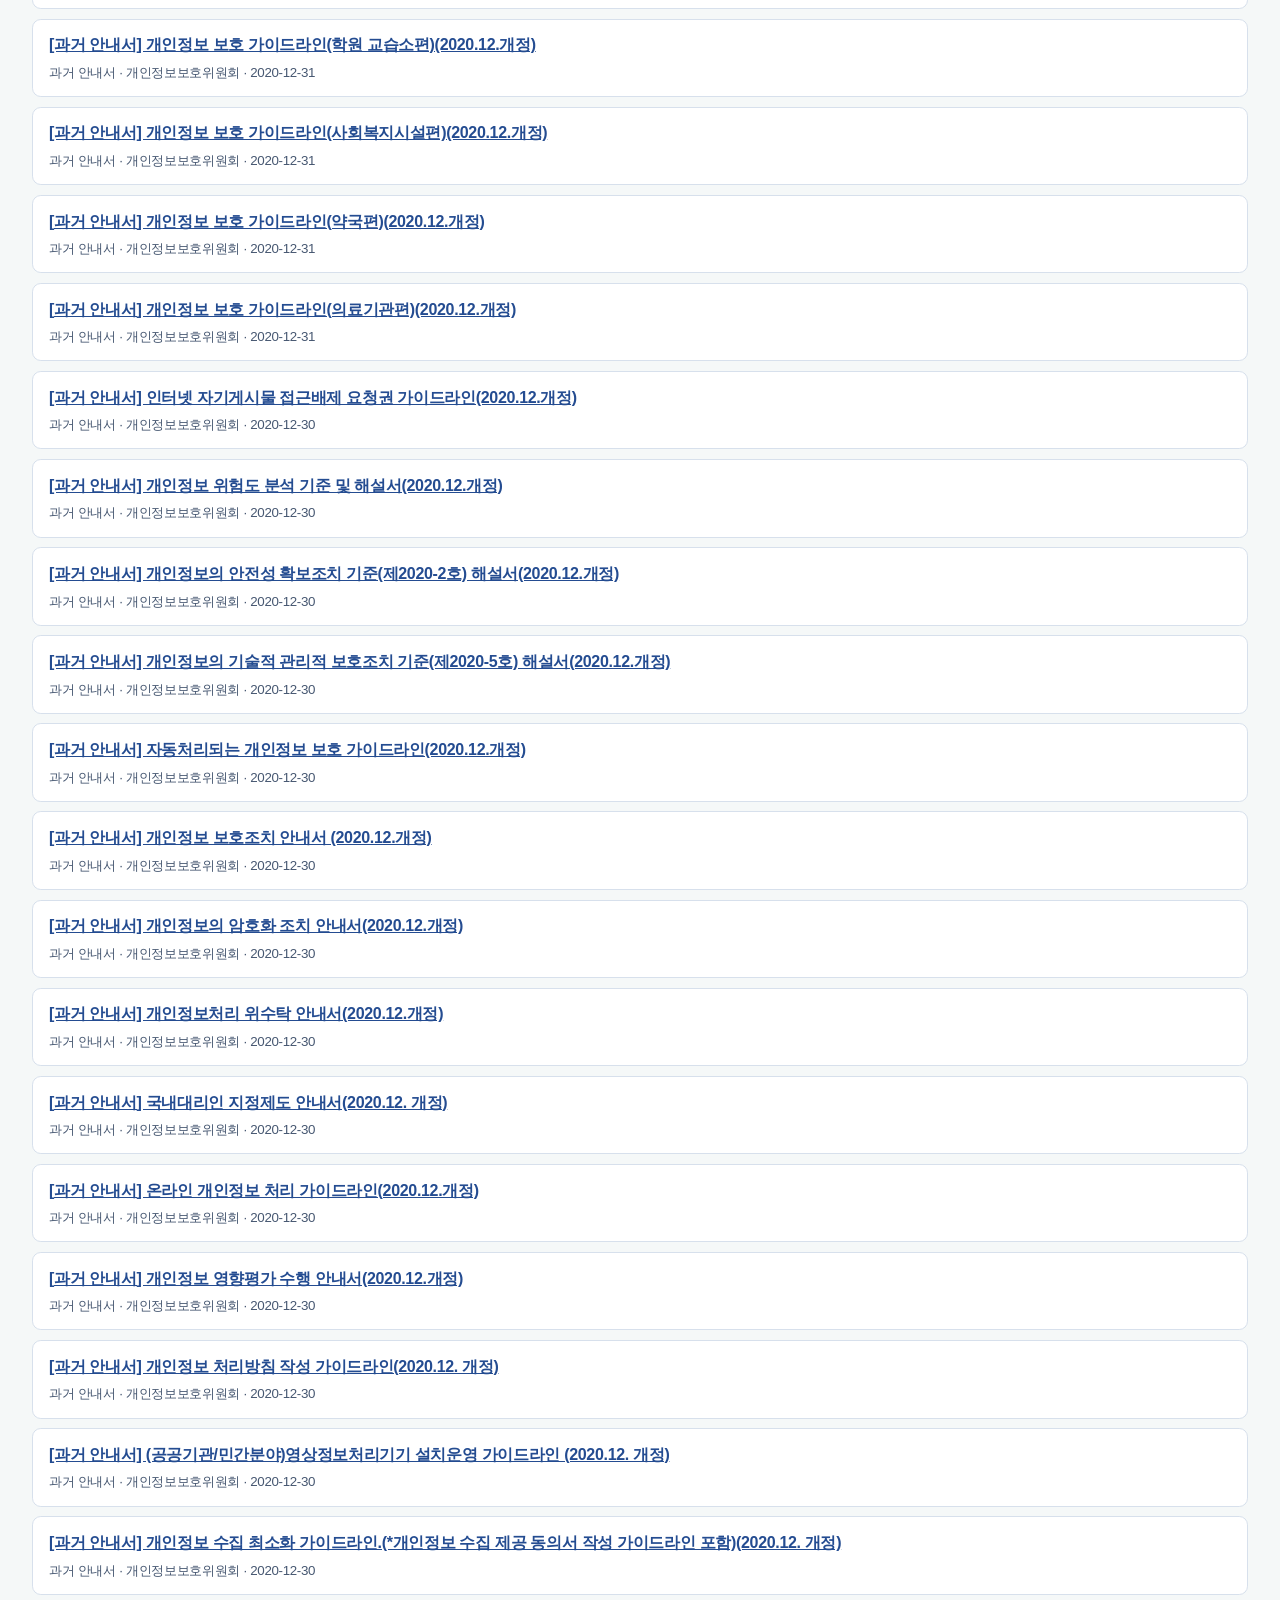
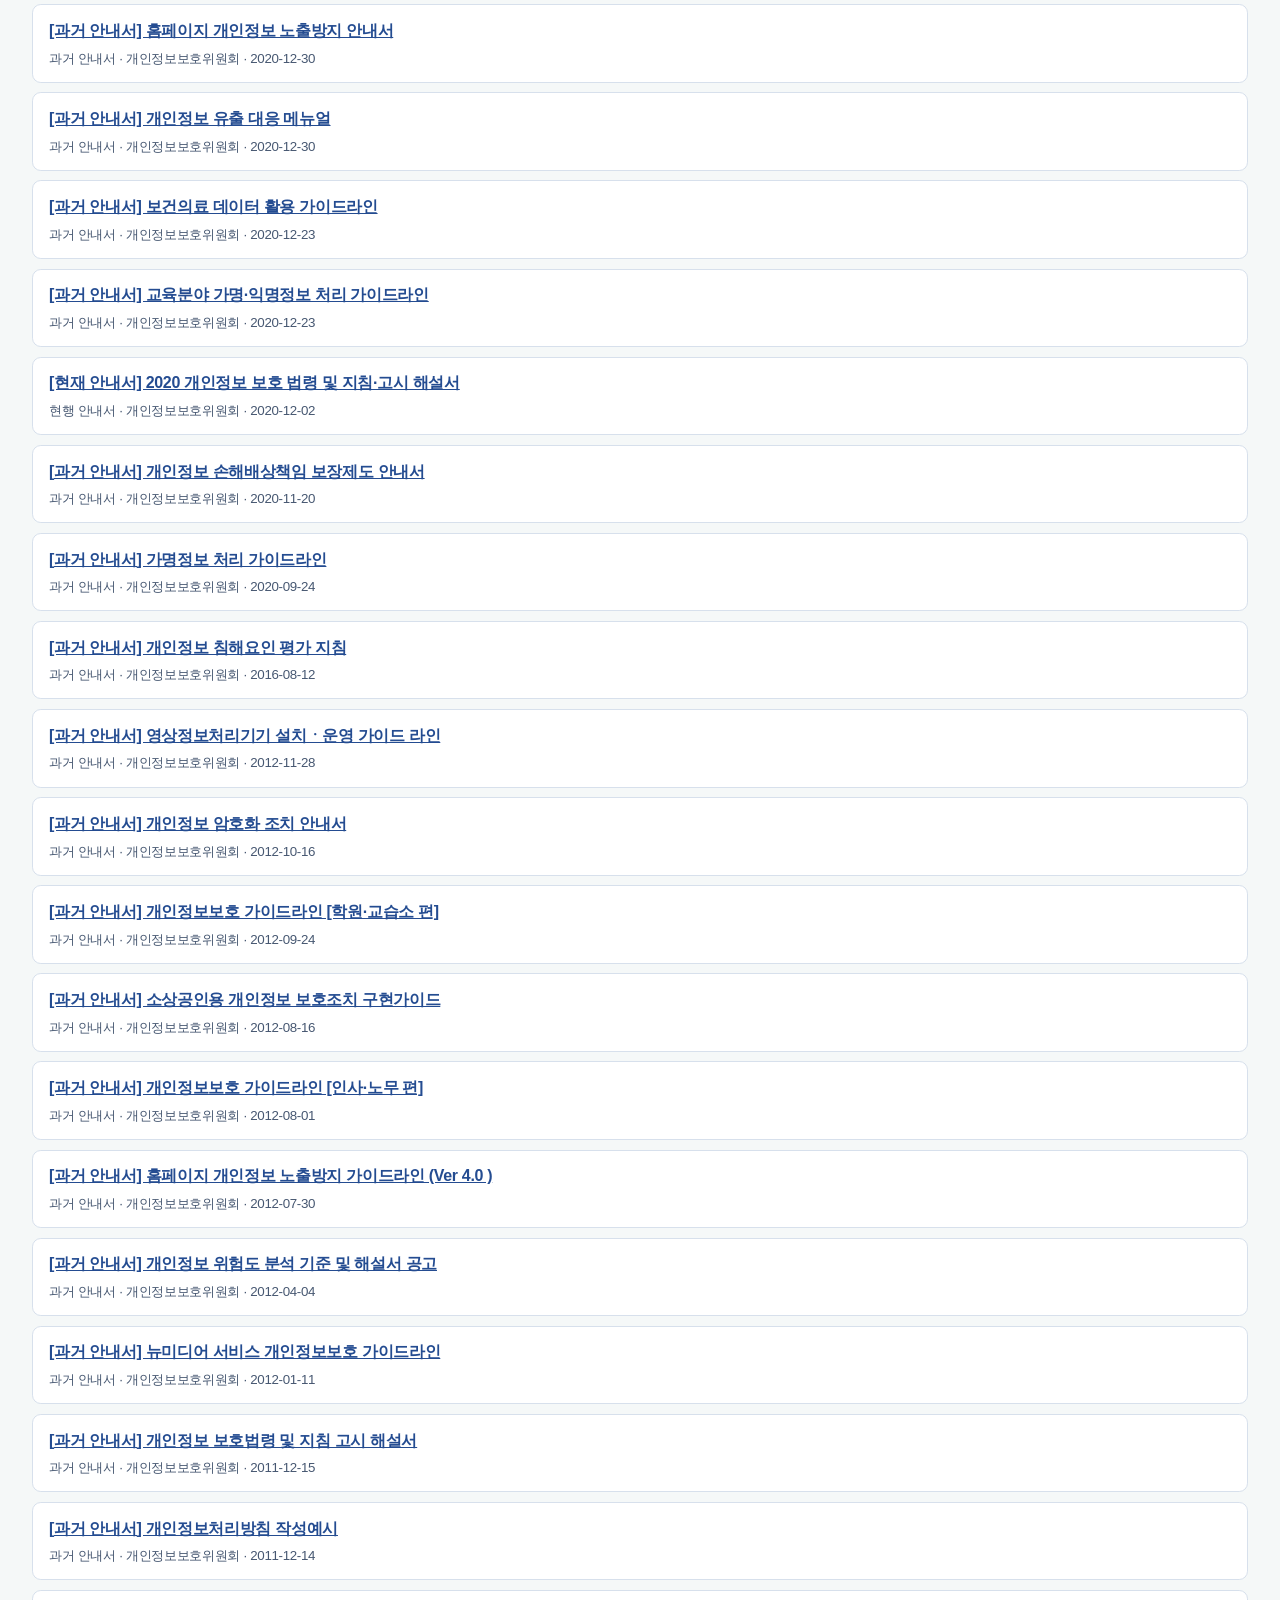
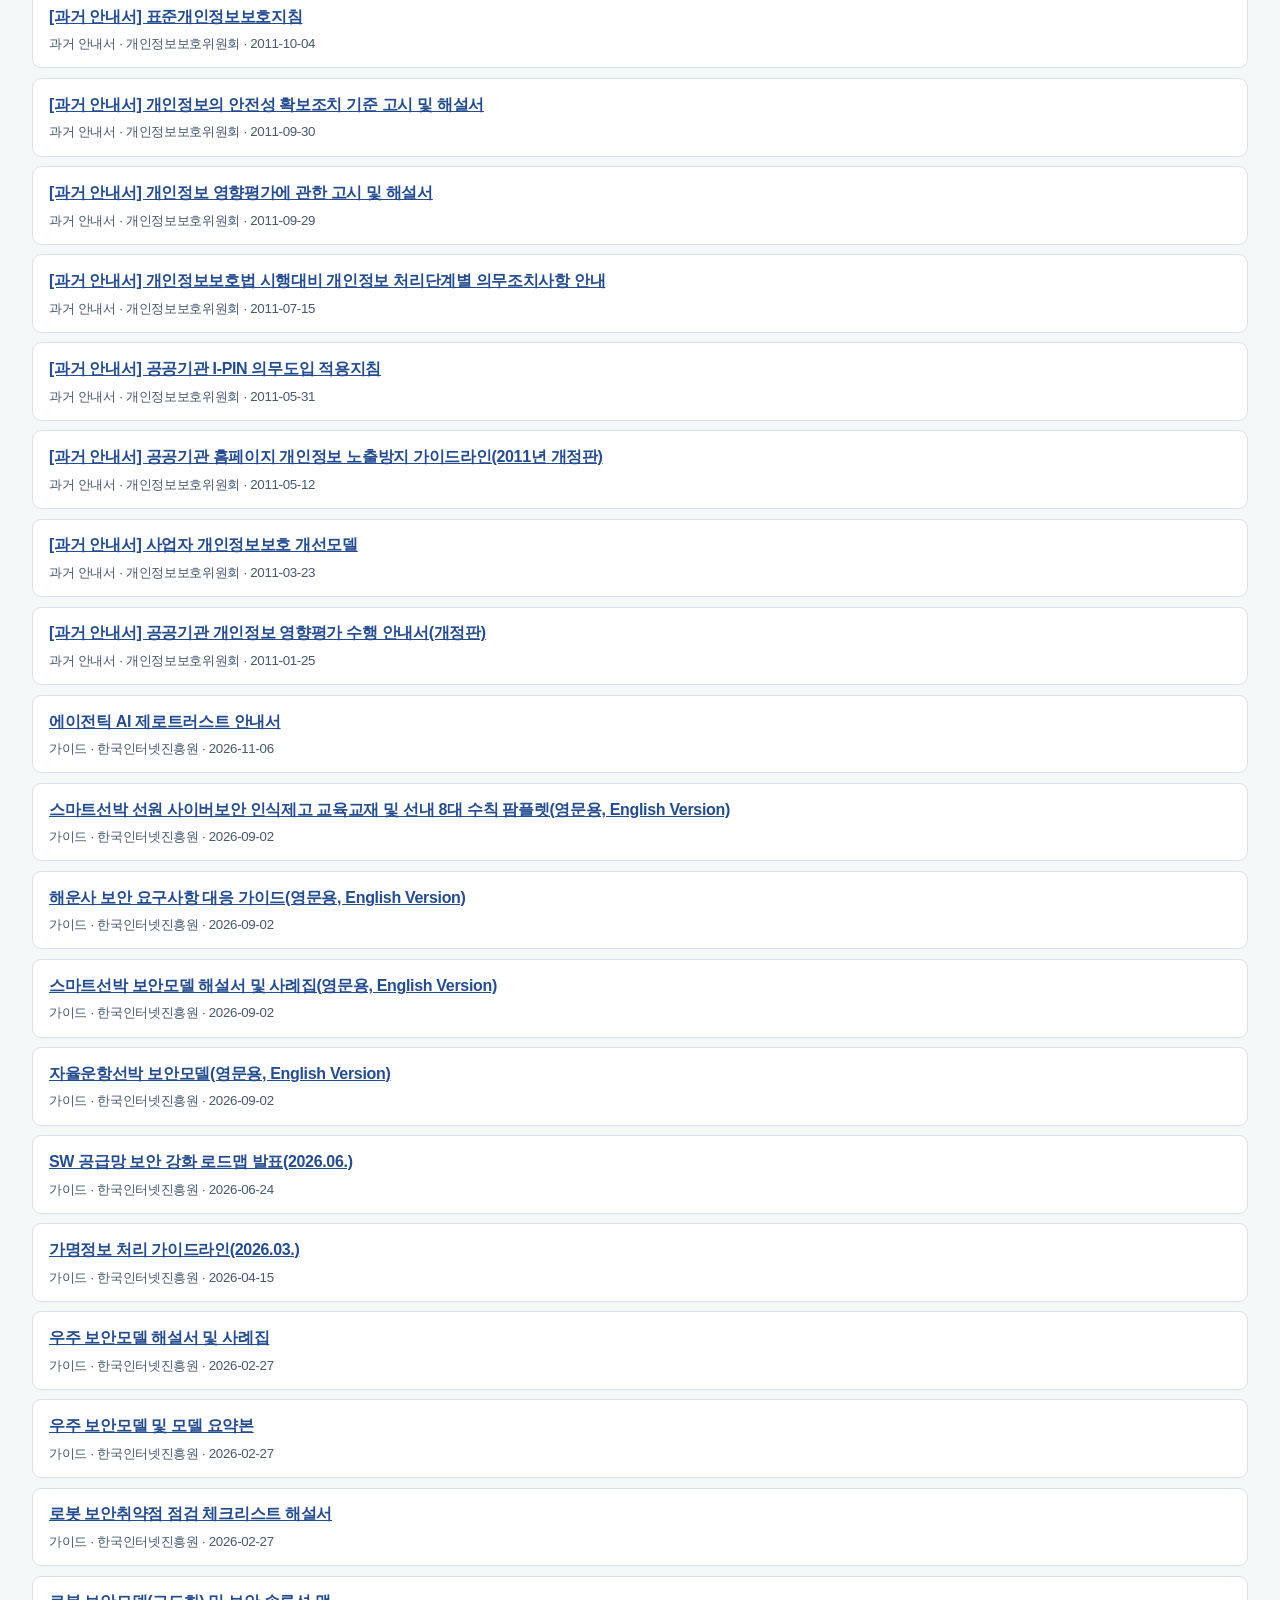
==== commit 8c656626: "Introduce the resource library at the site root" ====
--- a/compliance.html
+++ b/compliance.html
@@ -11,13 +11,13 @@
 </head>
 <body>
   <header class="topbar">
-    <a class="brand" href="index.html" aria-label="AegisAX 디자인 자료실 홈">
+    <a class="brand" href="./" aria-label="AegisAX 자료실 홈">
       <span class="brand-mark" aria-hidden="true"><svg viewBox="0 0 24 24"><path d="m12 3 8 3v5c0 5-4 8-8 10-4-2-8-5-8-10V6z"/><path d="m8.5 11.5 2.5 2.5 4.5-5"/></svg></span>
-      <span>Aegis<span class="brand-accent">AX</span><span class="brand-divider"></span><span class="brand-sub">디자인 자료실</span></span>
+      <span>Aegis<span class="brand-accent">AX</span><span class="brand-divider"></span><span class="brand-sub">자료실</span></span>
     </a>
     <nav class="portal-nav" aria-label="자료실 메뉴">
       <a href="compliance.html" aria-current="page">법령·가이드</a>
-      <a href="index.html">디자인 자료</a>
+      <a href="design.html">디자인 자료</a>
       <a href="licenses.html">이용 조건 확인</a>
     </nav>
   </header>
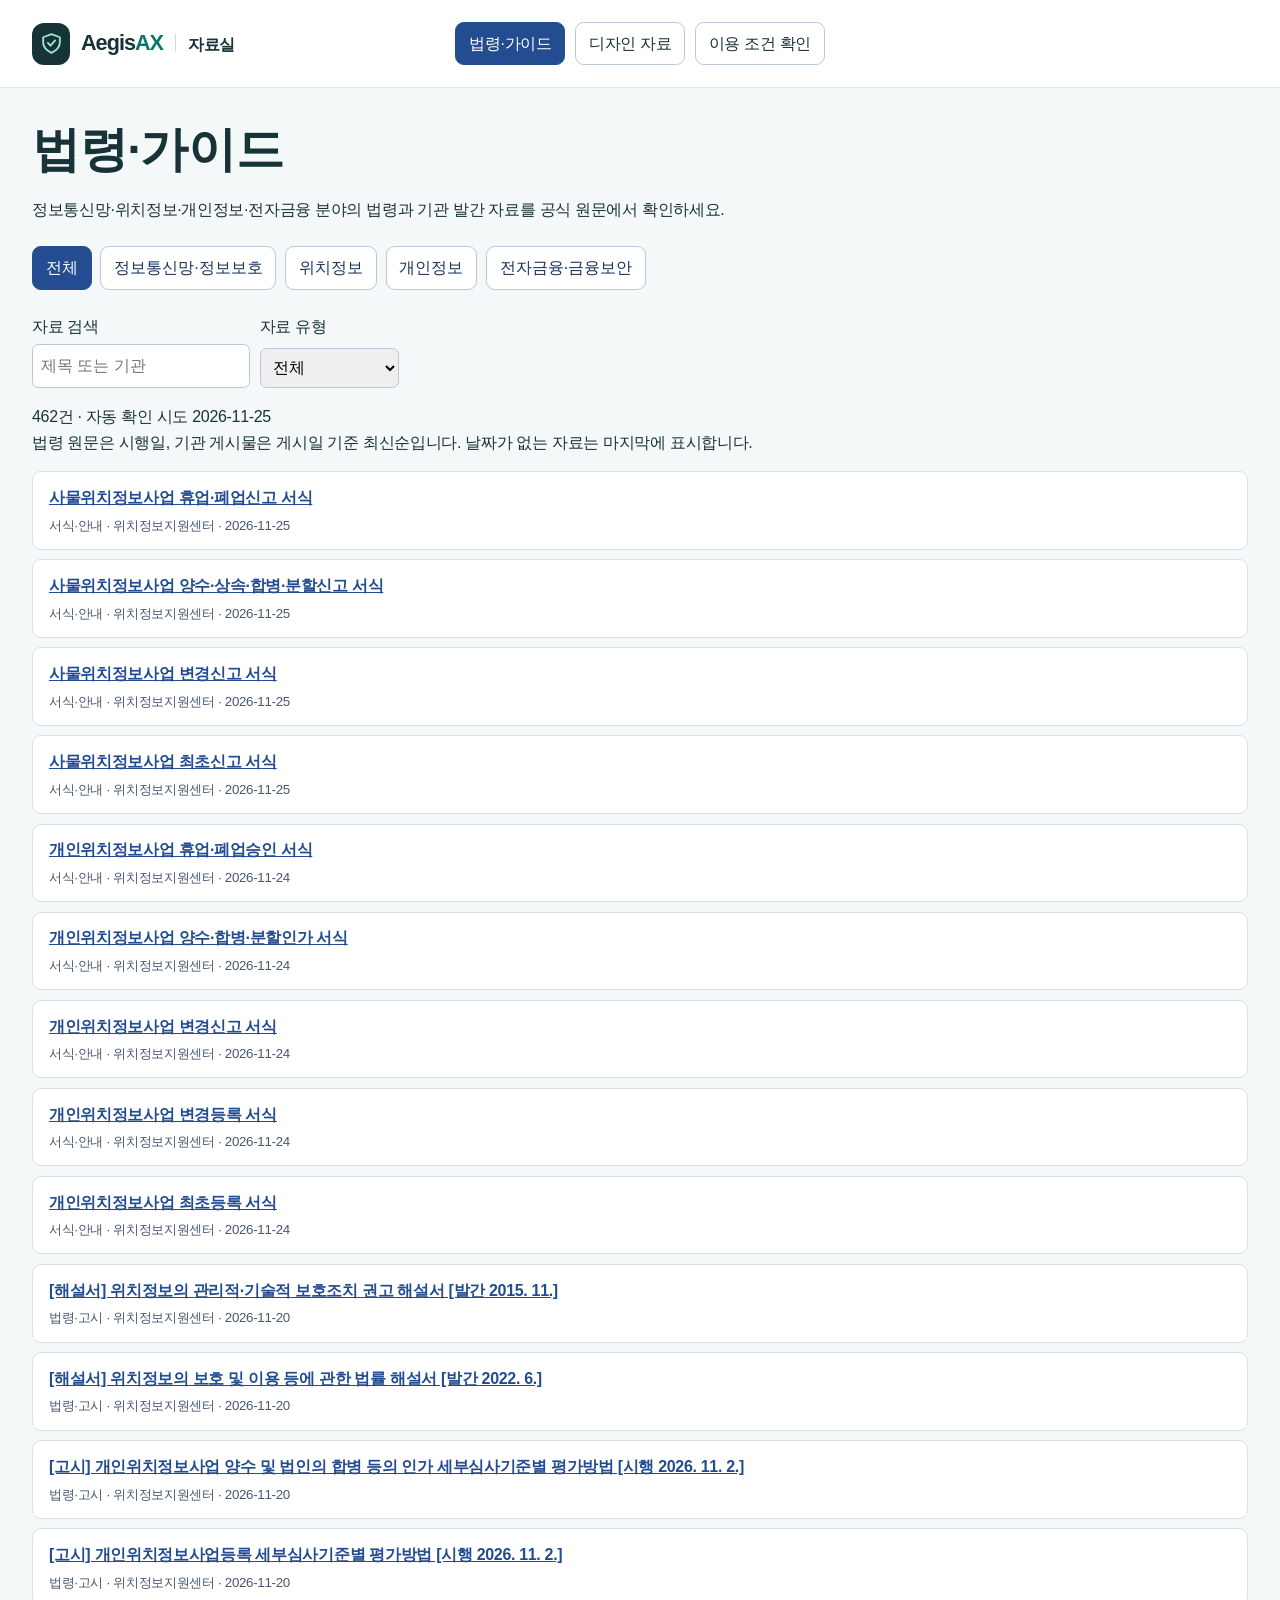
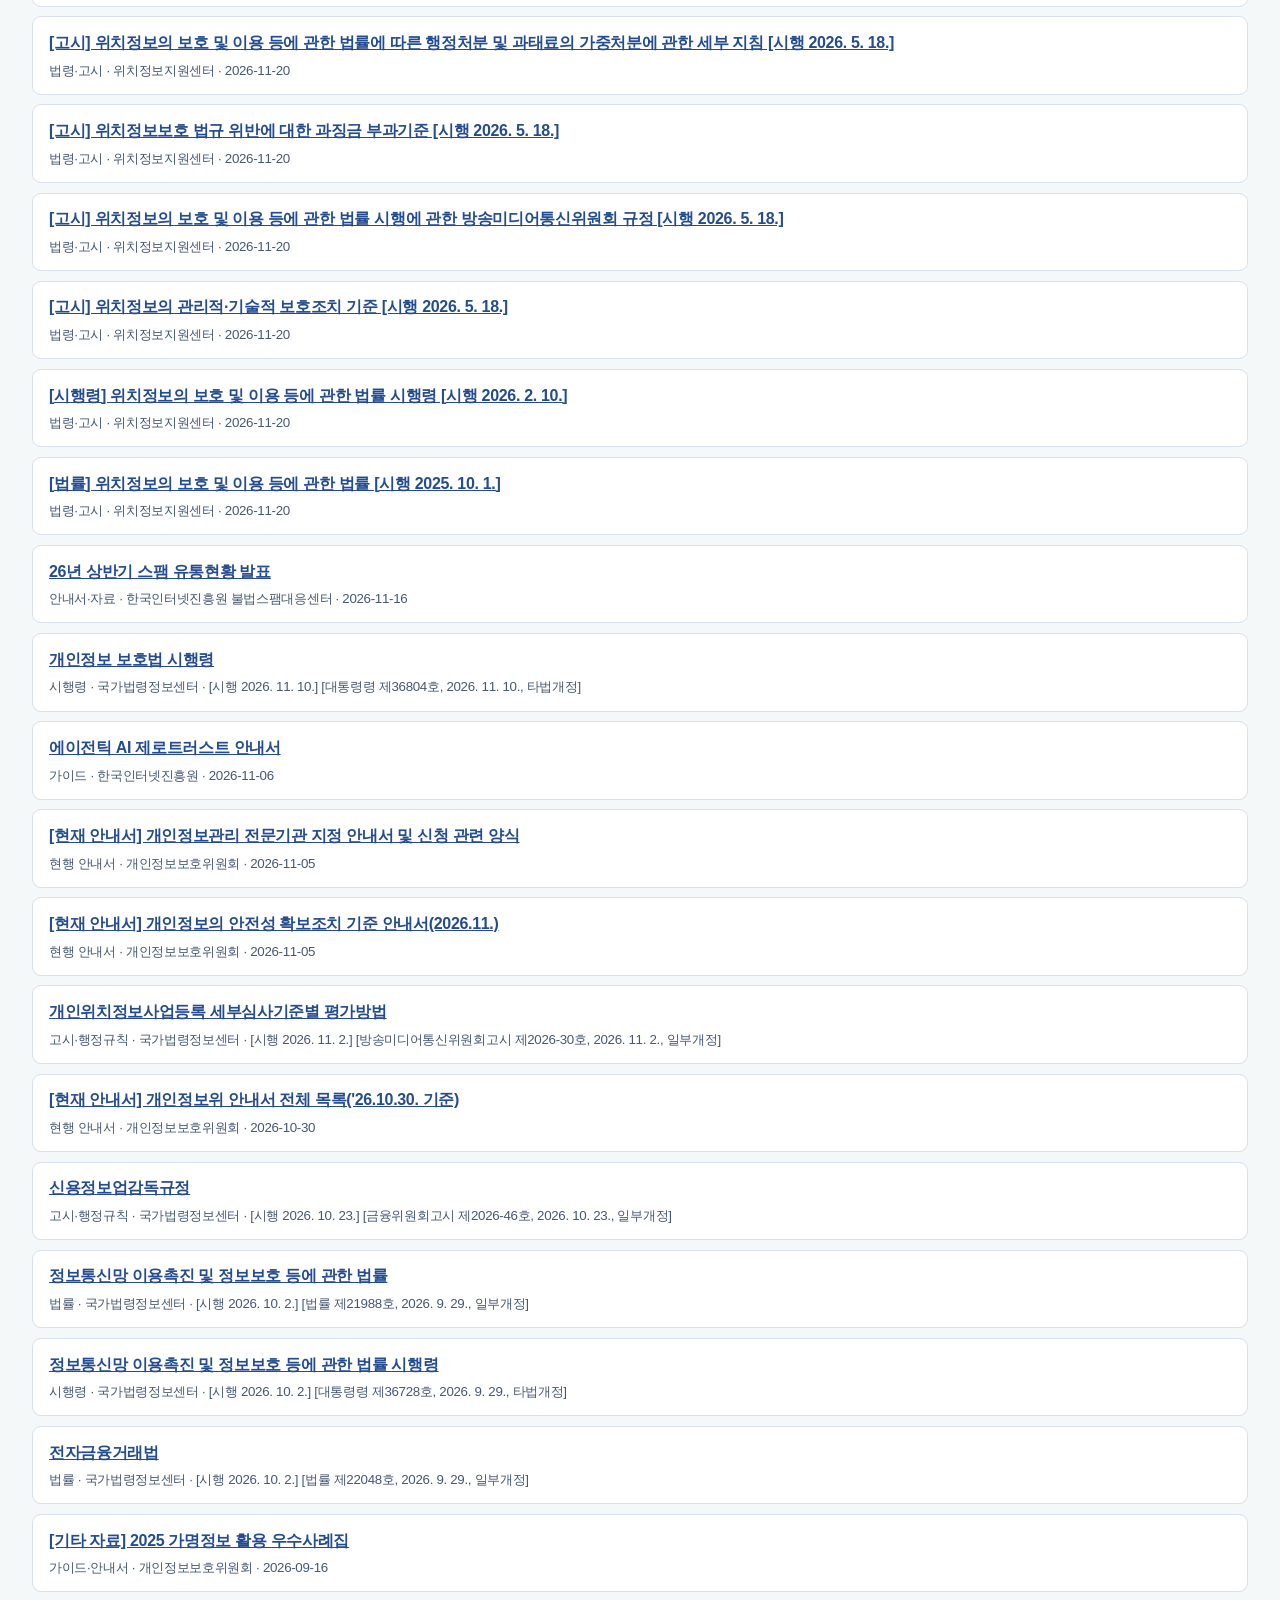
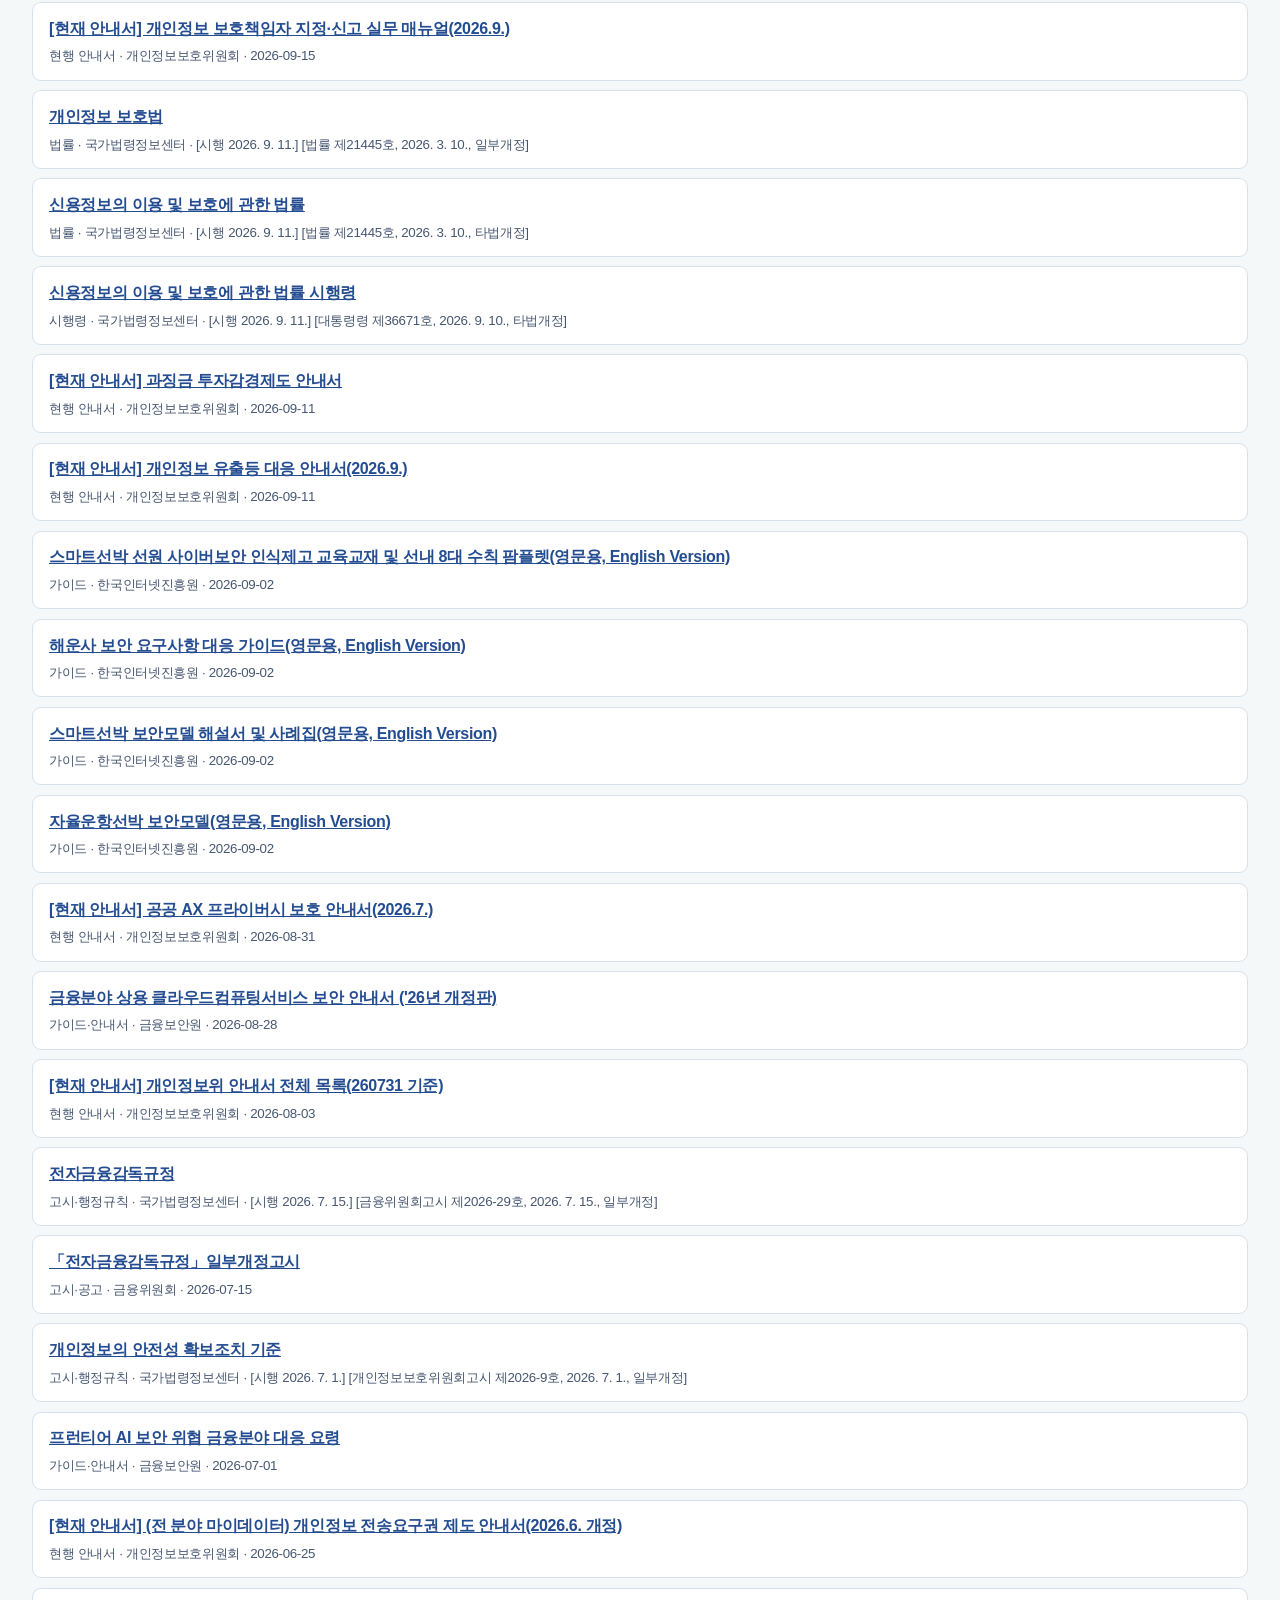
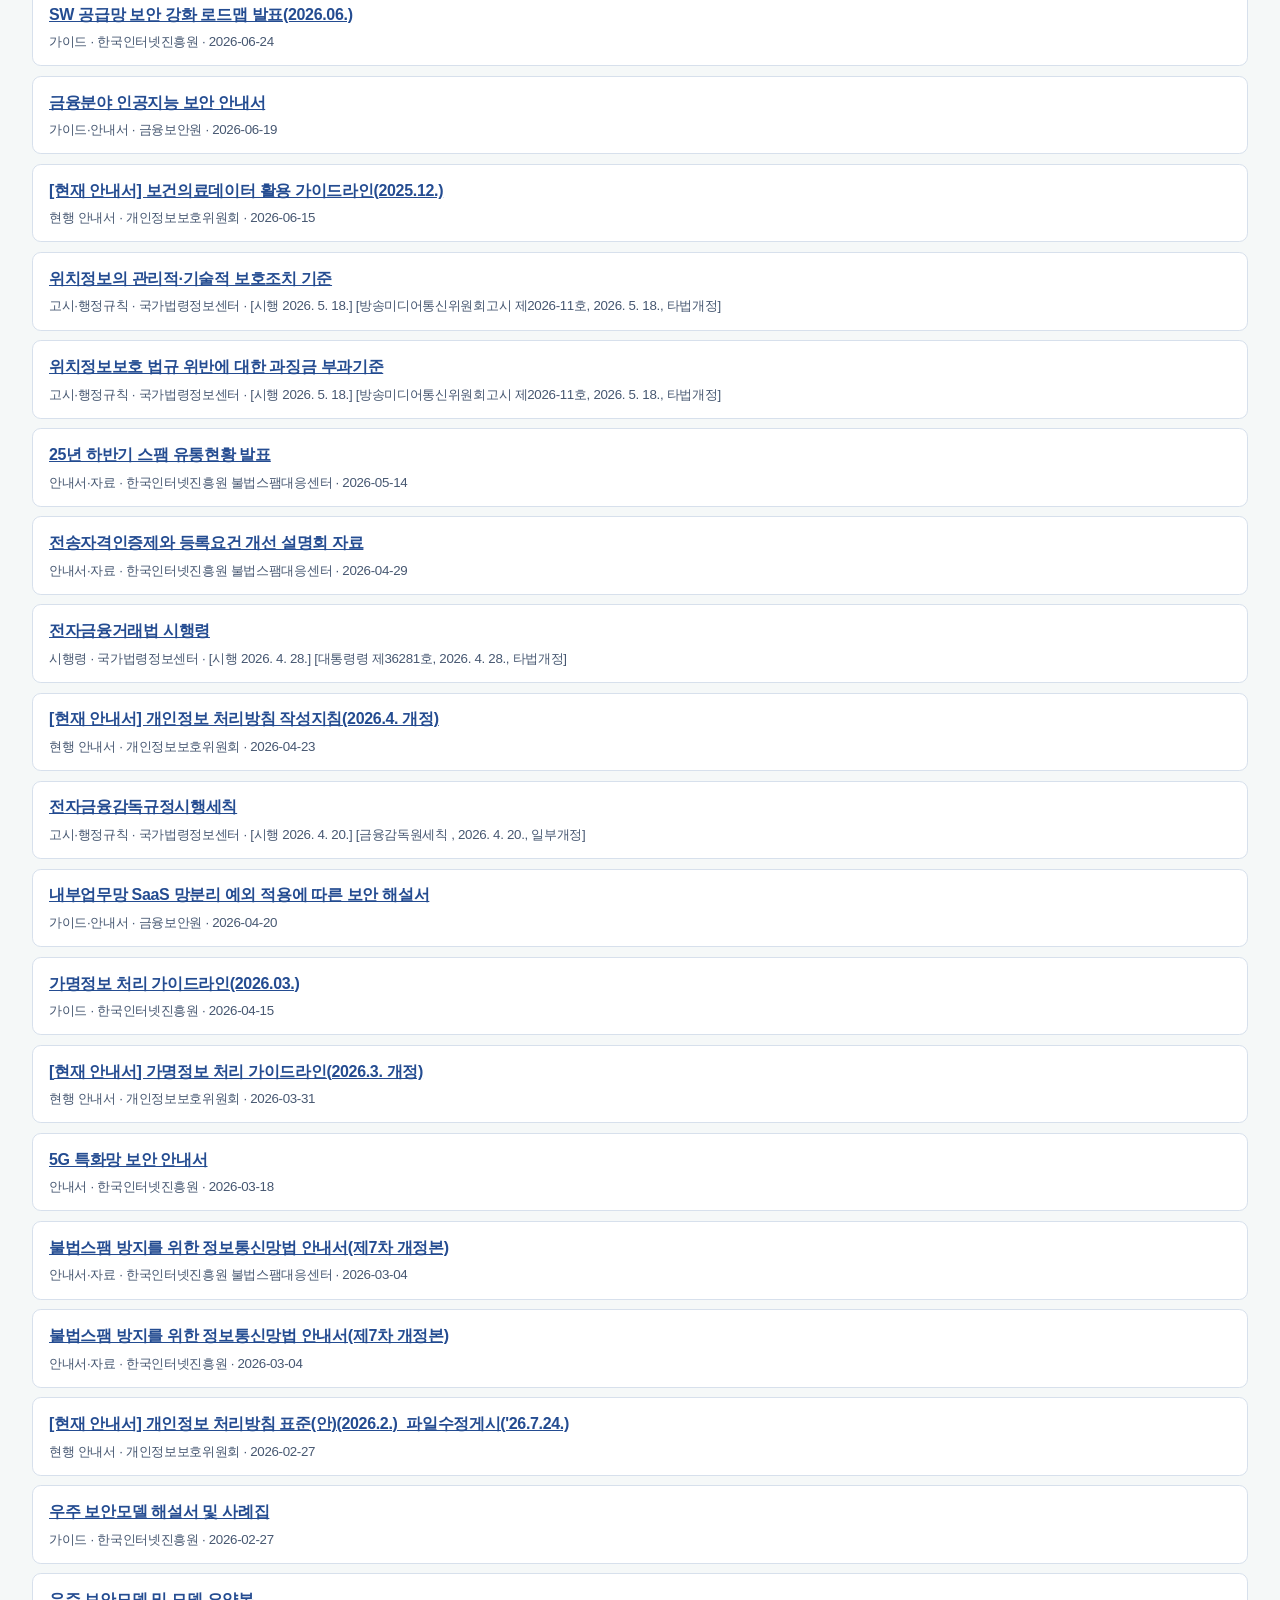
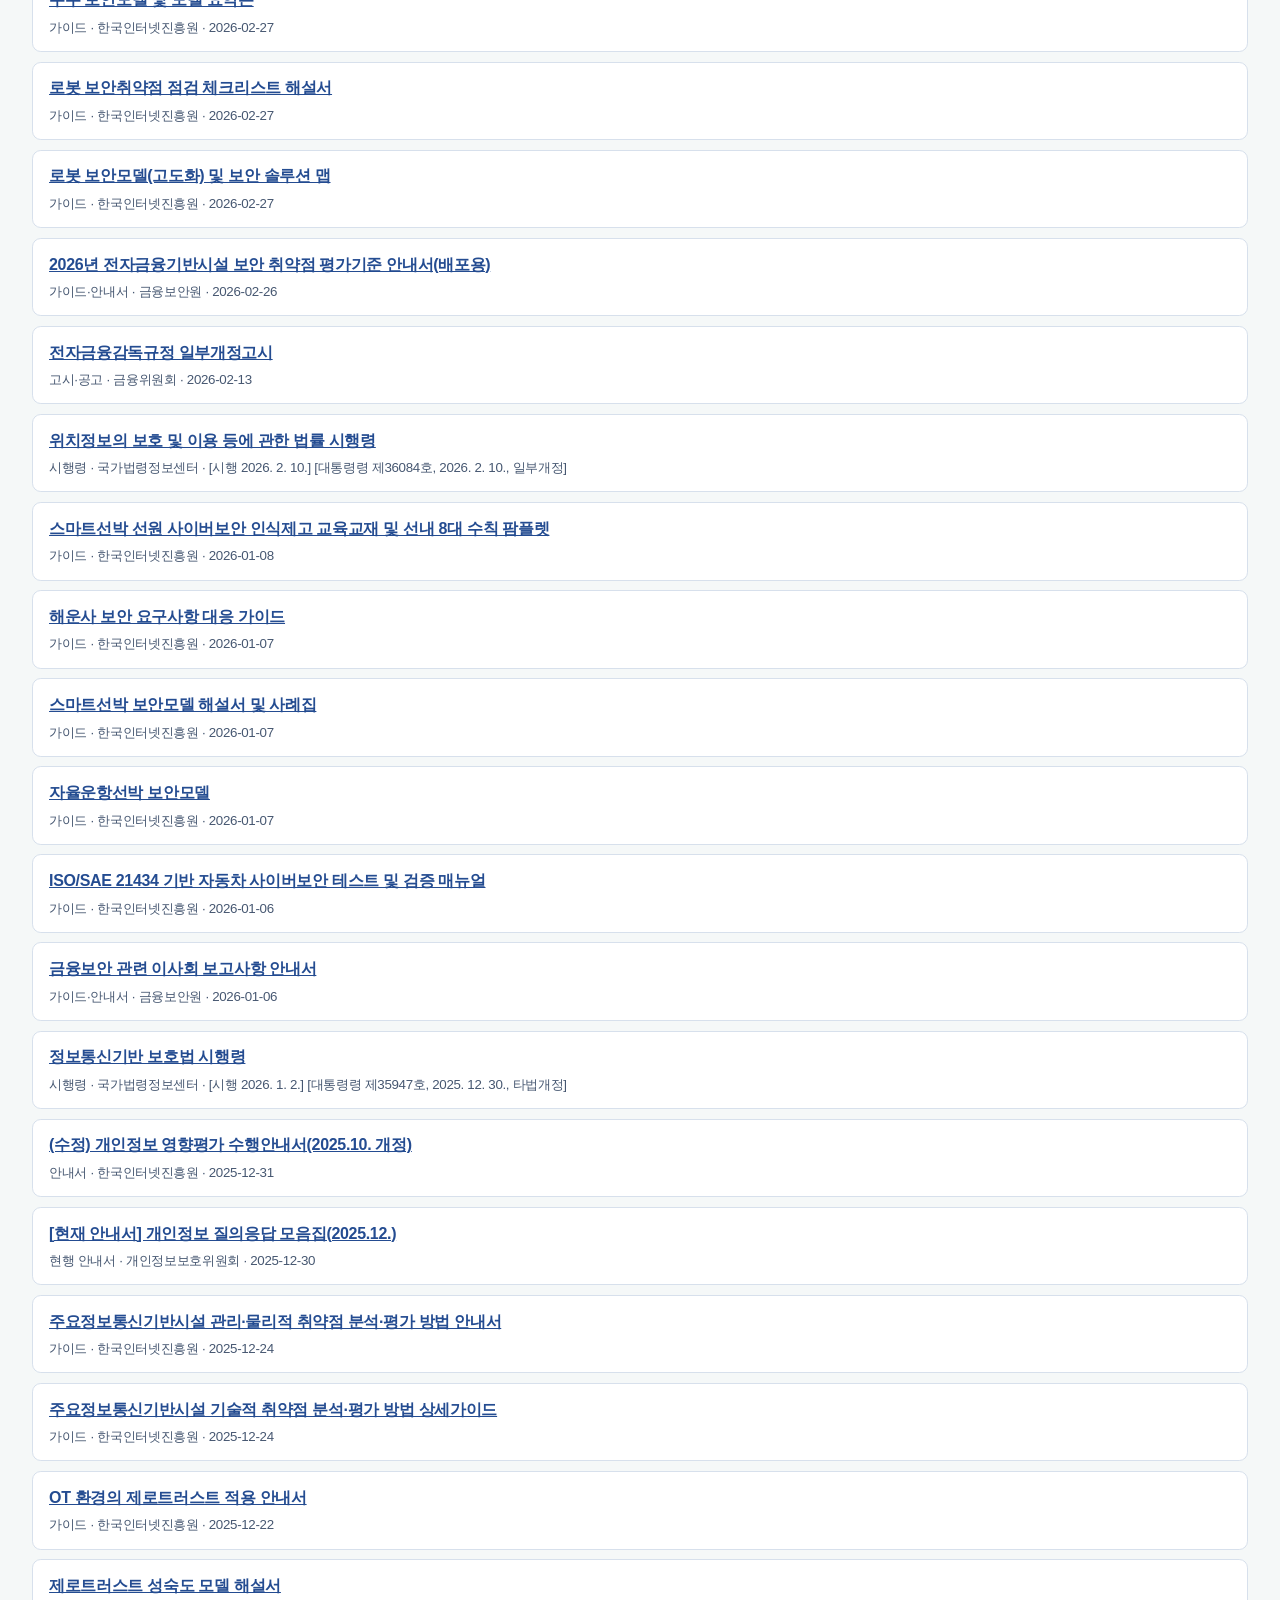
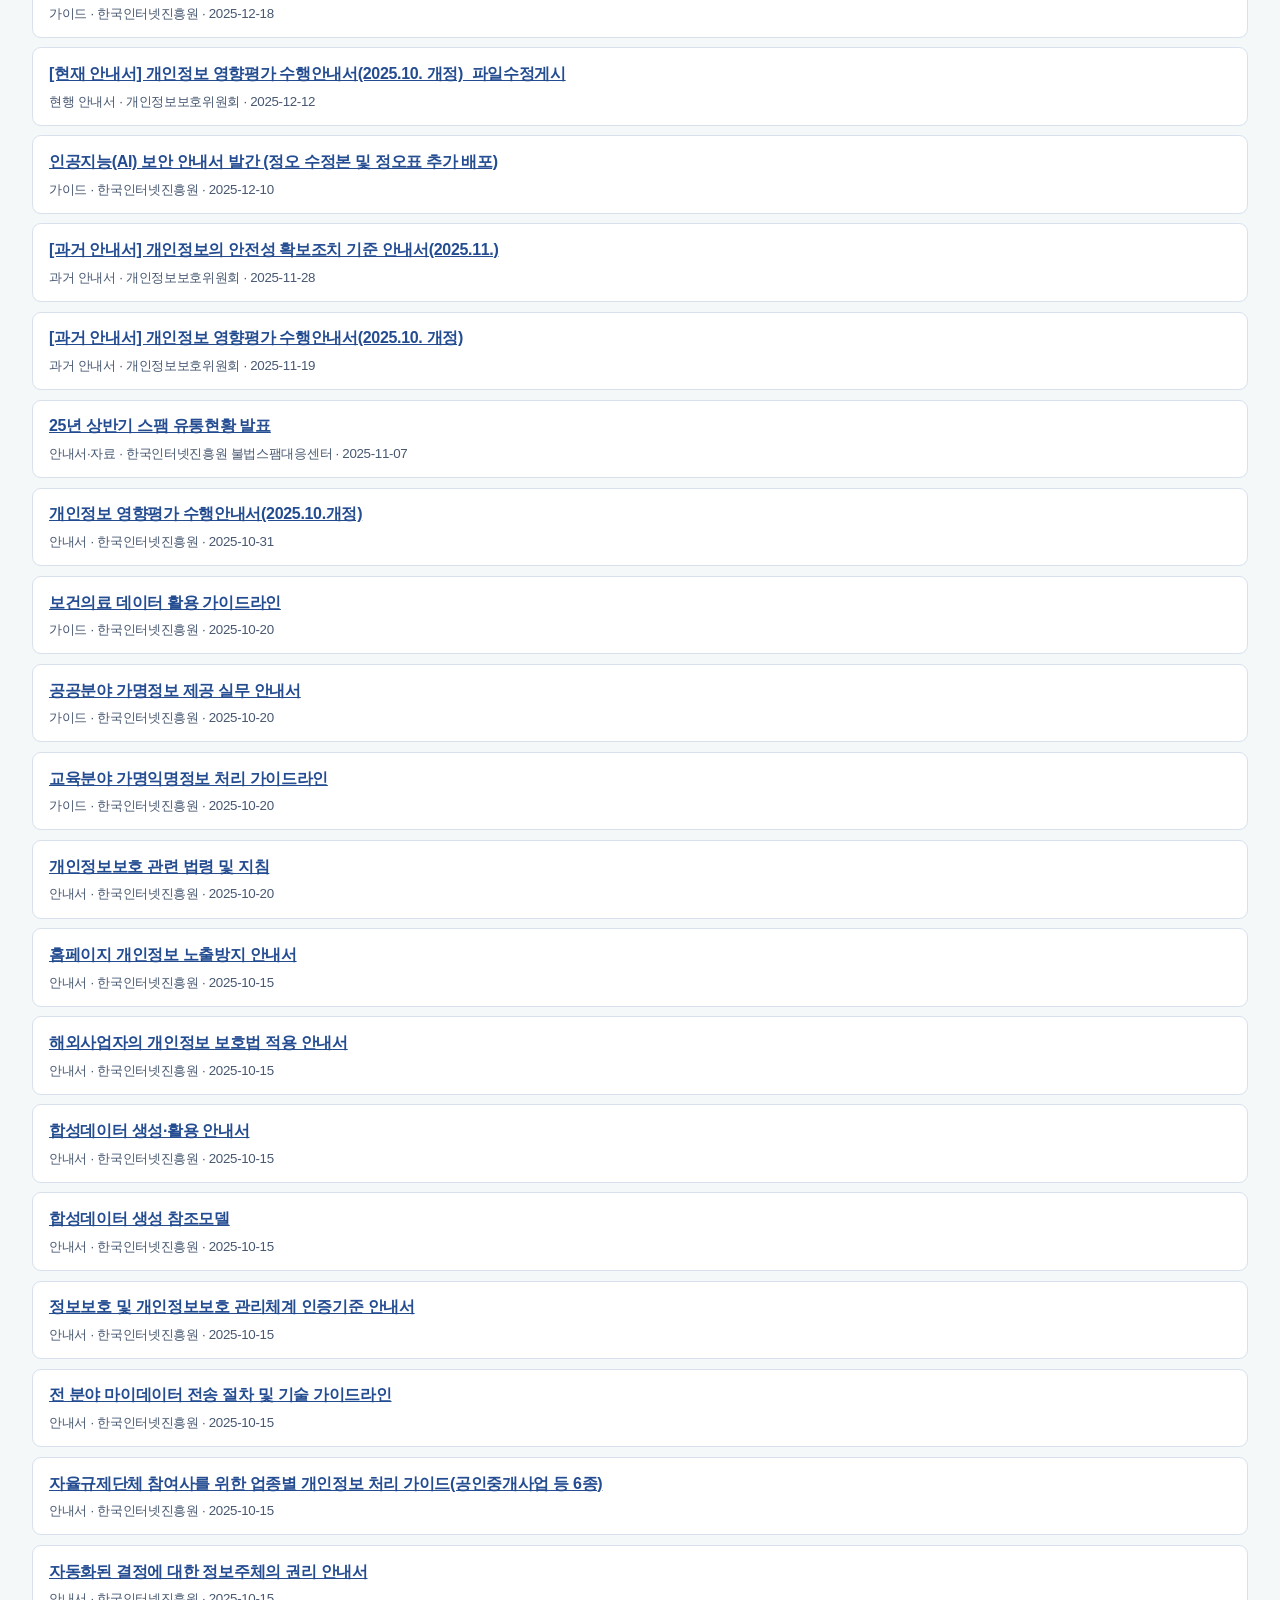
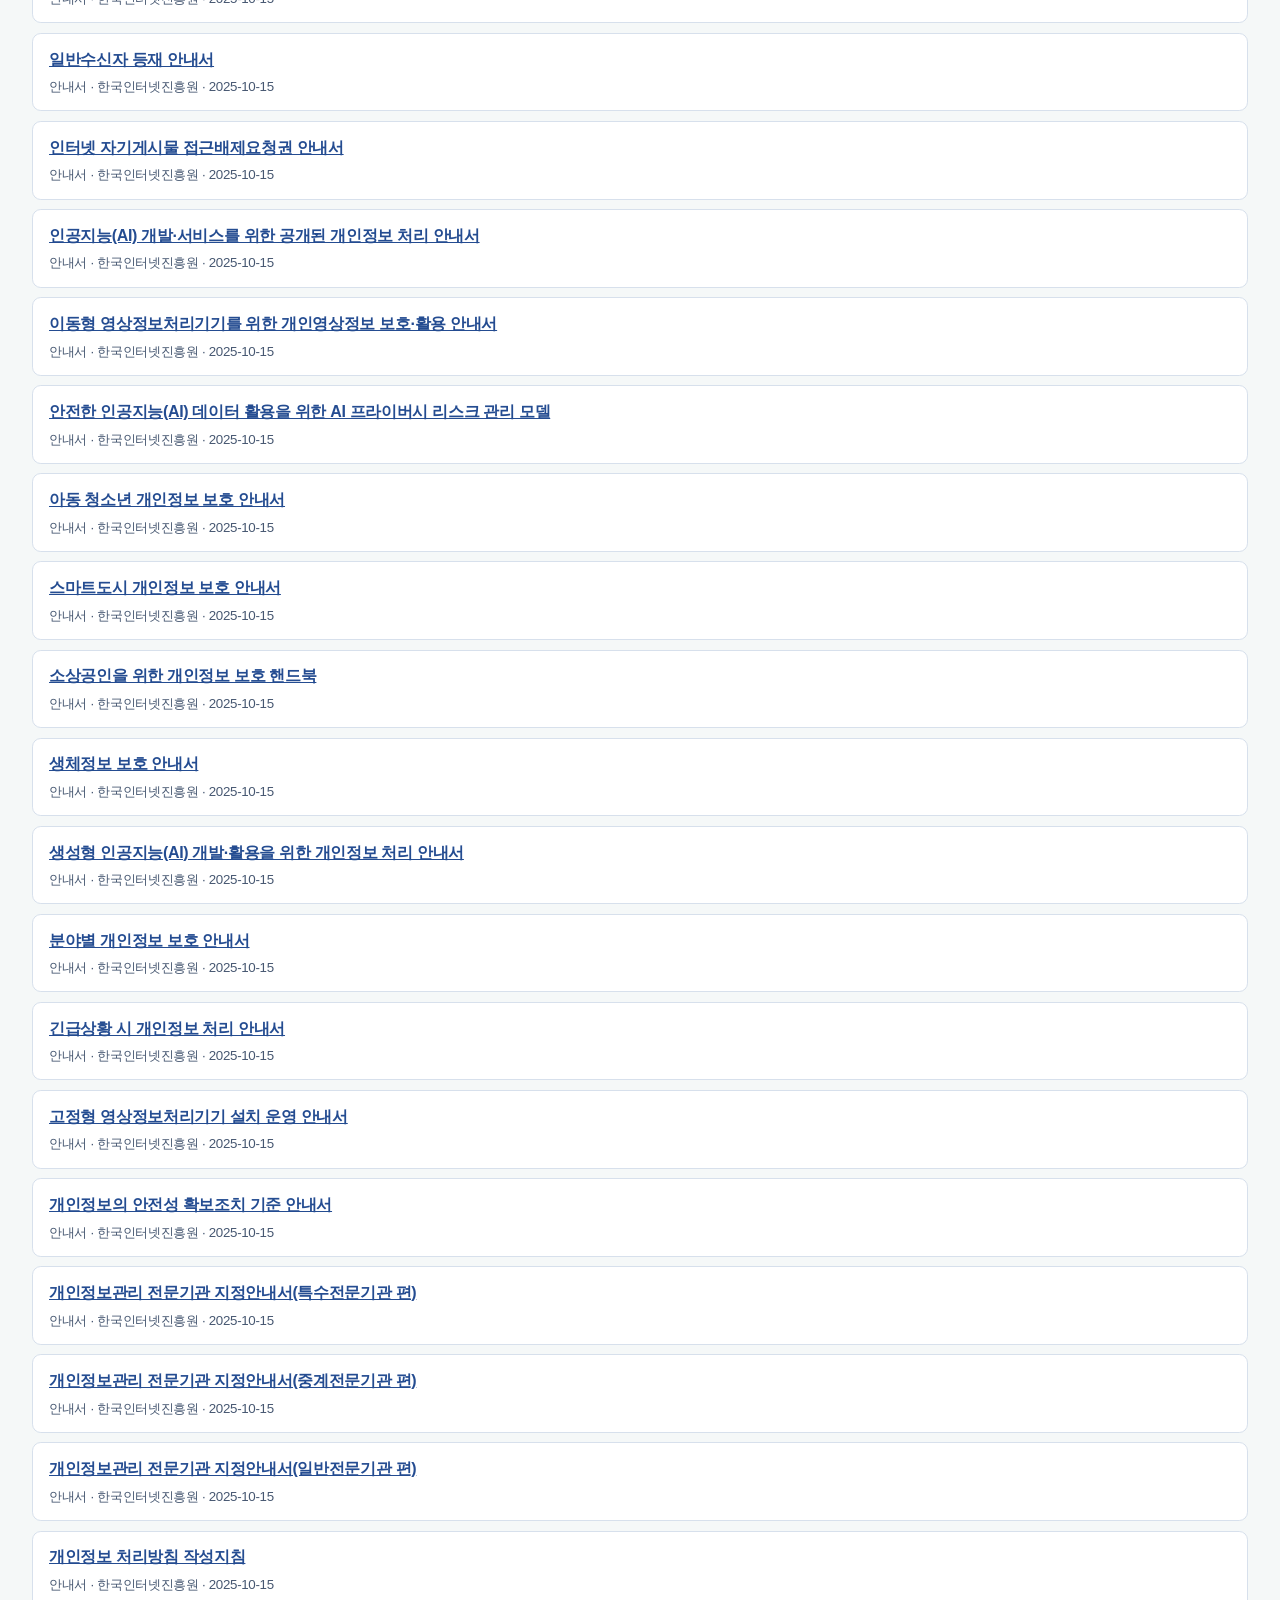
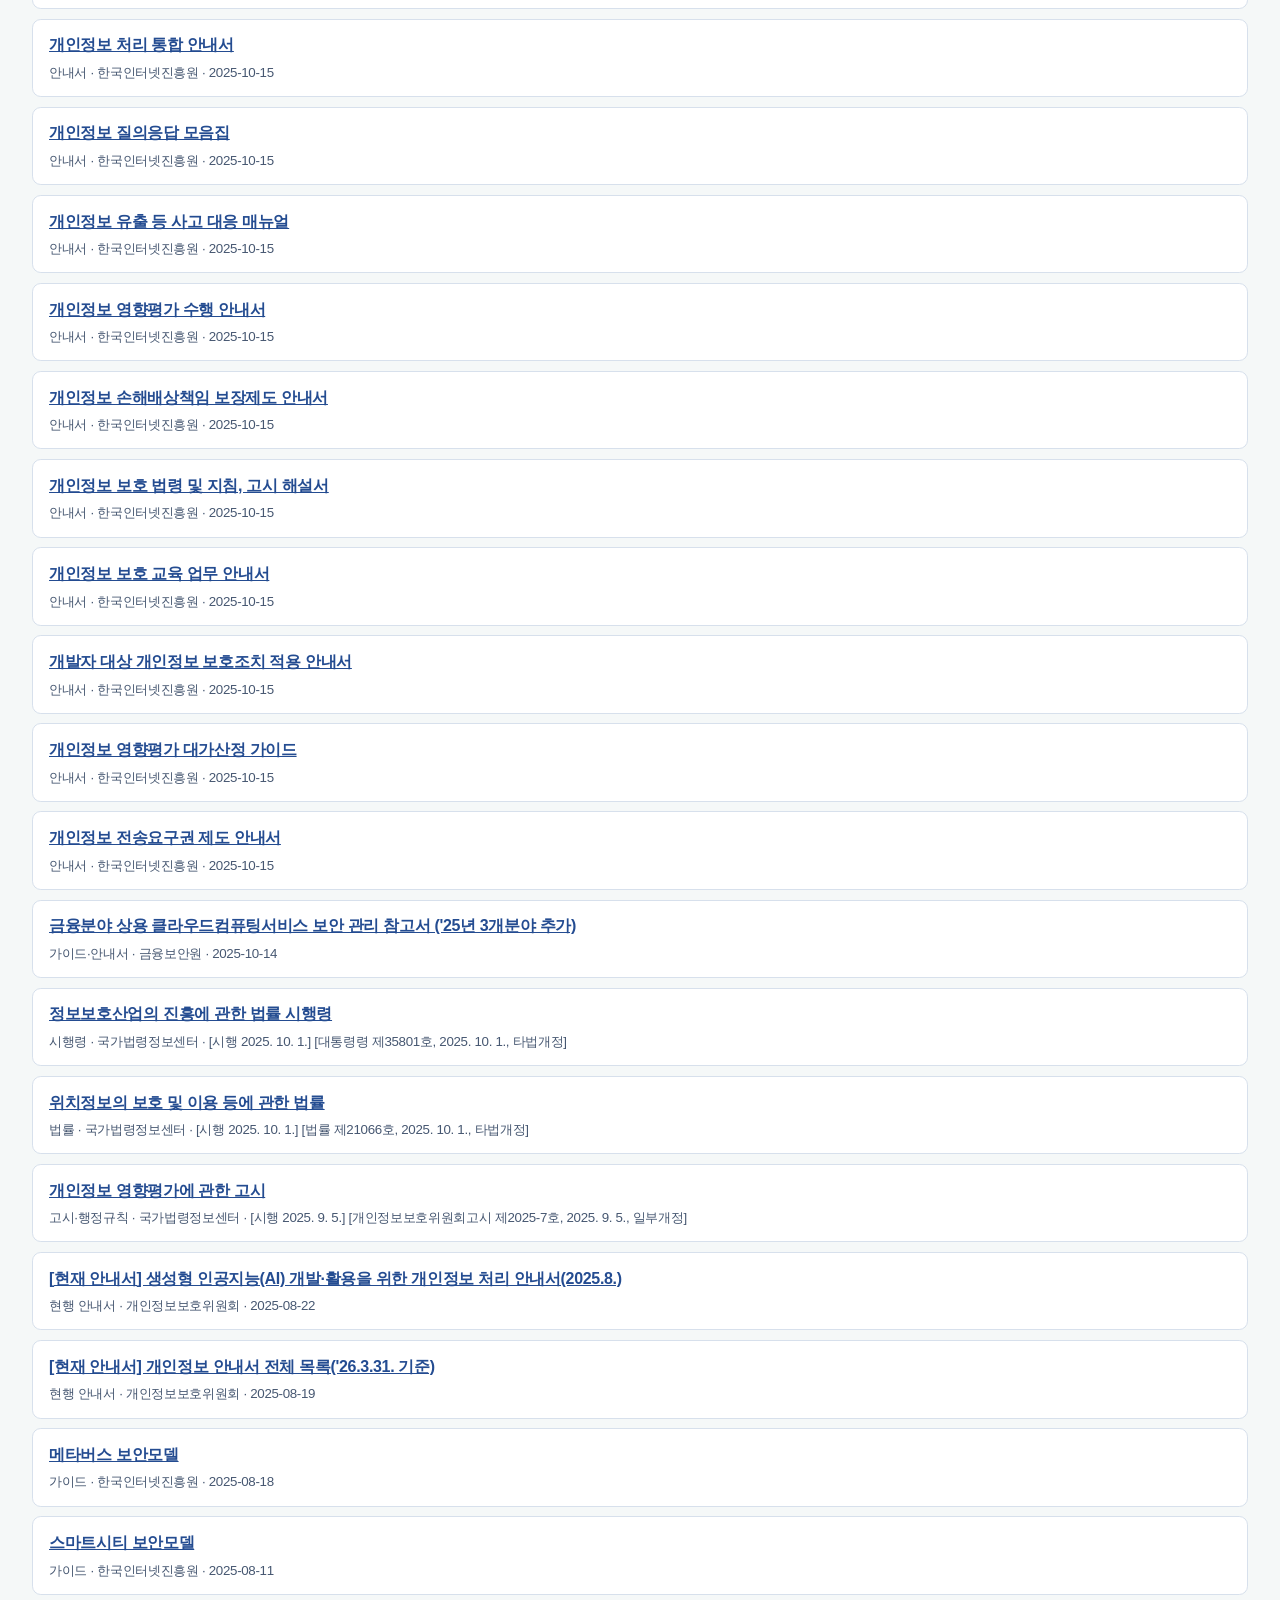
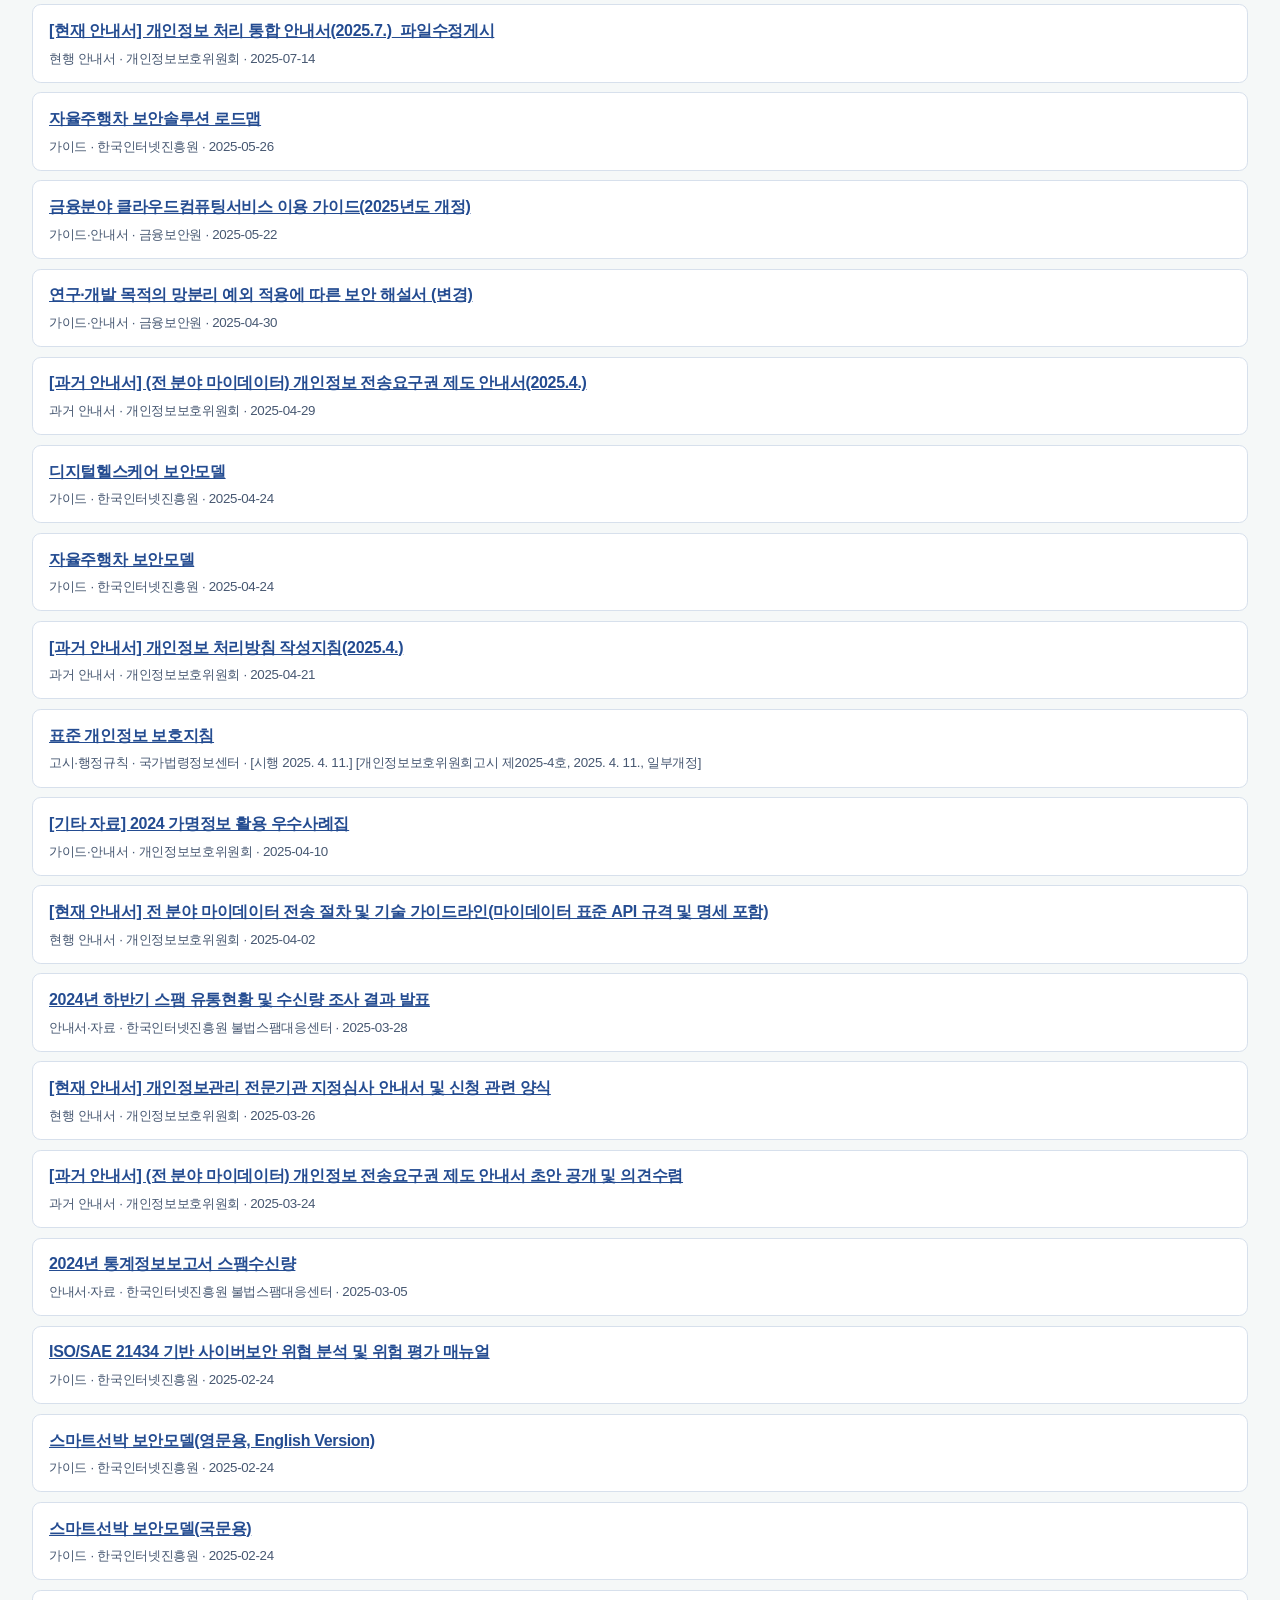
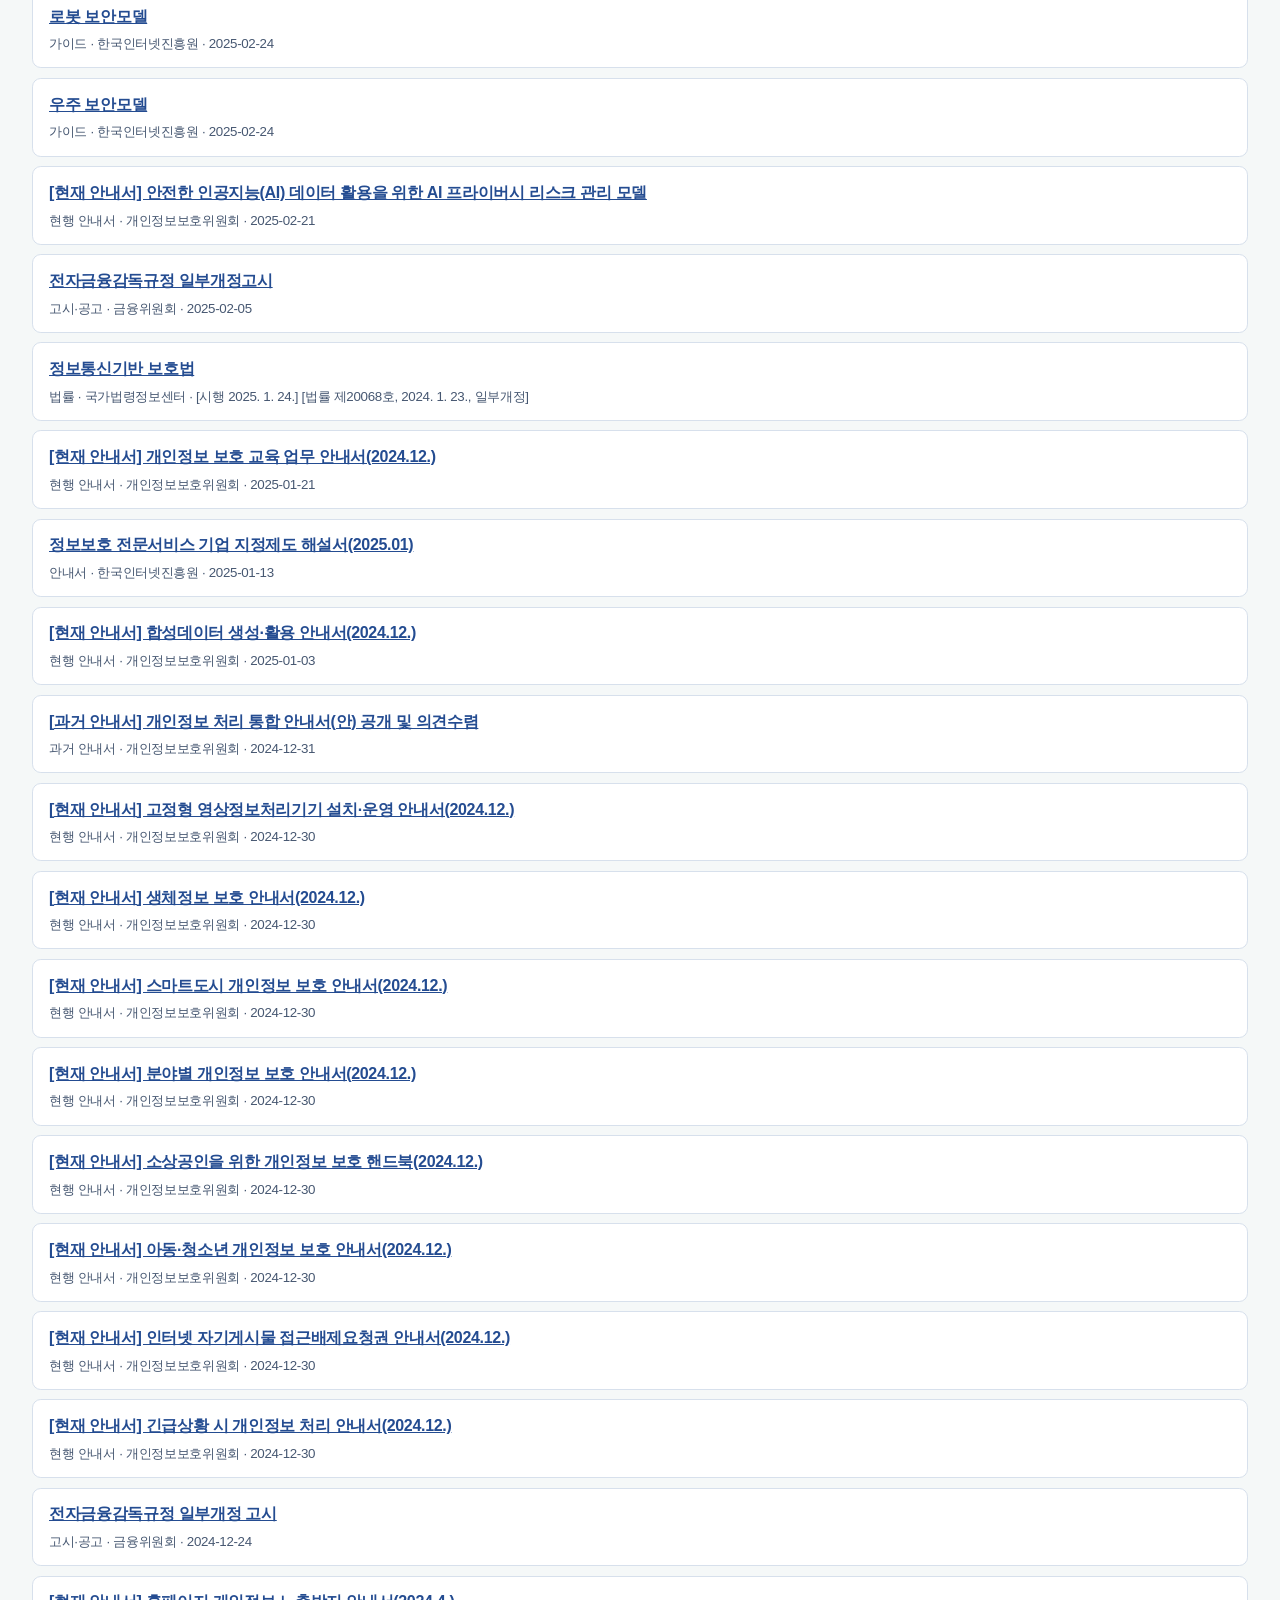
==== commit dc82d442: "Show compliance resources in descending date order" ====
--- a/compliance.html
+++ b/compliance.html
@@ -7,7 +7,7 @@
   <link rel="icon" href="favicon.svg">
   <link rel="stylesheet" href="styles.css">
   <link rel="stylesheet" href="compliance.css?v=2">
-  <script src="compliance.js" defer></script>
+  <script src="compliance.js?v=date-order" defer></script>
 </head>
 <body>
   <header class="topbar">
